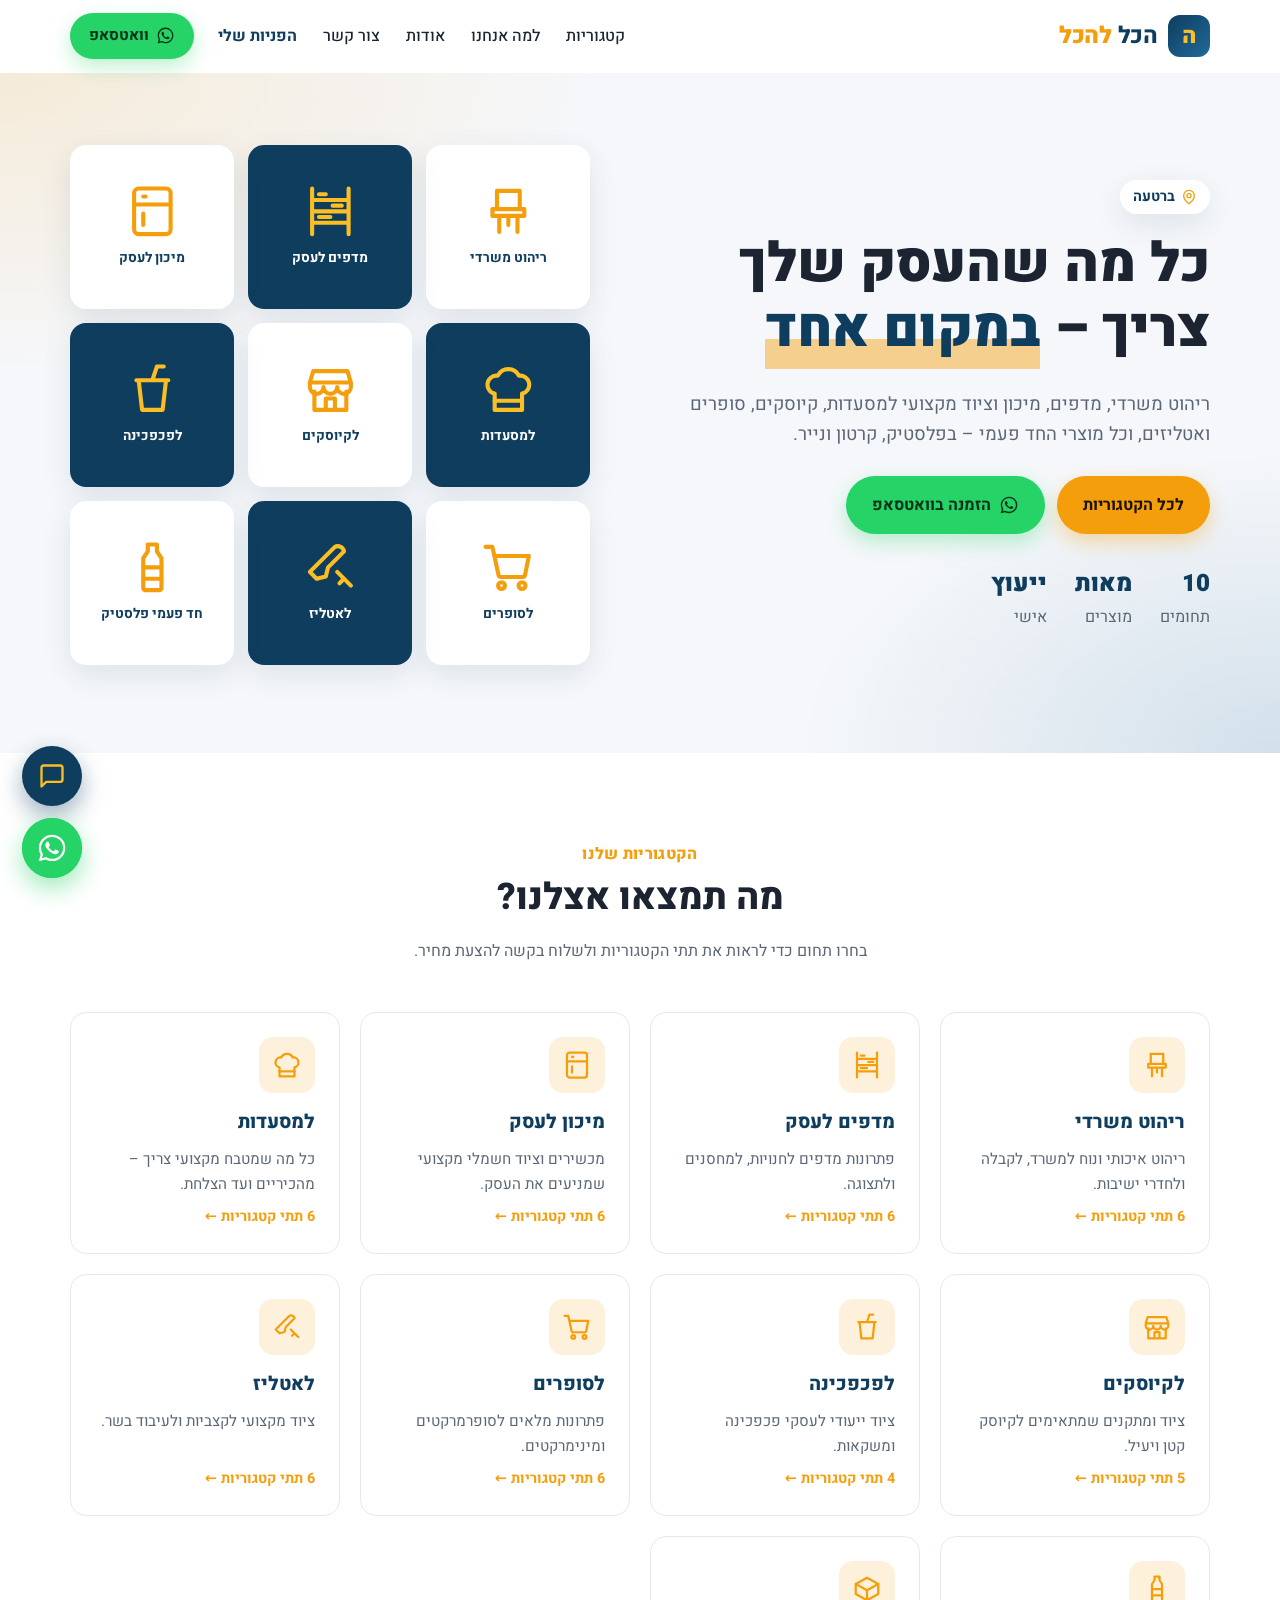
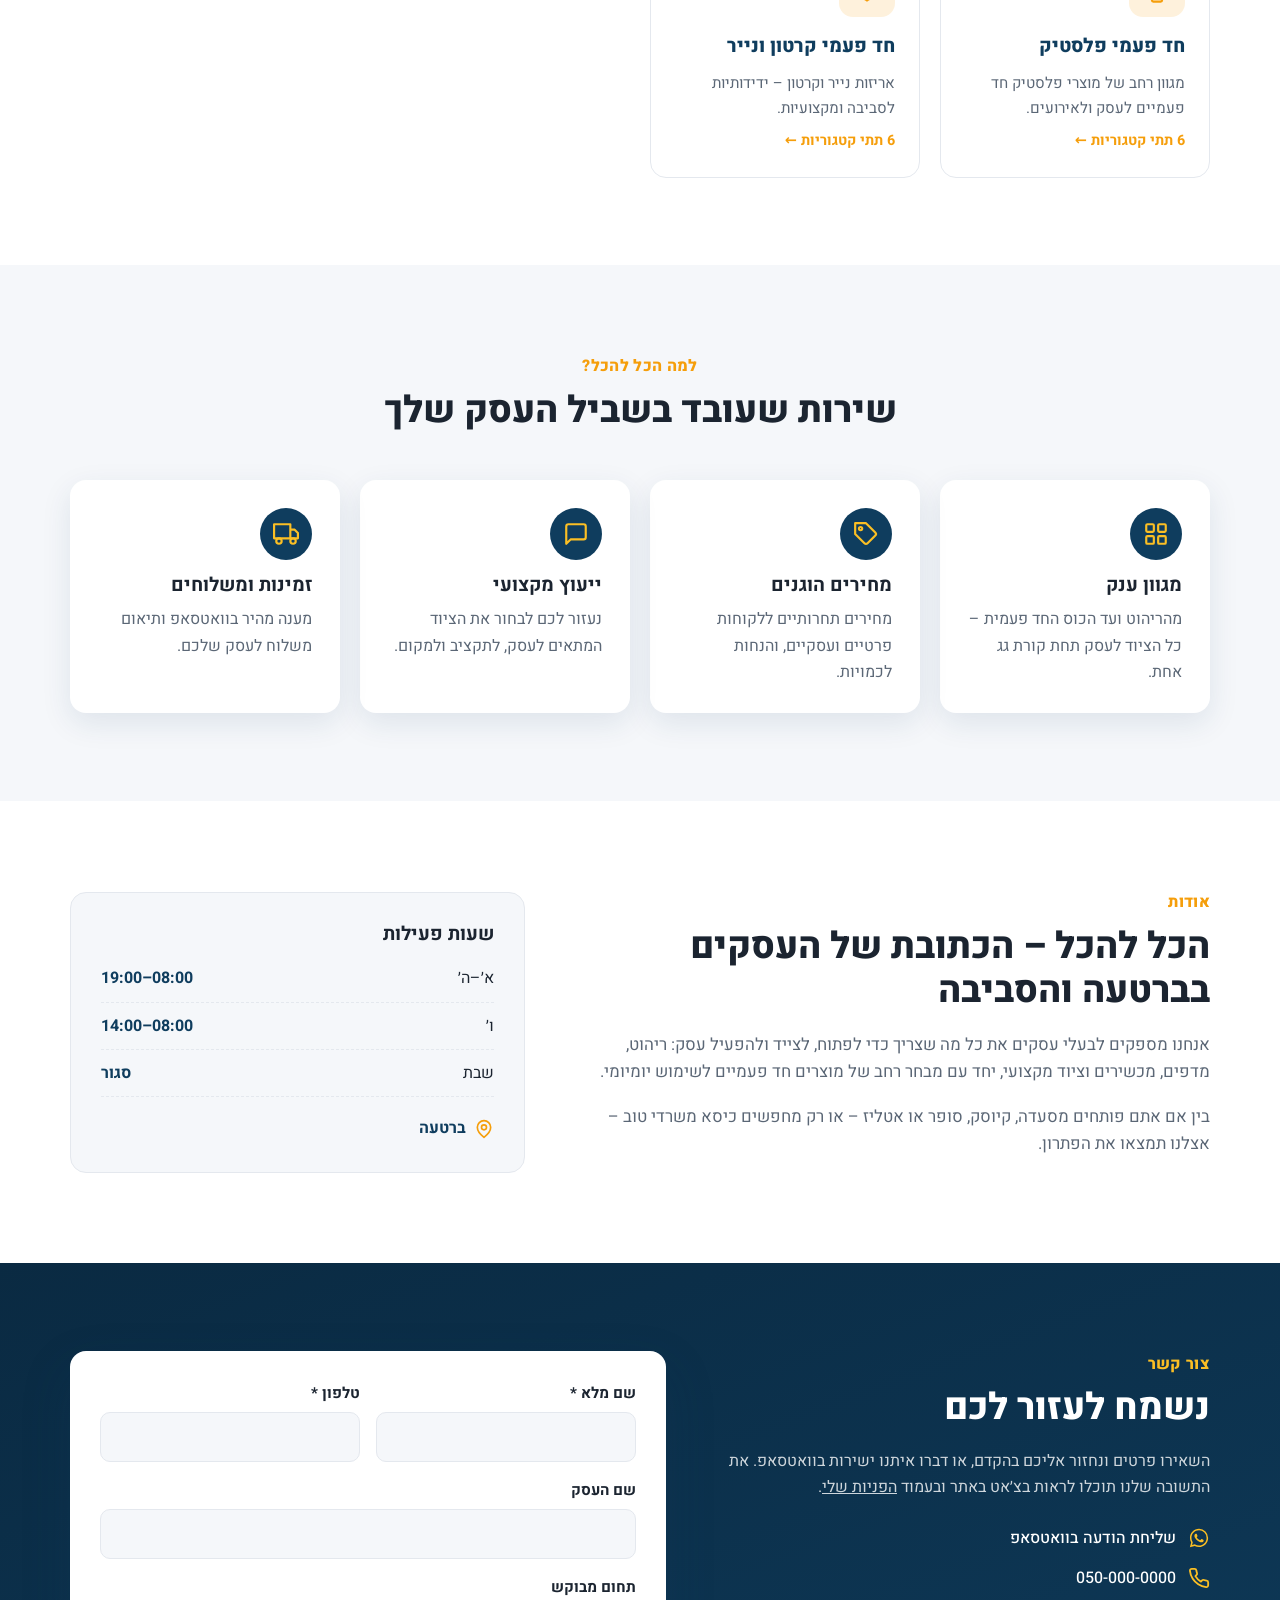
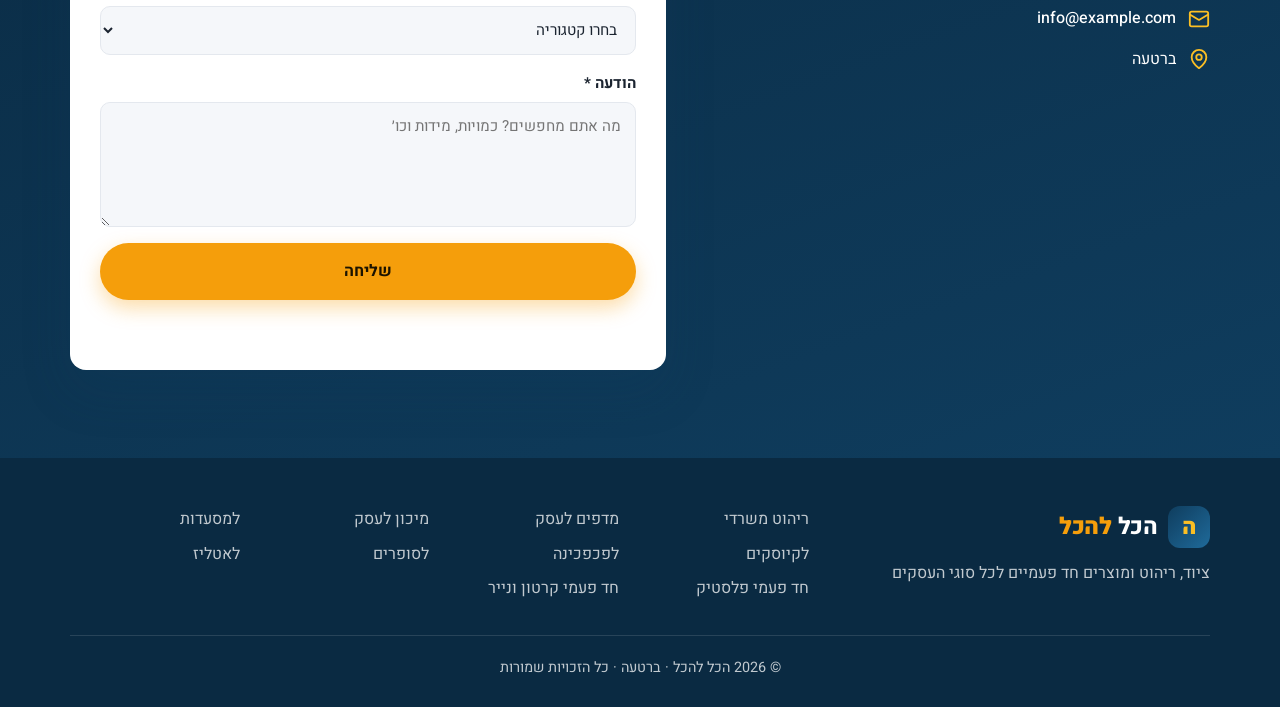
==== index.html @ 1e06b26f "Add in-browser demo mode for the GitHub Pages preview link js/demo.js emulates the visitor/admin API" ====
<!doctype html>
<html lang="he" dir="rtl">
<head>
  <meta charset="utf-8">
  <meta name="viewport" content="width=device-width, initial-scale=1">
  <title>הכל להכל | ציוד וריהוט לעסקים – ברטעה</title>
  <meta name="description" content="הכל להכל בברטעה – ריהוט משרדי, מדפים, מיכון לעסק, ציוד למסעדות, קיוסקים, סופרים ואטליזים, ומוצרים חד פעמיים מפלסטיק, קרטון ונייר.">
  <meta name="theme-color" content="#0f3d5e">
  <link rel="preconnect" href="https://fonts.googleapis.com">
  <link rel="preconnect" href="https://fonts.gstatic.com" crossorigin>
  <link href="https://fonts.googleapis.com/css2?family=Heebo:wght@400;500;700;800;900&display=swap" rel="stylesheet">
  <link rel="stylesheet" href="css/style.css">
</head>
<body>

  <!-- ===== Header ===== -->
  <header class="header" id="top">
    <div class="container header__inner">
      <a href="#top" class="logo" aria-label="הכל להכל – לדף הבית">
        <span class="logo__mark">ה</span>
        <span class="logo__text">הכל <b>להכל</b></span>
      </a>
      <nav class="nav" id="nav" aria-label="ניווט ראשי">
        <a href="#categories">קטגוריות</a>
        <a href="#why">למה אנחנו</a>
        <a href="#about">אודות</a>
        <a href="#contact">צור קשר</a>
        <a href="my.html" class="nav__my">הפניות שלי</a>
      </nav>
      <a class="btn btn--wa btn--sm header__cta" data-wa href="#" target="_blank" rel="noopener">
        <svg viewBox="0 0 24 24" aria-hidden="true"><use href="#i-wa"/></svg>
        וואטסאפ
      </a>
      <button class="burger" id="burger" aria-label="פתיחת תפריט" aria-expanded="false" aria-controls="nav">
        <span></span><span></span><span></span>
      </button>
    </div>
  </header>

  <main>
    <!-- ===== Hero ===== -->
    <section class="hero">
      <div class="container hero__inner">
        <div class="hero__text">
          <span class="badge"><svg viewBox="0 0 24 24" aria-hidden="true"><use href="#i-pin"/></svg> ברטעה</span>
          <h1>כל מה שהעסק שלך צריך – <span class="hl">במקום אחד</span></h1>
          <p class="lead">ריהוט משרדי, מדפים, מיכון וציוד מקצועי למסעדות, קיוסקים, סופרים ואטליזים, וכל מוצרי החד פעמי – בפלסטיק, קרטון ונייר.</p>
          <div class="hero__actions">
            <a class="btn btn--primary" href="#categories">לכל הקטגוריות</a>
            <a class="btn btn--wa" data-wa href="#" target="_blank" rel="noopener">
              <svg viewBox="0 0 24 24" aria-hidden="true"><use href="#i-wa"/></svg>
              הזמנה בוואטסאפ
            </a>
          </div>
          <ul class="hero__facts">
            <li><b>10</b> תחומים</li>
            <li><b>מאות</b> מוצרים</li>
            <li><b>ייעוץ</b> אישי</li>
          </ul>
        </div>
        <div class="hero__art" aria-hidden="true">
          <div class="tiles" id="heroTiles"></div>
        </div>
      </div>
    </section>

    <!-- ===== Categories ===== -->
    <section class="section" id="categories">
      <div class="container">
        <div class="section__head">
          <span class="eyebrow">הקטגוריות שלנו</span>
          <h2>מה תמצאו אצלנו?</h2>
          <p>בחרו תחום כדי לראות את תתי הקטגוריות ולשלוח בקשה להצעת מחיר.</p>
        </div>
        <div class="cats" id="cats"></div>
      </div>
    </section>

    <!-- ===== Why ===== -->
    <section class="section section--alt" id="why">
      <div class="container">
        <div class="section__head">
          <span class="eyebrow">למה הכל להכל?</span>
          <h2>שירות שעובד בשביל העסק שלך</h2>
        </div>
        <div class="features">
          <div class="feature">
            <div class="feature__icon"><svg viewBox="0 0 24 24"><use href="#i-grid"/></svg></div>
            <h3>מגוון ענק</h3>
            <p>מהריהוט ועד הכוס החד פעמית – כל הציוד לעסק תחת קורת גג אחת.</p>
          </div>
          <div class="feature">
            <div class="feature__icon"><svg viewBox="0 0 24 24"><use href="#i-tag"/></svg></div>
            <h3>מחירים הוגנים</h3>
            <p>מחירים תחרותיים ללקוחות פרטיים ועסקיים, והנחות לכמויות.</p>
          </div>
          <div class="feature">
            <div class="feature__icon"><svg viewBox="0 0 24 24"><use href="#i-chat"/></svg></div>
            <h3>ייעוץ מקצועי</h3>
            <p>נעזור לכם לבחור את הציוד המתאים לעסק, לתקציב ולמקום.</p>
          </div>
          <div class="feature">
            <div class="feature__icon"><svg viewBox="0 0 24 24"><use href="#i-truck"/></svg></div>
            <h3>זמינות ומשלוחים</h3>
            <p>מענה מהיר בוואטסאפ ותיאום משלוח לעסק שלכם.</p>
          </div>
        </div>
      </div>
    </section>

    <!-- ===== About ===== -->
    <section class="section" id="about">
      <div class="container about">
        <div class="about__text">
          <span class="eyebrow">אודות</span>
          <h2>הכל להכל – הכתובת של העסקים בברטעה והסביבה</h2>
          <p>אנחנו מספקים לבעלי עסקים את כל מה שצריך כדי לפתוח, לצייד ולהפעיל עסק: ריהוט, מדפים, מכשירים וציוד מקצועי, יחד עם מבחר רחב של מוצרים חד פעמיים לשימוש יומיומי.</p>
          <p>בין אם אתם פותחים מסעדה, קיוסק, סופר או אטליז – או רק מחפשים כיסא משרדי טוב – אצלנו תמצאו את הפתרון.</p>
        </div>
        <div class="about__card">
          <h3>שעות פעילות</h3>
          <ul class="hours" id="hours"></ul>
          <div class="about__addr">
            <svg viewBox="0 0 24 24" aria-hidden="true"><use href="#i-pin"/></svg>
            <span data-address></span>
          </div>
        </div>
      </div>
    </section>

    <!-- ===== Contact ===== -->
    <section class="section section--dark" id="contact">
      <div class="container contact">
        <div class="contact__info">
          <span class="eyebrow eyebrow--light">צור קשר</span>
          <h2>נשמח לעזור לכם</h2>
          <p>השאירו פרטים ונחזור אליכם בהקדם, או דברו איתנו ישירות בוואטסאפ. את התשובה שלנו תוכלו לראות בצ׳אט באתר ובעמוד <a href="my.html">הפניות שלי</a>.</p>
          <ul class="contact__list">
            <li><svg viewBox="0 0 24 24"><use href="#i-wa"/></svg><a data-wa href="#" target="_blank" rel="noopener">שליחת הודעה בוואטסאפ</a></li>
            <li><svg viewBox="0 0 24 24"><use href="#i-phone"/></svg><a data-tel href="#"></a></li>
            <li><svg viewBox="0 0 24 24"><use href="#i-mail"/></svg><a data-mail href="#"></a></li>
            <li><svg viewBox="0 0 24 24"><use href="#i-pin"/></svg><span data-address></span></li>
          </ul>
        </div>

        <form class="form" id="contactForm" novalidate>
          <div class="form__row">
            <label>שם מלא *
              <input type="text" name="name" required autocomplete="name">
            </label>
            <label>טלפון *
              <input type="tel" name="phone" required autocomplete="tel" inputmode="tel" pattern="[0-9+\-\s]{9,15}">
            </label>
          </div>
          <label>שם העסק
            <input type="text" name="business" autocomplete="organization">
          </label>
          <label>תחום מבוקש
            <select name="category" id="catSelect">
              <option value="">בחרו קטגוריה</option>
            </select>
          </label>
          <label>הודעה *
            <textarea name="message" rows="4" required placeholder="מה אתם מחפשים? כמויות, מידות וכו׳"></textarea>
          </label>
          <input type="text" name="_gotcha" class="hp" tabindex="-1" autocomplete="off" aria-hidden="true">
          <button type="submit" class="btn btn--primary btn--block">שליחה</button>
          <p class="form__status" id="formStatus" role="status" aria-live="polite"></p>
        </form>
      </div>
    </section>
  </main>

  <!-- ===== Footer ===== -->
  <footer class="footer">
    <div class="container footer__inner">
      <div>
        <a href="#top" class="logo logo--light"><span class="logo__mark">ה</span><span class="logo__text">הכל <b>להכל</b></span></a>
        <p class="footer__tag" data-tagline></p>
      </div>
      <nav class="footer__links" id="footerCats" aria-label="קטגוריות"></nav>
      <p class="footer__copy">© <span id="year"></span> הכל להכל · ברטעה · כל הזכויות שמורות</p>
    </div>
  </footer>

  <!-- ===== Category modal ===== -->
  <div class="modal" id="modal" hidden>
    <div class="modal__backdrop" data-close></div>
    <div class="modal__box" role="dialog" aria-modal="true" aria-labelledby="modalTitle">
      <button class="modal__x" data-close aria-label="סגירה">×</button>
      <div class="modal__icon" id="modalIcon"></div>
      <h3 id="modalTitle"></h3>
      <p id="modalDesc"></p>
      <ul class="chips" id="modalSubs"></ul>
      <div class="modal__actions">
        <a class="btn btn--wa" id="modalWa" href="#" target="_blank" rel="noopener">
          <svg viewBox="0 0 24 24" aria-hidden="true"><use href="#i-wa"/></svg> שאלה בוואטסאפ
        </a>
        <a class="btn btn--ghost" id="modalForm" href="#contact">טופס פנייה</a>
      </div>
    </div>
  </div>

  <!-- ===== Chat widget ===== -->
  <button class="chat-fab" id="chatFab" aria-label="צ׳אט עם הכל להכל" aria-expanded="false" aria-controls="chat">
    <svg viewBox="0 0 24 24" aria-hidden="true"><use href="#i-chat"/></svg>
    <span class="chat-fab__badge" id="chatBadge" hidden></span>
  </button>
  <section class="chat" id="chat" hidden aria-label="צ׳אט">
    <header class="chat__head">
      <span class="logo__mark">ה</span>
      <div>
        <b>הכל להכל</b>
        <small>שלחו הודעה ונחזור אליכם בהקדם</small>
      </div>
      <button class="chat__x" id="chatClose" aria-label="סגירה">×</button>
    </header>
    <form class="chat__start" id="chatStart" novalidate>
      <p>שלום! 👋 השאירו פרטים והודעה, והצוות שלנו יענה לכם כאן.</p>
      <input name="name" placeholder="שם מלא *" required autocomplete="name">
      <input name="phone" type="tel" placeholder="טלפון *" required inputmode="tel" pattern="[0-9+\-\s]{9,20}" autocomplete="tel">
      <textarea name="message" rows="3" placeholder="איך אפשר לעזור? *" required></textarea>
      <input type="text" name="_gotcha" class="hp" tabindex="-1" autocomplete="off" aria-hidden="true">
      <button class="btn btn--primary btn--block" type="submit">התחלת שיחה</button>
      <p class="chat__err" role="alert"></p>
    </form>
    <div class="chat__thread" id="chatThreadWrap" hidden>
      <div class="chat__msgs" id="chatMsgs" aria-live="polite"></div>
      <form class="chat__send" id="chatSend">
        <textarea name="message" rows="1" placeholder="כתבו הודעה…" required aria-label="הודעה"></textarea>
        <button type="submit" aria-label="שליחה"><svg viewBox="0 0 24 24" aria-hidden="true"><path fill="currentColor" d="M3 12 21 3l-6 18-3-7-9-2Z"/></svg></button>
      </form>
      <p class="chat__err" role="alert"></p>
    </div>
    <footer class="chat__foot">
      <a href="my.html">כל הפניות שלי</a>
      <button type="button" id="chatNew">פנייה חדשה</button>
      <a data-wa href="#" target="_blank" rel="noopener">וואטסאפ</a>
    </footer>
  </section>

  <!-- ===== Floating WhatsApp ===== -->
  <a class="wa-float" data-wa href="#" target="_blank" rel="noopener" aria-label="שליחת הודעה בוואטסאפ">
    <svg viewBox="0 0 24 24" aria-hidden="true"><use href="#i-wa"/></svg>
  </a>

  <!-- ===== SVG icons ===== -->
  <svg width="0" height="0" style="position:absolute" aria-hidden="true">
    <defs>
      <symbol id="i-wa" viewBox="0 0 24 24"><path fill="currentColor" d="M12.04 2C6.58 2 2.13 6.45 2.13 11.91c0 1.75.46 3.45 1.32 4.95L2.05 22l5.25-1.38a9.9 9.9 0 0 0 4.74 1.2h.01c5.46 0 9.91-4.45 9.91-9.91A9.9 9.9 0 0 0 12.04 2Zm0 18.15h-.01a8.2 8.2 0 0 1-4.19-1.15l-.3-.18-3.12.82.83-3.04-.2-.31a8.23 8.23 0 0 1-1.26-4.38c0-4.54 3.7-8.24 8.25-8.24a8.24 8.24 0 0 1 8.24 8.25c0 4.54-3.7 8.23-8.24 8.23Zm4.52-6.16c-.25-.12-1.47-.72-1.69-.81-.23-.08-.39-.12-.56.13-.16.25-.64.81-.79.97-.14.17-.29.19-.54.06-.25-.12-1.05-.39-1.99-1.23-.74-.66-1.23-1.47-1.38-1.72-.14-.25-.01-.38.11-.5.11-.11.25-.29.37-.43.13-.15.17-.25.25-.42.08-.16.04-.31-.02-.43-.06-.12-.56-1.34-.76-1.84-.2-.48-.41-.42-.56-.43h-.48c-.17 0-.43.06-.66.31-.22.25-.86.85-.86 2.07 0 1.22.89 2.4 1.01 2.56.12.17 1.75 2.67 4.23 3.74.59.26 1.05.41 1.41.52.59.19 1.13.16 1.56.1.48-.07 1.47-.6 1.67-1.18.21-.58.21-1.07.14-1.18-.06-.1-.22-.16-.47-.28Z"/></symbol>
      <symbol id="i-pin" viewBox="0 0 24 24"><g fill="none" stroke="currentColor" stroke-width="2" stroke-linecap="round" stroke-linejoin="round"><path d="M20 10c0 6-8 12-8 12s-8-6-8-12a8 8 0 0 1 16 0Z"/><circle cx="12" cy="10" r="3"/></g></symbol>
      <symbol id="i-phone" viewBox="0 0 24 24"><path fill="none" stroke="currentColor" stroke-width="2" stroke-linecap="round" stroke-linejoin="round" d="M22 16.92v3a2 2 0 0 1-2.18 2 19.8 19.8 0 0 1-8.63-3.07 19.5 19.5 0 0 1-6-6A19.8 19.8 0 0 1 2.12 4.18 2 2 0 0 1 4.11 2h3a2 2 0 0 1 2 1.72c.13.96.36 1.9.7 2.81a2 2 0 0 1-.45 2.11L8.09 9.91a16 16 0 0 0 6 6l1.27-1.27a2 2 0 0 1 2.11-.45c.91.34 1.85.57 2.81.7A2 2 0 0 1 22 16.92Z"/></symbol>
      <symbol id="i-mail" viewBox="0 0 24 24"><g fill="none" stroke="currentColor" stroke-width="2" stroke-linecap="round" stroke-linejoin="round"><rect x="2" y="4" width="20" height="16" rx="2"/><path d="m22 7-10 6L2 7"/></g></symbol>
      <symbol id="i-grid" viewBox="0 0 24 24"><g fill="none" stroke="currentColor" stroke-width="2" stroke-linejoin="round"><rect x="3" y="3" width="7" height="7" rx="1"/><rect x="14" y="3" width="7" height="7" rx="1"/><rect x="3" y="14" width="7" height="7" rx="1"/><rect x="14" y="14" width="7" height="7" rx="1"/></g></symbol>
      <symbol id="i-tag" viewBox="0 0 24 24"><g fill="none" stroke="currentColor" stroke-width="2" stroke-linecap="round" stroke-linejoin="round"><path d="M20.59 13.41 13.42 20.6a2 2 0 0 1-2.83 0L2 12V2h10l8.59 8.59a2 2 0 0 1 0 2.82Z"/><circle cx="7" cy="7" r="1.5"/></g></symbol>
      <symbol id="i-chat" viewBox="0 0 24 24"><path fill="none" stroke="currentColor" stroke-width="2" stroke-linecap="round" stroke-linejoin="round" d="M21 15a2 2 0 0 1-2 2H7l-4 4V5a2 2 0 0 1 2-2h14a2 2 0 0 1 2 2Z"/></symbol>
      <symbol id="i-truck" viewBox="0 0 24 24"><g fill="none" stroke="currentColor" stroke-width="2" stroke-linecap="round" stroke-linejoin="round"><path d="M1 3h15v13H1zM16 8h4l3 3v5h-7z"/><circle cx="5.5" cy="18.5" r="2.5"/><circle cx="18.5" cy="18.5" r="2.5"/></g></symbol>
    </defs>
  </svg>

  <script src="js/config.js"></script>
  <script src="js/demo.js"></script>
  <script src="js/chat.js"></script>
  <script src="js/main.js"></script>
</body>
</html>
---- css/style.css ----
:root {
  --navy: #0f3d5e;
  --navy-2: #0a2a42;
  --accent: #f59e0b;
  --accent-2: #fbbf24;
  --wa: #25d366;
  --wa-d: #128c7e;
  --ink: #1b2430;
  --muted: #5b6776;
  --line: #e4e8ee;
  --bg: #ffffff;
  --bg-alt: #f5f7fa;
  --radius: 16px;
  --shadow: 0 10px 30px rgba(15, 61, 94, .10);
  --shadow-lg: 0 20px 50px rgba(15, 61, 94, .18);
  --container: 1180px;
}

*, *::before, *::after { box-sizing: border-box; }
html { scroll-behavior: smooth; scroll-padding-top: 80px; }
body {
  overflow-x: hidden;
  margin: 0;
  font-family: "Heebo", system-ui, -apple-system, "Segoe UI", Arial, sans-serif;
  color: var(--ink);
  background: var(--bg);
  line-height: 1.65;
  -webkit-font-smoothing: antialiased;
}
body.no-scroll { overflow: hidden; }
img, svg { display: block; max-width: 100%; }
a { color: inherit; }
h1, h2, h3 { line-height: 1.2; margin: 0 0 .5em; }
h1 { font-size: clamp(2rem, 4.6vw, 3.4rem); font-weight: 900; }
h2 { font-size: clamp(1.6rem, 3vw, 2.3rem); font-weight: 800; }
h3 { font-size: 1.2rem; font-weight: 700; }
p { margin: 0 0 1em; }

.container { width: 100%; max-width: var(--container); margin-inline: auto; padding-inline: 20px; }

/* ---------- Buttons ---------- */
.btn {
  display: inline-flex; align-items: center; justify-content: center; gap: .5em;
  padding: .85em 1.5em; border-radius: 999px; border: 2px solid transparent;
  font: inherit; font-weight: 700; text-decoration: none; cursor: pointer;
  transition: transform .15s ease, box-shadow .2s ease, background .2s ease;
}
.btn svg { width: 1.25em; height: 1.25em; }
.btn:hover { transform: translateY(-2px); }
.btn:focus-visible, .cat:focus-visible, a:focus-visible, button:focus-visible { outline: 3px solid var(--accent); outline-offset: 3px; }
.btn--primary { background: var(--accent); color: #1b1300; box-shadow: 0 8px 20px rgba(245, 158, 11, .35); }
.btn--primary:hover { background: var(--accent-2); }
.btn--wa { background: var(--wa); color: #06311a; box-shadow: 0 8px 20px rgba(37, 211, 102, .3); }
.btn--wa:hover { background: #2ee374; }
.btn--ghost { background: transparent; color: var(--navy); border-color: var(--navy); }
.btn--sm { padding: .55em 1.1em; font-size: .95rem; }
.btn--block { width: 100%; }
.btn:disabled { opacity: .6; cursor: wait; }

/* ---------- Header ---------- */
.header {
  position: sticky; top: 0; z-index: 50;
  background: rgba(255, 255, 255, .92); backdrop-filter: saturate(1.4) blur(10px);
  border-bottom: 1px solid transparent; transition: box-shadow .2s, border-color .2s;
}
.header.is-scrolled { box-shadow: 0 6px 20px rgba(0, 0, 0, .06); border-color: var(--line); }
.header__inner { display: flex; align-items: center; gap: 24px; height: 72px; }
.logo { display: inline-flex; align-items: center; gap: 10px; text-decoration: none; color: var(--navy); }
.logo__mark {
  display: grid; place-items: center; width: 42px; height: 42px; border-radius: 12px;
  background: linear-gradient(135deg, var(--navy), #1f6a9a); color: var(--accent-2);
  font-weight: 900; font-size: 1.4rem;
}
.logo__text { font-size: 1.45rem; font-weight: 800; letter-spacing: -.01em; }
.logo__text b { color: var(--accent); font-weight: 900; }
.logo--light { color: #fff; }
.nav { display: flex; gap: 26px; margin-inline-start: auto; }
.nav a { text-decoration: none; font-weight: 500; color: var(--ink); position: relative; }
.nav a::after { content: ""; position: absolute; inset-inline: 0; bottom: -6px; height: 2px; background: var(--accent); transform: scaleX(0); transition: transform .2s; }
.nav a:hover::after { transform: scaleX(1); }
.burger { display: none; background: none; border: 0; padding: 8px; cursor: pointer; }
.burger span { display: block; width: 24px; height: 2px; background: var(--navy); margin: 5px 0; border-radius: 2px; }

/* ---------- Hero ---------- */
.hero {
  position: relative; overflow: hidden;
  background:
    radial-gradient(1000px 500px at 0% 0%, rgba(245, 158, 11, .14), transparent 60%),
    radial-gradient(800px 500px at 100% 100%, rgba(31, 106, 154, .16), transparent 60%),
    var(--bg-alt);
}
.hero__inner { display: grid; grid-template-columns: 1.1fr 1fr; gap: 48px; align-items: center; padding-block: 72px 88px; }
.badge {
  display: inline-flex; align-items: center; gap: 6px; padding: .35em .9em; border-radius: 999px;
  background: #fff; color: var(--navy); font-weight: 700; font-size: .9rem; box-shadow: var(--shadow); margin-bottom: 18px;
}
.badge svg { width: 16px; height: 16px; color: var(--accent); }
.hl { color: var(--navy); background: linear-gradient(transparent 62%, rgba(245, 158, 11, .45) 62%); }
.lead { font-size: 1.15rem; color: var(--muted); max-width: 36em; }
.hero__actions { display: flex; flex-wrap: wrap; gap: 12px; margin: 26px 0 30px; }
.hero__facts { display: flex; gap: 28px; list-style: none; padding: 0; margin: 0; color: var(--muted); }
.hero__facts b { display: block; color: var(--navy); font-size: 1.5rem; font-weight: 900; }
.tiles { display: grid; grid-template-columns: repeat(3, 1fr); gap: 14px; }
.tile {
  aspect-ratio: 1; background: #fff; border-radius: var(--radius); box-shadow: var(--shadow);
  display: flex; flex-direction: column; align-items: center; justify-content: center; gap: 8px; padding: 10px;
  color: var(--navy); text-align: center; font-size: .85rem; font-weight: 700;
  animation: pop .6s both var(--d);
}
.tile svg { width: 38%; height: auto; color: var(--accent); }
.tile:nth-child(2n) { background: var(--navy); color: #fff; }
.tile:nth-child(2n) svg { color: var(--accent-2); }
@keyframes pop { from { opacity: 0; transform: translateY(14px) scale(.96); } }

/* ---------- Sections ---------- */
.section { padding-block: 88px; }
.section--alt { background: var(--bg-alt); }
.section--dark { background: linear-gradient(160deg, var(--navy-2), var(--navy)); color: #fff; }
.section__head { text-align: center; max-width: 640px; margin: 0 auto 48px; }
.section__head p { color: var(--muted); }
.eyebrow { display: inline-block; color: var(--accent); font-weight: 800; letter-spacing: .02em; margin-bottom: 8px; }
.eyebrow--light { color: var(--accent-2); }

/* ---------- Categories ---------- */
.cats { display: grid; grid-template-columns: repeat(auto-fill, minmax(220px, 1fr)); gap: 20px; }
.cat {
  all: unset; box-sizing: border-box; cursor: pointer; display: flex; flex-direction: column; gap: 8px;
  padding: 24px; border-radius: var(--radius); background: #fff; border: 1px solid var(--line);
  transition: transform .2s, box-shadow .2s, border-color .2s; animation: pop .5s both var(--d);
}
.cat:hover { transform: translateY(-4px); box-shadow: var(--shadow-lg); border-color: transparent; }
.cat__icon {
  width: 56px; height: 56px; border-radius: 14px; display: grid; place-items: center;
  background: rgba(245, 158, 11, .14); color: var(--accent); margin-bottom: 6px; transition: background .2s, color .2s;
}
.cat__icon svg { width: 30px; height: 30px; }
.cat:hover .cat__icon { background: var(--navy); color: var(--accent-2); }
.cat__title { font-size: 1.2rem; font-weight: 800; color: var(--navy); }
.cat__desc { color: var(--muted); font-size: .95rem; flex: 1; }
.cat__more { color: var(--accent); font-weight: 700; font-size: .9rem; }

/* ---------- Features ---------- */
.features { display: grid; grid-template-columns: repeat(4, 1fr); gap: 20px; }
.feature { background: #fff; padding: 28px; border-radius: var(--radius); box-shadow: var(--shadow); }
.feature__icon { width: 52px; height: 52px; border-radius: 50%; display: grid; place-items: center; background: var(--navy); color: var(--accent-2); margin-bottom: 14px; }
.feature__icon svg { width: 26px; height: 26px; }
.feature p { color: var(--muted); margin: 0; }

/* ---------- About ---------- */
.about { display: grid; grid-template-columns: 1.4fr 1fr; gap: 48px; align-items: center; }
.about__text p { color: var(--muted); font-size: 1.05rem; }
.about__card { background: var(--bg-alt); border-radius: var(--radius); padding: 30px; border: 1px solid var(--line); }
.hours { list-style: none; padding: 0; margin: 0 0 18px; }
.hours li { display: flex; justify-content: space-between; padding: 10px 0; border-bottom: 1px dashed var(--line); }
.hours b { color: var(--navy); }
.about__addr { display: flex; align-items: center; gap: 8px; font-weight: 700; color: var(--navy); }
.about__addr svg { width: 20px; height: 20px; color: var(--accent); }

/* ---------- Contact ---------- */
.contact { display: grid; grid-template-columns: 1fr 1.2fr; gap: 48px; align-items: start; }
.contact__info p { color: rgba(255, 255, 255, .8); }
.contact__list { list-style: none; padding: 0; margin: 24px 0 0; display: grid; gap: 14px; }
.contact__list li { display: flex; align-items: center; gap: 12px; }
.contact__list svg { width: 22px; height: 22px; color: var(--accent-2); flex: none; }
.contact__list a { color: #fff; text-decoration: none; font-weight: 500; }
.contact__list a:hover { text-decoration: underline; }
.form { background: #fff; color: var(--ink); border-radius: var(--radius); padding: 30px; box-shadow: var(--shadow-lg); display: grid; gap: 16px; }
.form__row { display: grid; grid-template-columns: 1fr 1fr; gap: 16px; }
.form label { display: grid; gap: 6px; font-weight: 700; font-size: .95rem; }
.form input, .form select, .form textarea {
  font: inherit; font-weight: 400; padding: .75em .9em; border: 1px solid var(--line); border-radius: 10px;
  background: var(--bg-alt); color: var(--ink); width: 100%; transition: border-color .2s, box-shadow .2s;
}
.form input:focus, .form select:focus, .form textarea:focus { outline: none; border-color: var(--navy); box-shadow: 0 0 0 3px rgba(15, 61, 94, .15); background: #fff; }
.form textarea { resize: vertical; }
.form__status { margin: 0; min-height: 1.5em; font-weight: 700; }
.form__status.is-ok { color: #0f7a3d; }
.form__status.is-err { color: #b42318; }
.form .hp { padding: 0; border: 0; position: absolute; width: 1px; height: 1px; overflow: hidden; clip: rect(0 0 0 0); clip-path: inset(50%); white-space: nowrap; }

/* ---------- Footer ---------- */
.footer { background: var(--navy-2); color: rgba(255, 255, 255, .75); padding-block: 48px 28px; }
.footer__inner { display: grid; grid-template-columns: 1fr 2fr; gap: 32px; }
.footer__tag { margin-top: 12px; }
.footer__links { display: grid; grid-template-columns: repeat(auto-fill, minmax(150px, 1fr)); gap: 8px 20px; align-content: start; }
.footer__links a { text-decoration: none; }
.footer__links a:hover { color: var(--accent-2); }
.footer__copy { grid-column: 1 / -1; border-top: 1px solid rgba(255, 255, 255, .12); padding-top: 20px; margin: 0; font-size: .9rem; text-align: center; }

/* ---------- Modal ---------- */
.modal { position: fixed; inset: 0; z-index: 100; display: grid; place-items: center; padding: 16px; }
.modal[hidden] { display: none; }
.modal__backdrop { position: absolute; inset: 0; background: rgba(10, 42, 66, .55); backdrop-filter: blur(3px); }
.modal__box {
  position: relative; background: #fff; border-radius: 20px; padding: 32px; width: 100%; max-width: 560px;
  max-height: calc(100vh - 32px); overflow: auto; box-shadow: var(--shadow-lg); animation: pop .25s both;
}
.modal__x { position: absolute; top: 12px; inset-inline-end: 14px; border: 0; background: var(--bg-alt); width: 38px; height: 38px; border-radius: 50%; font-size: 1.5rem; line-height: 1; cursor: pointer; color: var(--ink); }
.modal__icon { width: 64px; height: 64px; border-radius: 16px; display: grid; place-items: center; background: var(--navy); color: var(--accent-2); margin-bottom: 14px; }
.modal__icon svg { width: 34px; height: 34px; }
.modal__box h3 { font-size: 1.6rem; color: var(--navy); }
.modal__box > p { color: var(--muted); }
.chips { list-style: none; padding: 0; margin: 0 0 24px; display: flex; flex-wrap: wrap; gap: 10px; }
.chips a {
  display: inline-block; padding: .5em 1em; border-radius: 999px; background: var(--bg-alt); border: 1px solid var(--line);
  text-decoration: none; font-weight: 500; transition: background .2s, color .2s;
}
.chips a:hover { background: var(--accent); border-color: var(--accent); color: #1b1300; }
.modal__actions { display: flex; flex-wrap: wrap; gap: 10px; }

/* ---------- Floating WhatsApp ---------- */
.wa-float {
  position: fixed; bottom: 22px; left: 22px; z-index: 60; width: 60px; height: 60px; border-radius: 50%;
  background: var(--wa); color: #fff; display: grid; place-items: center; box-shadow: 0 10px 25px rgba(37, 211, 102, .45);
  transition: transform .2s;
}
.wa-float::before { content: ""; position: absolute; inset: 0; border-radius: 50%; background: var(--wa); animation: ring 2.2s infinite; z-index: -1; }
.wa-float:hover { transform: scale(1.08); }
.wa-float svg { width: 32px; height: 32px; }
@keyframes ring { 0% { transform: scale(1); opacity: .6; } 100% { transform: scale(1.7); opacity: 0; } }

/* ---------- Chat widget ---------- */
.chat-fab {
  position: fixed; bottom: 94px; left: 22px; z-index: 60; width: 60px; height: 60px; border-radius: 50%; border: 0; cursor: pointer;
  background: var(--navy); color: var(--accent-2); display: grid; place-items: center; box-shadow: 0 10px 25px rgba(15, 61, 94, .4);
  transition: transform .2s;
}
.chat-fab:hover { transform: scale(1.08); }
.chat-fab svg { width: 28px; height: 28px; }
.chat-fab__badge {
  position: absolute; top: -2px; right: -2px; min-width: 22px; height: 22px; padding: 0 6px; border-radius: 11px;
  background: #e11d48; color: #fff; font-size: .75rem; font-weight: 800; display: grid; place-items: center; border: 2px solid #fff;
}
.chat-fab__badge[hidden] { display: none; }
.chat {
  position: fixed; bottom: 22px; left: 96px; z-index: 70; width: 370px; height: min(560px, calc(100vh - 44px));
  background: #fff; border-radius: 20px; box-shadow: var(--shadow-lg), 0 0 0 1px var(--line);
  display: flex; flex-direction: column; overflow: hidden; animation: pop .2s both;
}
.chat[hidden] { display: none; }
.chat__head { display: flex; align-items: center; gap: 10px; padding: 14px 16px; background: linear-gradient(135deg, var(--navy-2), var(--navy)); color: #fff; }
.chat__head .logo__mark { width: 38px; height: 38px; font-size: 1.2rem; flex: none; }
.chat__head b { display: block; }
.chat__head small { color: rgba(255, 255, 255, .75); }
.chat__x { margin-inline-start: auto; background: rgba(255, 255, 255, .12); color: #fff; border: 0; width: 34px; height: 34px; border-radius: 50%; font-size: 1.4rem; line-height: 1; cursor: pointer; }
.chat__start { padding: 16px; display: grid; gap: 10px; overflow: auto; flex: 1; align-content: start; }
.chat__start p { margin: 0 0 4px; color: var(--muted); }
.chat__start input, .chat__start textarea, .chat__send textarea {
  font: inherit; padding: .7em .85em; border: 1px solid var(--line); border-radius: 10px; background: var(--bg-alt); width: 100%; resize: none;
}
.chat__start input:focus, .chat__start textarea:focus, .chat__send textarea:focus { outline: none; border-color: var(--navy); background: #fff; }
.chat__start .hp { position: absolute; width: 1px; height: 1px; padding: 0; border: 0; overflow: hidden; clip-path: inset(50%); }
.chat__err { margin: 0; color: #b42318; font-weight: 700; font-size: .9rem; min-height: 0; }
.chat__err:empty { display: none; }
.chat__thread { flex: 1; display: flex; flex-direction: column; min-height: 0; }
.chat__thread[hidden], .chat__start[hidden] { display: none; }
.chat__thread .chat__err { padding: 0 14px 8px; }
.chat__msgs { flex: 1; overflow: auto; padding: 16px; display: flex; flex-direction: column; gap: 10px; background: var(--bg-alt); }
.chat__send { display: flex; gap: 8px; padding: 10px; border-top: 1px solid var(--line); align-items: flex-end; }
.chat__send textarea { max-height: 120px; }
.chat__send button { flex: none; width: 44px; height: 44px; border-radius: 50%; border: 0; background: var(--accent); color: #1b1300; cursor: pointer; display: grid; place-items: center; }
.chat__send button svg { width: 20px; height: 20px; transform: scaleX(-1); }
.chat__foot { display: flex; justify-content: space-between; gap: 8px; padding: 8px 14px; border-top: 1px solid var(--line); font-size: .85rem; }
.chat__foot a, .chat__foot button { color: var(--navy); font: inherit; font-weight: 700; background: none; border: 0; padding: 0; cursor: pointer; text-decoration: none; }
.chat__foot a:hover, .chat__foot button:hover { color: var(--accent); }

/* messages (shared with my.html) */
.msg { max-width: 85%; padding: 10px 14px; border-radius: 16px; box-shadow: 0 2px 6px rgba(0, 0, 0, .05); overflow-wrap: anywhere; }
.msg--mine { align-self: flex-start; background: var(--navy); color: #fff; border-start-start-radius: 4px; }
.msg--them { align-self: flex-end; background: #fff; border: 1px solid var(--line); border-start-end-radius: 4px; }
.msg--auto, .msg--mine.msg--auto { background: #fff8e6; border: 1px solid #fde3a7; color: var(--ink); }
.msg--mine.msg--auto .msg__body a { color: var(--wa-d); }
.msg__meta { font-size: .72rem; opacity: .7; margin-bottom: 2px; }
.msg__body a { font-weight: 700; color: var(--wa-d); }
.msg--mine .msg__body a { color: var(--accent-2); }
.nav__my { color: var(--navy) !important; font-weight: 700 !important; }

@media (max-width: 760px) {
  .chat { inset: 0; width: auto; height: auto; border-radius: 0; left: 0; bottom: 0; }
  .chat-fab { bottom: 92px; left: 16px; width: 56px; height: 56px; }
  .wa-float { left: 16px; bottom: 22px; width: 56px; height: 56px; }
}

/* ---------- Demo ribbon (preview link only) ---------- */
.demo-ribbon {
  position: fixed; top: 0; left: 50%; transform: translateX(-50%); z-index: 300;
  background: #e11d48; color: #fff; font-size: .78rem; font-weight: 700; padding: 3px 14px 4px; border-radius: 0 0 10px 10px;
  white-space: nowrap; box-shadow: 0 4px 12px rgba(0, 0, 0, .15);
}
.demo-ribbon a { color: #fff; }

/* ---------- Responsive ---------- */
@media (max-width: 980px) {
  .hero__inner, .about, .contact { grid-template-columns: 1fr; }
  .hero__art { order: -1; max-width: 420px; margin-inline: auto; width: 100%; }
  .features { grid-template-columns: repeat(2, 1fr); }
  .footer__inner { grid-template-columns: 1fr; }
}
@media (max-width: 760px) {
  .burger { display: block; margin-inline-start: auto; }
  .header__cta { display: none; }
  .nav {
    position: absolute; top: 72px; inset-inline: 0; flex-direction: column; gap: 0; background: #fff;
    border-bottom: 1px solid var(--line); box-shadow: 0 12px 24px rgba(0, 0, 0, .08); display: none;
  }
  .nav.is-open { display: flex; }
  .nav a { padding: 14px 20px; border-top: 1px solid var(--line); }
  .nav a::after { display: none; }
  .hero__inner { padding-block: 40px 56px; gap: 28px; }
  .hero__art { display: none; }
  .section { padding-block: 60px; }
  .form__row, .features { grid-template-columns: 1fr; }
  .form, .modal__box { padding: 22px; }
  .hero__actions .btn { flex: 1 1 100%; }
  .cats { grid-template-columns: 1fr 1fr; gap: 12px; }
  .cat { padding: 16px; }
  .cat__desc { display: none; }
  .cat__title { font-size: 1.05rem; }
}
@media (prefers-reduced-motion: reduce) {
  *, *::before, *::after { animation: none !important; transition: none !important; scroll-behavior: auto !important; }
}
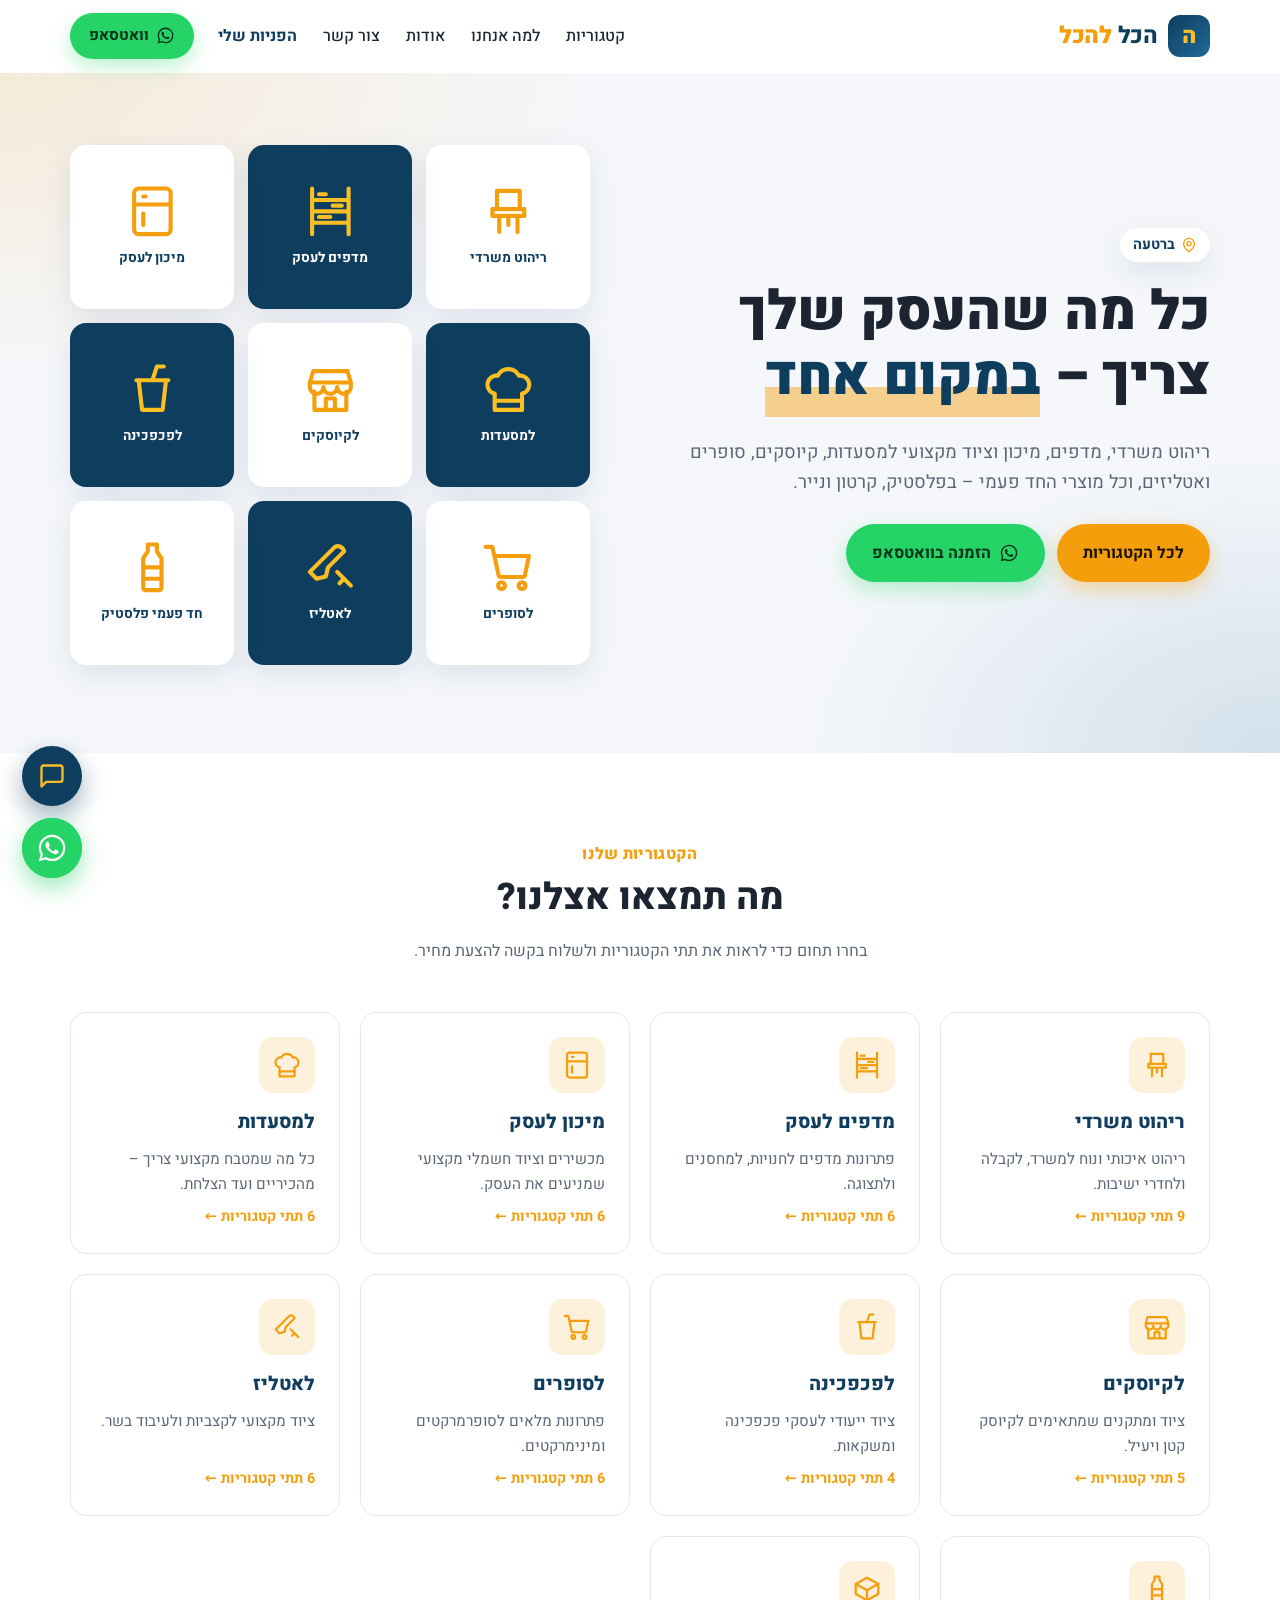
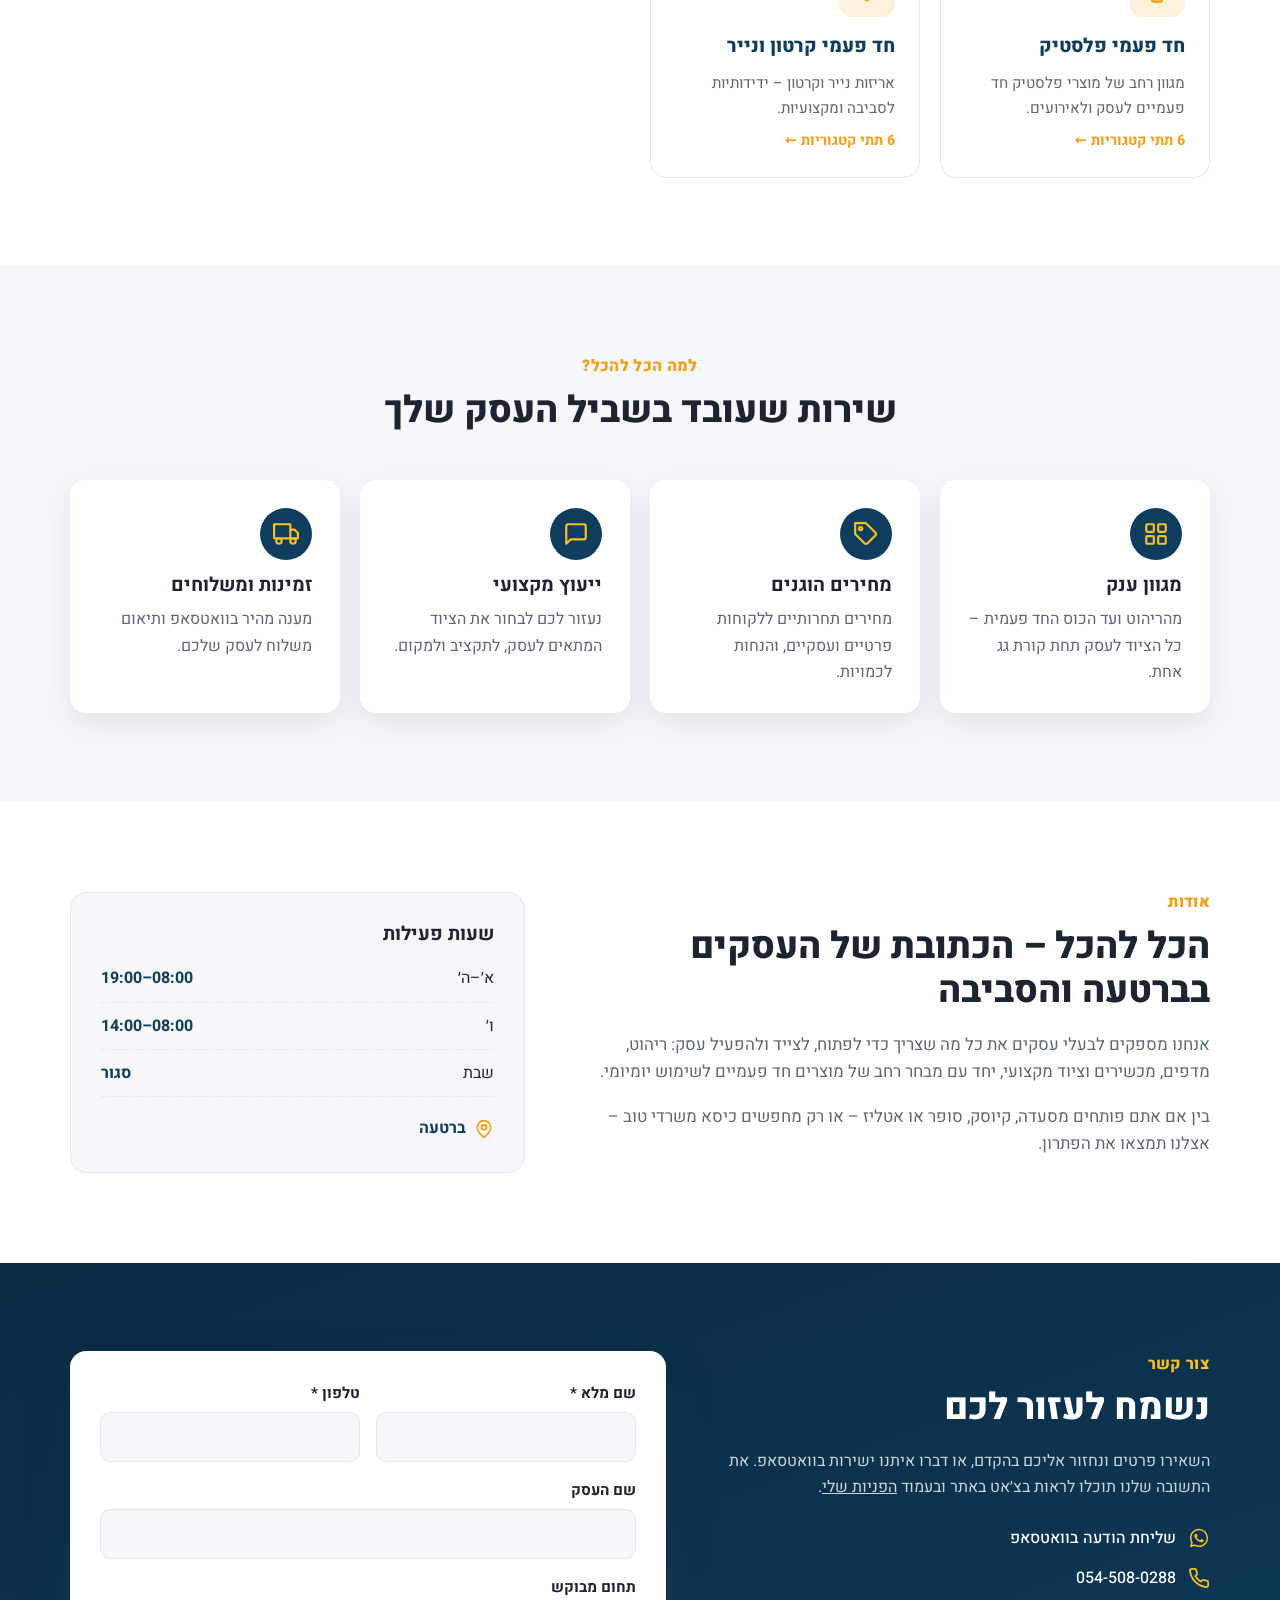
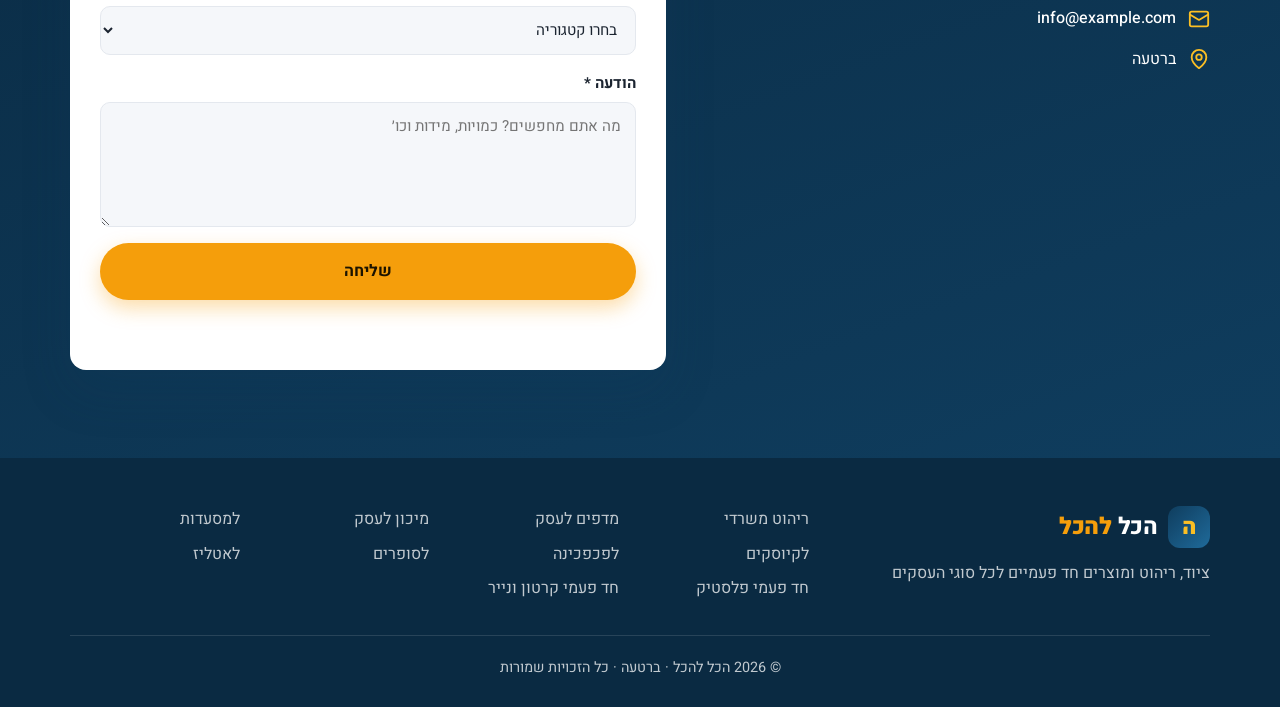
==== commit e646a633: "Remove hero stats (10 תחומים / מאות מוצרים / ייעוץ אישי) at client's request Co-Authored-By: Claude " ====
--- a/index.html
+++ b/index.html
@@ -52,11 +52,6 @@
               הזמנה בוואטסאפ
             </a>
           </div>
-          <ul class="hero__facts">
-            <li><b>10</b> תחומים</li>
-            <li><b>מאות</b> מוצרים</li>
-            <li><b>ייעוץ</b> אישי</li>
-          </ul>
         </div>
         <div class="hero__art" aria-hidden="true">
           <div class="tiles" id="heroTiles"></div>
--- a/css/style.css
+++ b/css/style.css
@@ -97,9 +97,7 @@
 .badge svg { width: 16px; height: 16px; color: var(--accent); }
 .hl { color: var(--navy); background: linear-gradient(transparent 62%, rgba(245, 158, 11, .45) 62%); }
 .lead { font-size: 1.15rem; color: var(--muted); max-width: 36em; }
-.hero__actions { display: flex; flex-wrap: wrap; gap: 12px; margin: 26px 0 30px; }
-.hero__facts { display: flex; gap: 28px; list-style: none; padding: 0; margin: 0; color: var(--muted); }
-.hero__facts b { display: block; color: var(--navy); font-size: 1.5rem; font-weight: 900; }
+.hero__actions { display: flex; flex-wrap: wrap; gap: 12px; margin: 26px 0 0; }
 .tiles { display: grid; grid-template-columns: repeat(3, 1fr); gap: 14px; }
 .tile {
   aspect-ratio: 1; background: #fff; border-radius: var(--radius); box-shadow: var(--shadow);
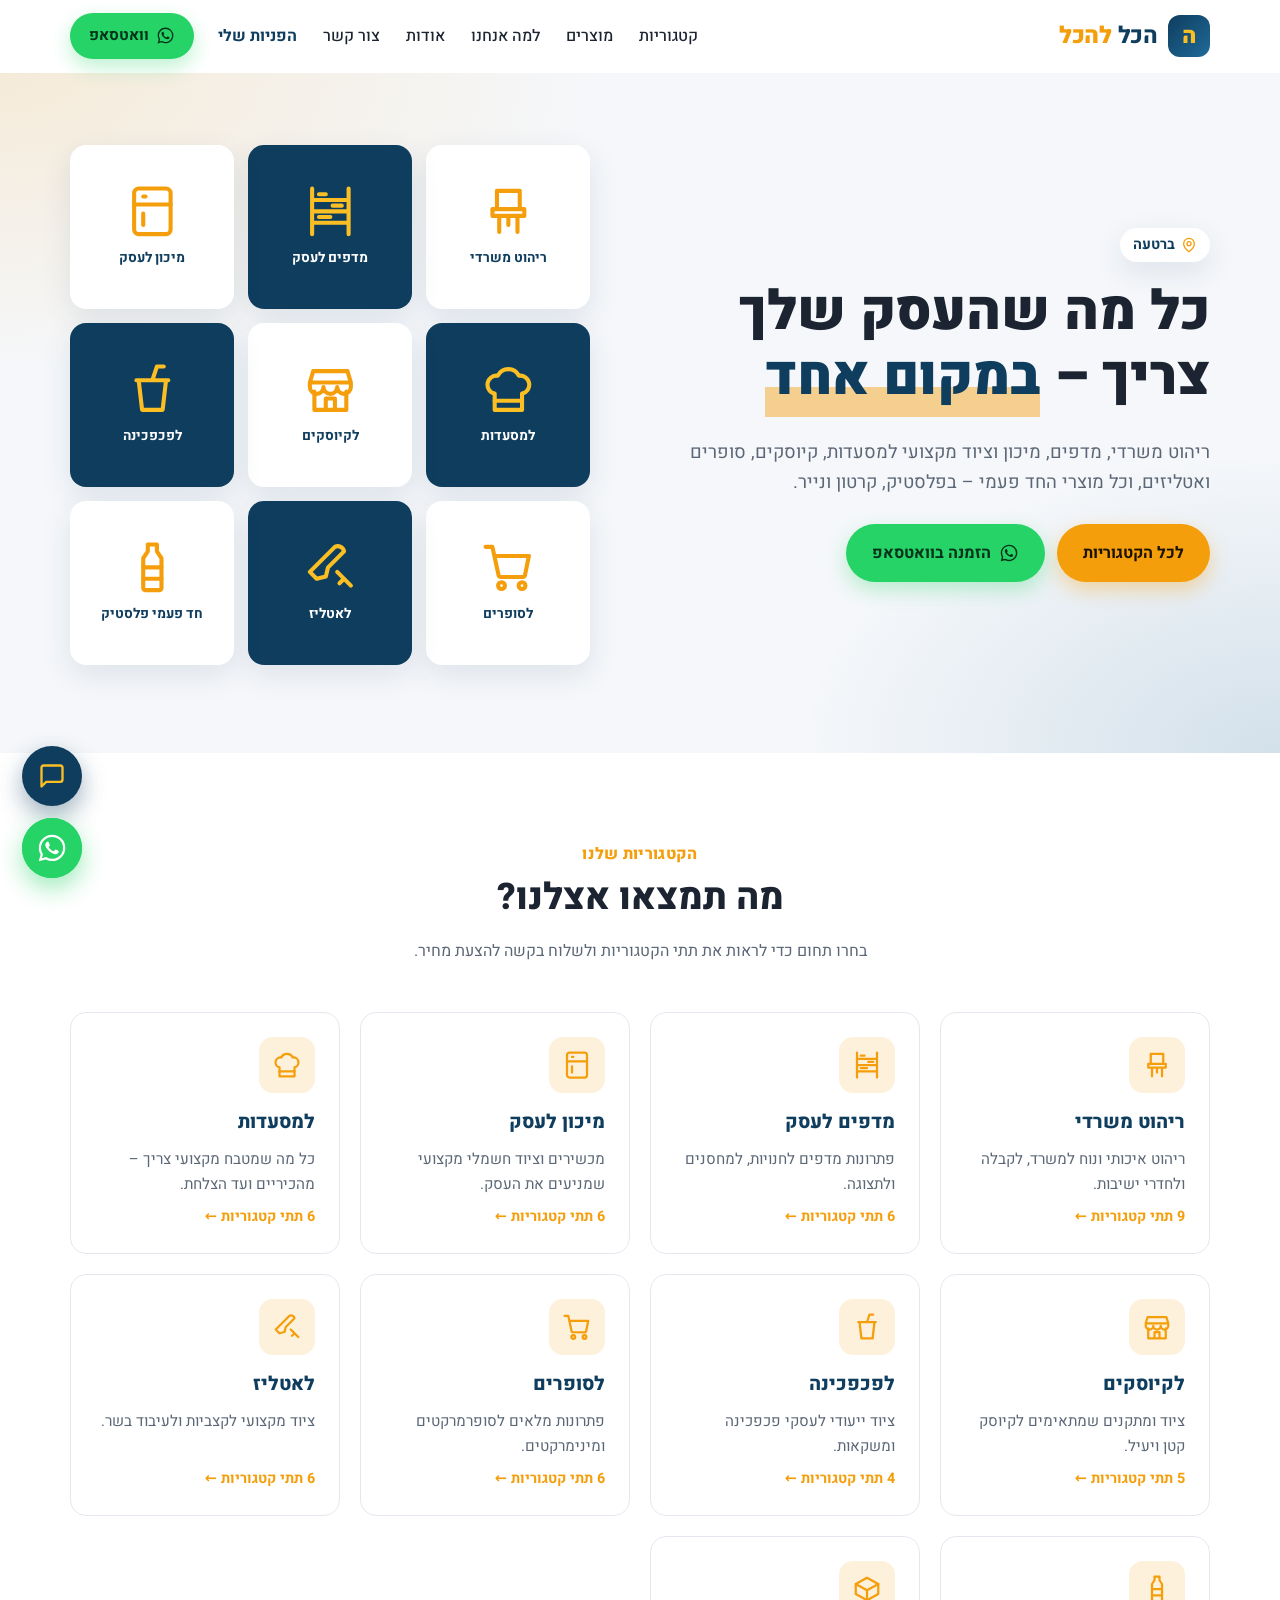
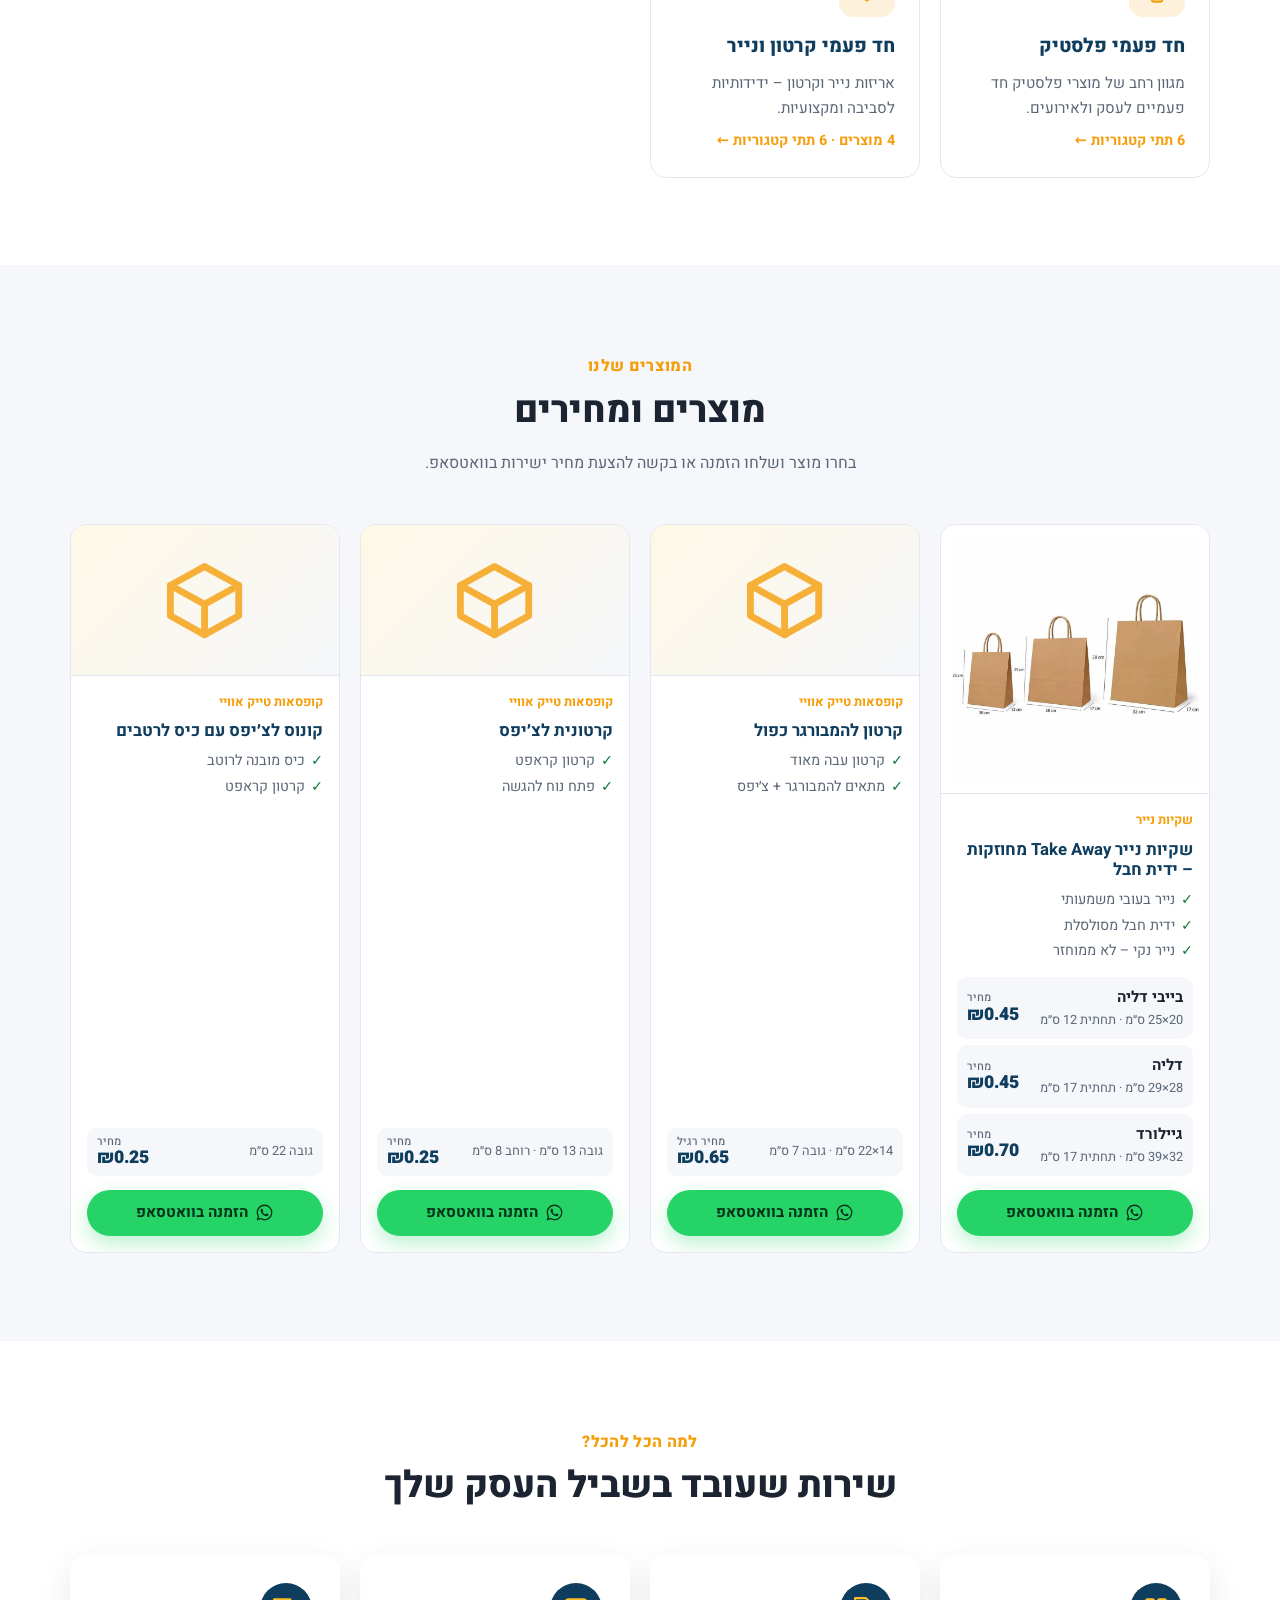
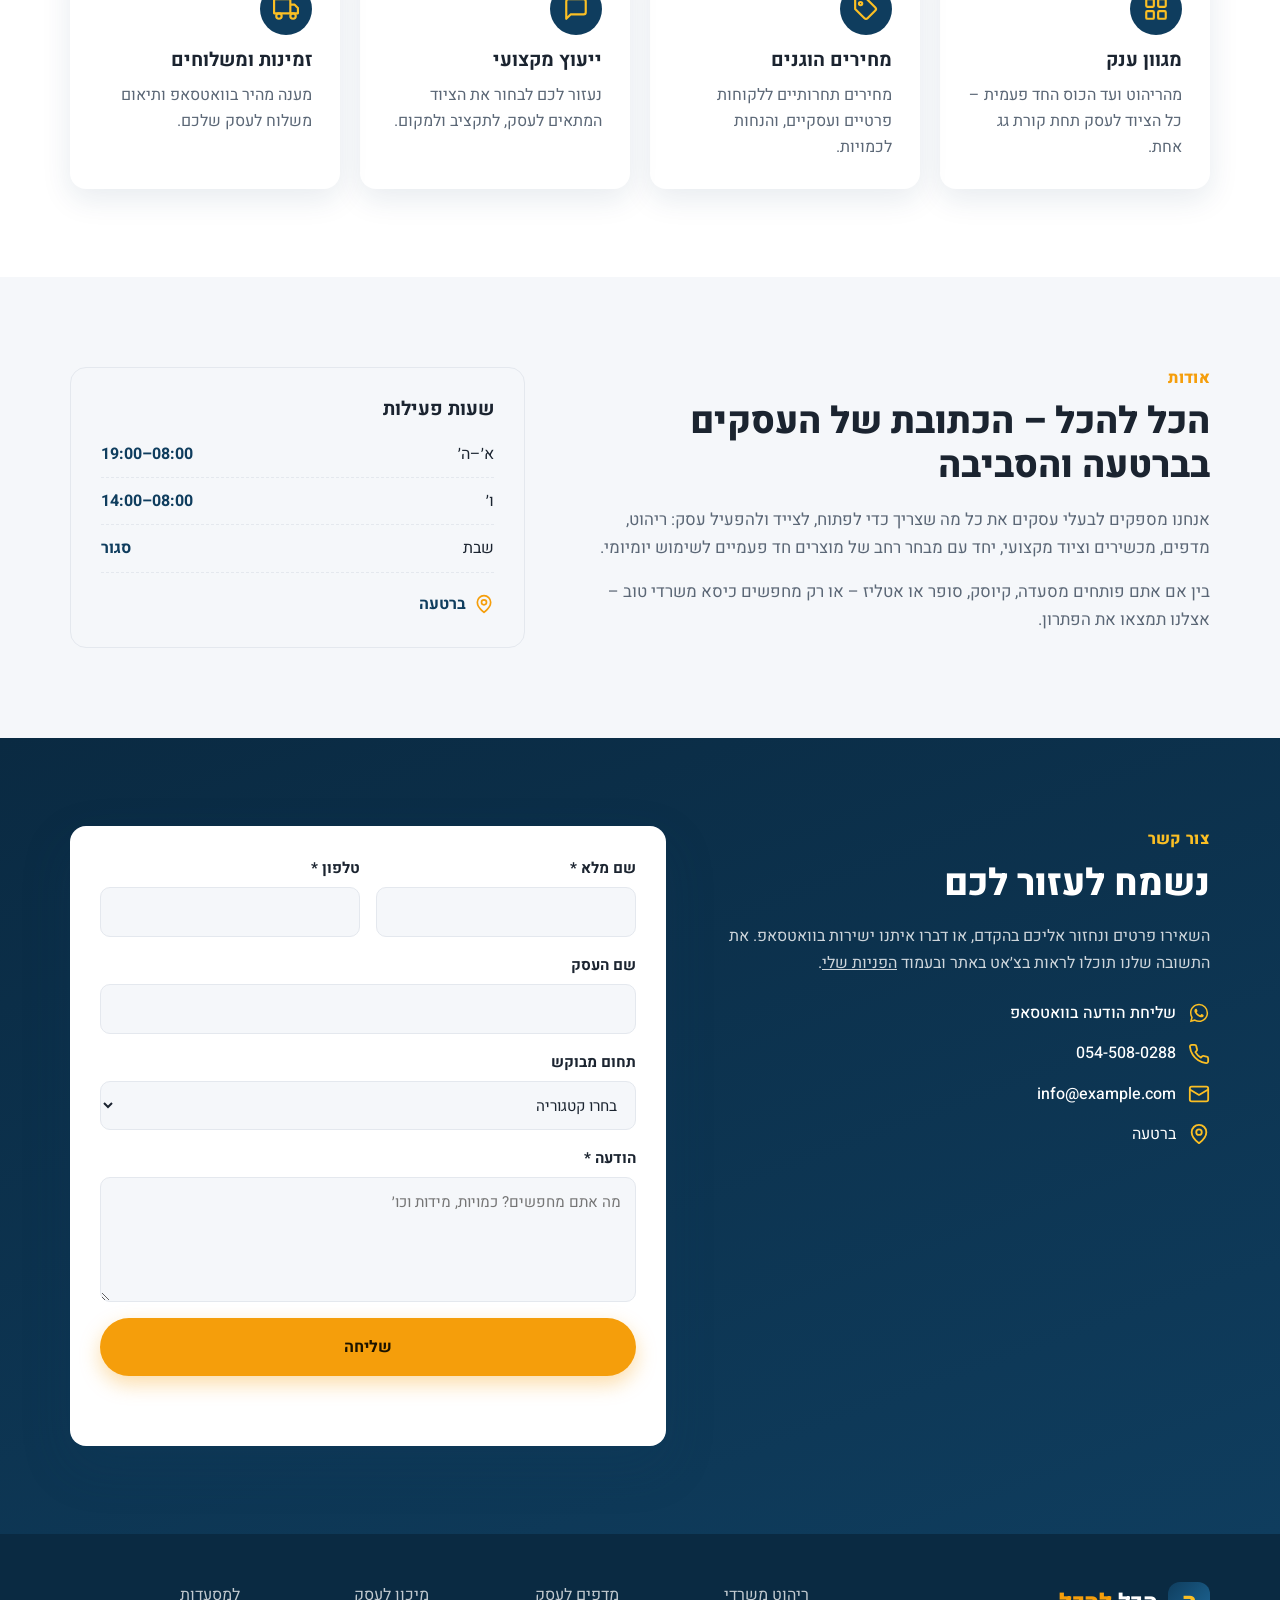
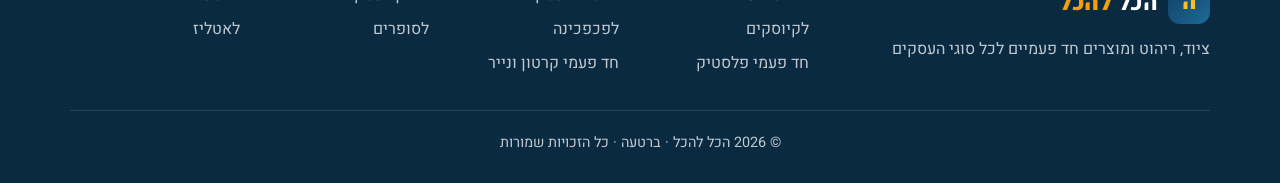
==== commit 1961c024: "Add product catalog: products section, per-category product cards with sizes and prices First produc" ====
--- a/index.html
+++ b/index.html
@@ -9,7 +9,7 @@
   <link rel="preconnect" href="https://fonts.googleapis.com">
   <link rel="preconnect" href="https://fonts.gstatic.com" crossorigin>
   <link href="https://fonts.googleapis.com/css2?family=Heebo:wght@400;500;700;800;900&display=swap" rel="stylesheet">
-  <link rel="stylesheet" href="css/style.css">
+  <link rel="stylesheet" href="css/style.css?v=4">
 </head>
 <body>
 
@@ -22,6 +22,7 @@
       </a>
       <nav class="nav" id="nav" aria-label="ניווט ראשי">
         <a href="#categories">קטגוריות</a>
+        <a href="#products">מוצרים</a>
         <a href="#why">למה אנחנו</a>
         <a href="#about">אודות</a>
         <a href="#contact">צור קשר</a>
@@ -72,7 +73,19 @@
     </section>
 
     <!-- ===== Why ===== -->
-    <section class="section section--alt" id="why">
+    <!-- ===== Products ===== -->
+    <section class="section section--alt" id="products">
+      <div class="container">
+        <div class="section__head">
+          <span class="eyebrow">המוצרים שלנו</span>
+          <h2>מוצרים ומחירים</h2>
+          <p>בחרו מוצר ושלחו הזמנה או בקשה להצעת מחיר ישירות בוואטסאפ.</p>
+        </div>
+        <div class="prods" id="prodGrid"></div>
+      </div>
+    </section>
+
+    <section class="section" id="why">
       <div class="container">
         <div class="section__head">
           <span class="eyebrow">למה הכל להכל?</span>
@@ -104,7 +117,7 @@
     </section>
 
     <!-- ===== About ===== -->
-    <section class="section" id="about">
+    <section class="section section--alt" id="about">
       <div class="container about">
         <div class="about__text">
           <span class="eyebrow">אודות</span>
@@ -187,6 +200,7 @@
       <h3 id="modalTitle"></h3>
       <p id="modalDesc"></p>
       <ul class="chips" id="modalSubs"></ul>
+      <div class="prods prods--modal" id="modalProducts" hidden></div>
       <div class="modal__actions">
         <a class="btn btn--wa" id="modalWa" href="#" target="_blank" rel="noopener">
           <svg viewBox="0 0 24 24" aria-hidden="true"><use href="#i-wa"/></svg> שאלה בוואטסאפ
@@ -253,9 +267,10 @@
     </defs>
   </svg>
 
-  <script src="js/config.js"></script>
-  <script src="js/demo.js"></script>
-  <script src="js/chat.js"></script>
-  <script src="js/main.js"></script>
+  <script src="js/config.js?v=4"></script>
+  <script src="js/demo.js?v=4"></script>
+  <script src="js/chat.js?v=4"></script>
+  <script src="js/products.js?v=4"></script>
+  <script src="js/main.js?v=4"></script>
 </body>
 </html>
--- a/css/style.css
+++ b/css/style.css
@@ -278,6 +278,37 @@
   .chat-fab { bottom: 92px; left: 16px; width: 56px; height: 56px; }
   .wa-float { left: 16px; bottom: 22px; width: 56px; height: 56px; }
 }
+
+/* ---------- Products ---------- */
+.prods { display: grid; grid-template-columns: repeat(auto-fill, minmax(250px, 1fr)); gap: 20px; }
+.prods[hidden] { display: none; }
+.prods--modal { margin: 4px 0 22px; grid-template-columns: repeat(auto-fill, minmax(220px, 1fr)); gap: 14px; }
+.prod { background: #fff; border: 1px solid var(--line); border-radius: var(--radius); overflow: hidden; display: flex; flex-direction: column; transition: box-shadow .2s, transform .2s; }
+.prod:hover { box-shadow: var(--shadow-lg); transform: translateY(-3px); }
+.prod__img { aspect-ratio: 1; background: #fff; display: grid; place-items: center; border-bottom: 1px solid var(--line); }
+.prod__img img { width: 100%; height: 100%; object-fit: contain; padding: 10px; }
+.prod__img:has(.prod__ph) { aspect-ratio: 16 / 9; }
+.prod__ph { width: 100%; height: 100%; display: grid; place-items: center; background: linear-gradient(135deg, #fff8e6, #f5f7fa); color: var(--accent); }
+.prod__ph svg { width: 34%; height: auto; opacity: .8; }
+.prod__body { padding: 16px; display: flex; flex-direction: column; gap: 8px; flex: 1; }
+.prod__sub { font-size: .8rem; font-weight: 700; color: var(--accent); }
+.prod h3 { font-size: 1.05rem; color: var(--navy); margin: 0; }
+.prod__body > p { margin: 0; color: var(--muted); font-size: .92rem; }
+.prod__feat { list-style: none; padding: 0; margin: 0; display: grid; gap: 2px; font-size: .9rem; color: var(--muted); }
+.prod__feat li::before { content: "✓"; color: #0f7a3d; font-weight: 900; margin-inline-end: 6px; }
+.prod__vars { display: grid; gap: 6px; margin-top: auto; padding-top: 6px; }
+.var { display: flex; justify-content: space-between; align-items: center; gap: 10px; padding: 8px 10px; background: var(--bg-alt); border-radius: 10px; }
+.var__txt { display: grid; min-width: 0; }
+.var__txt b { color: var(--ink); font-size: .95rem; }
+.var__txt small { color: var(--muted); font-size: .8rem; }
+.var__price { flex: none; text-align: end; font-weight: 900; color: var(--navy); font-size: 1.1rem; line-height: 1.1; direction: ltr; }
+.var__price small { display: block; font-size: .7rem; font-weight: 500; color: var(--muted); direction: rtl; }
+.prod .btn { margin-top: 6px; }
+.modal__box--wide { max-width: 820px; }
+.chips button { all: unset; cursor: pointer; display: inline-block; padding: .5em 1em; border-radius: 999px; background: var(--bg-alt); border: 1px solid var(--line); font-weight: 700; color: var(--navy); }
+.chips button i { font-style: normal; background: var(--accent); color: #1b1300; border-radius: 999px; padding: 0 7px; font-size: .75rem; margin-inline-start: 4px; }
+.chips button.is-active { background: var(--navy); color: #fff; border-color: var(--navy); }
+.chips button:focus-visible { outline: 3px solid var(--accent); }
 
 /* ---------- Demo ribbon (preview link only) ---------- */
 .demo-ribbon {
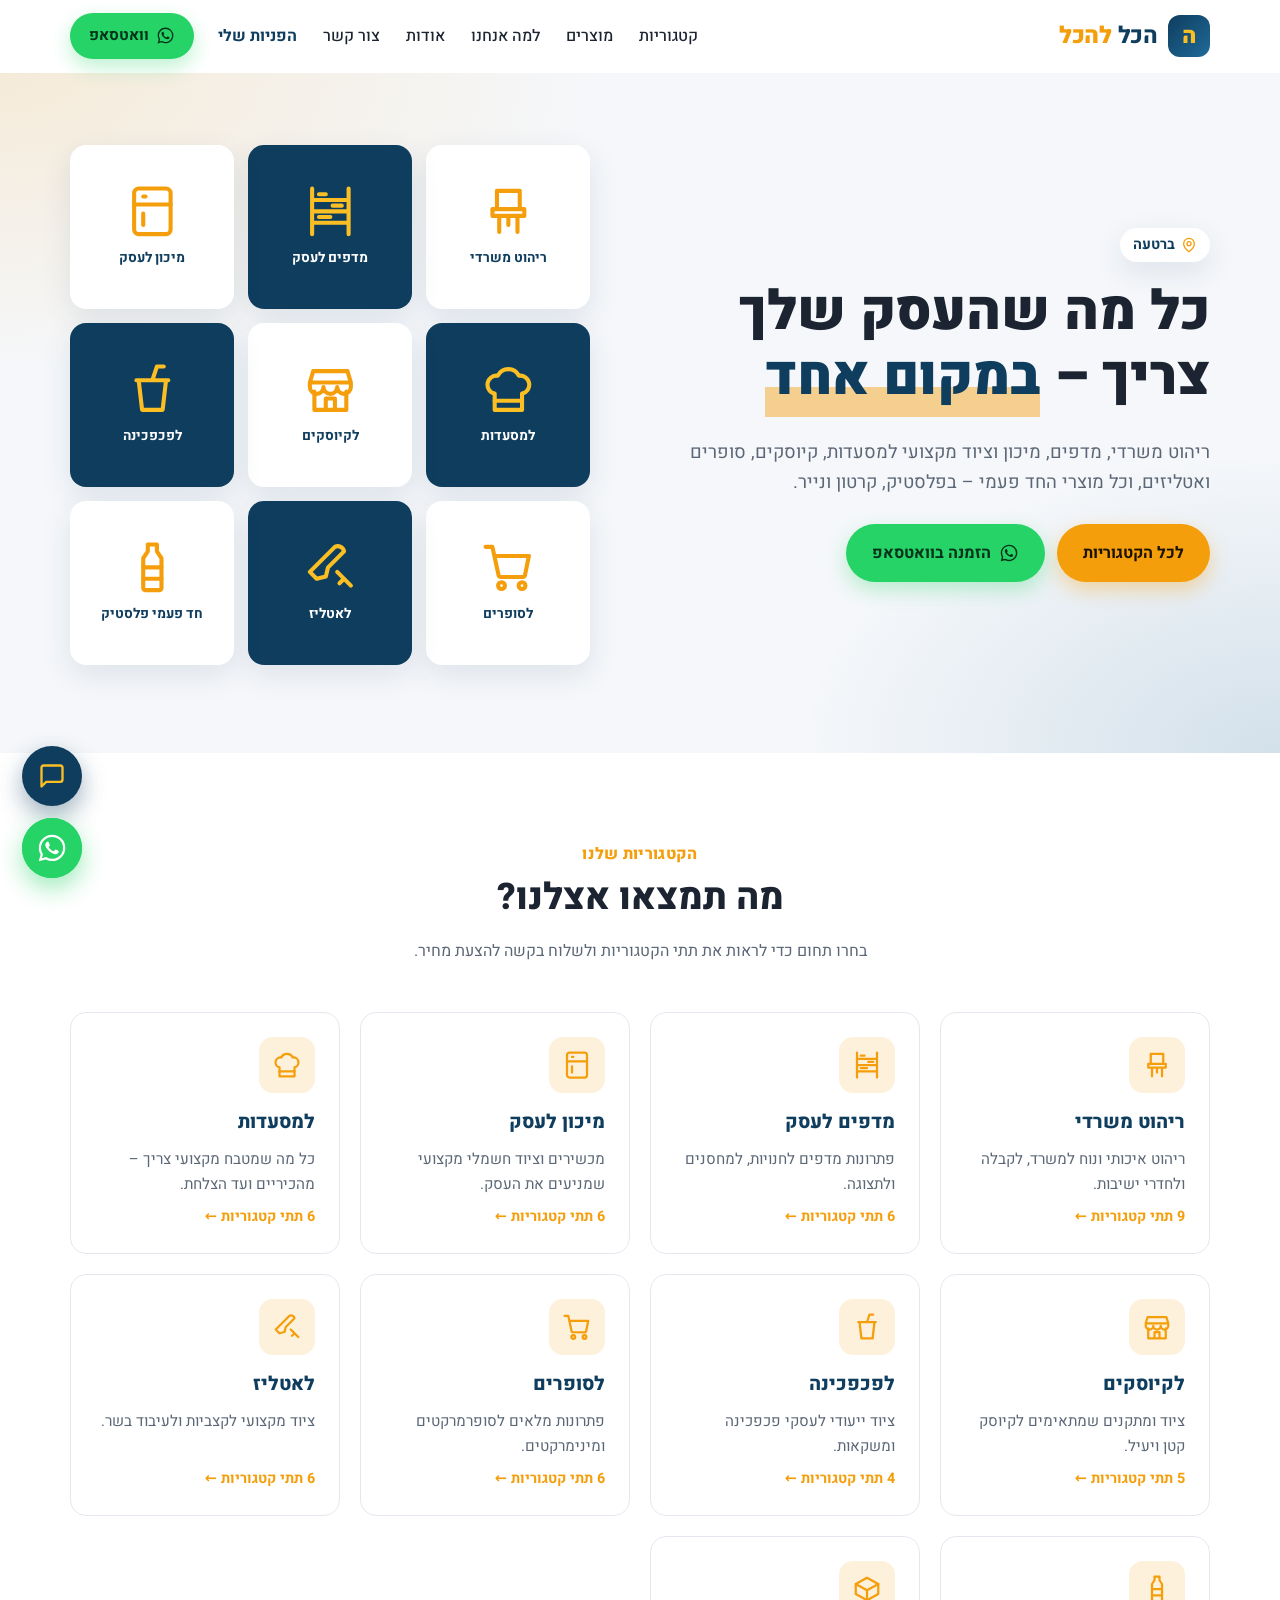
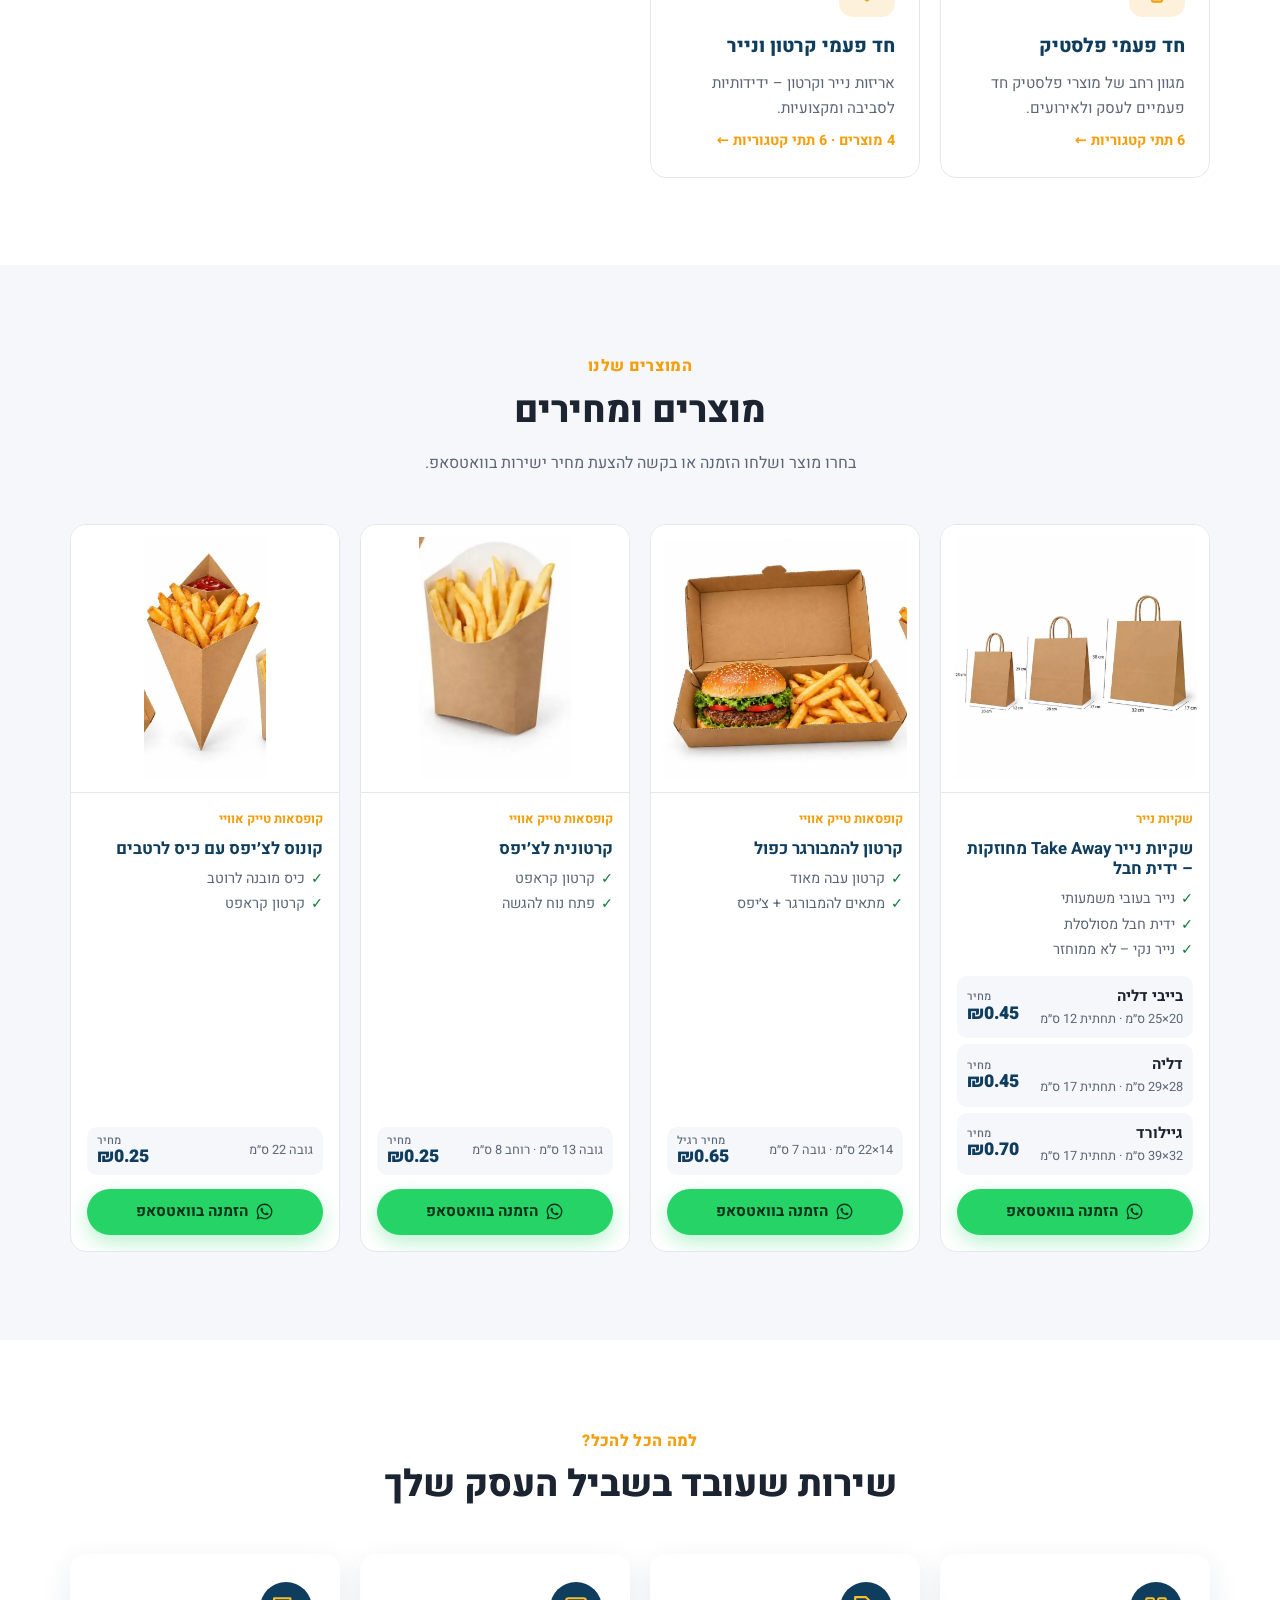
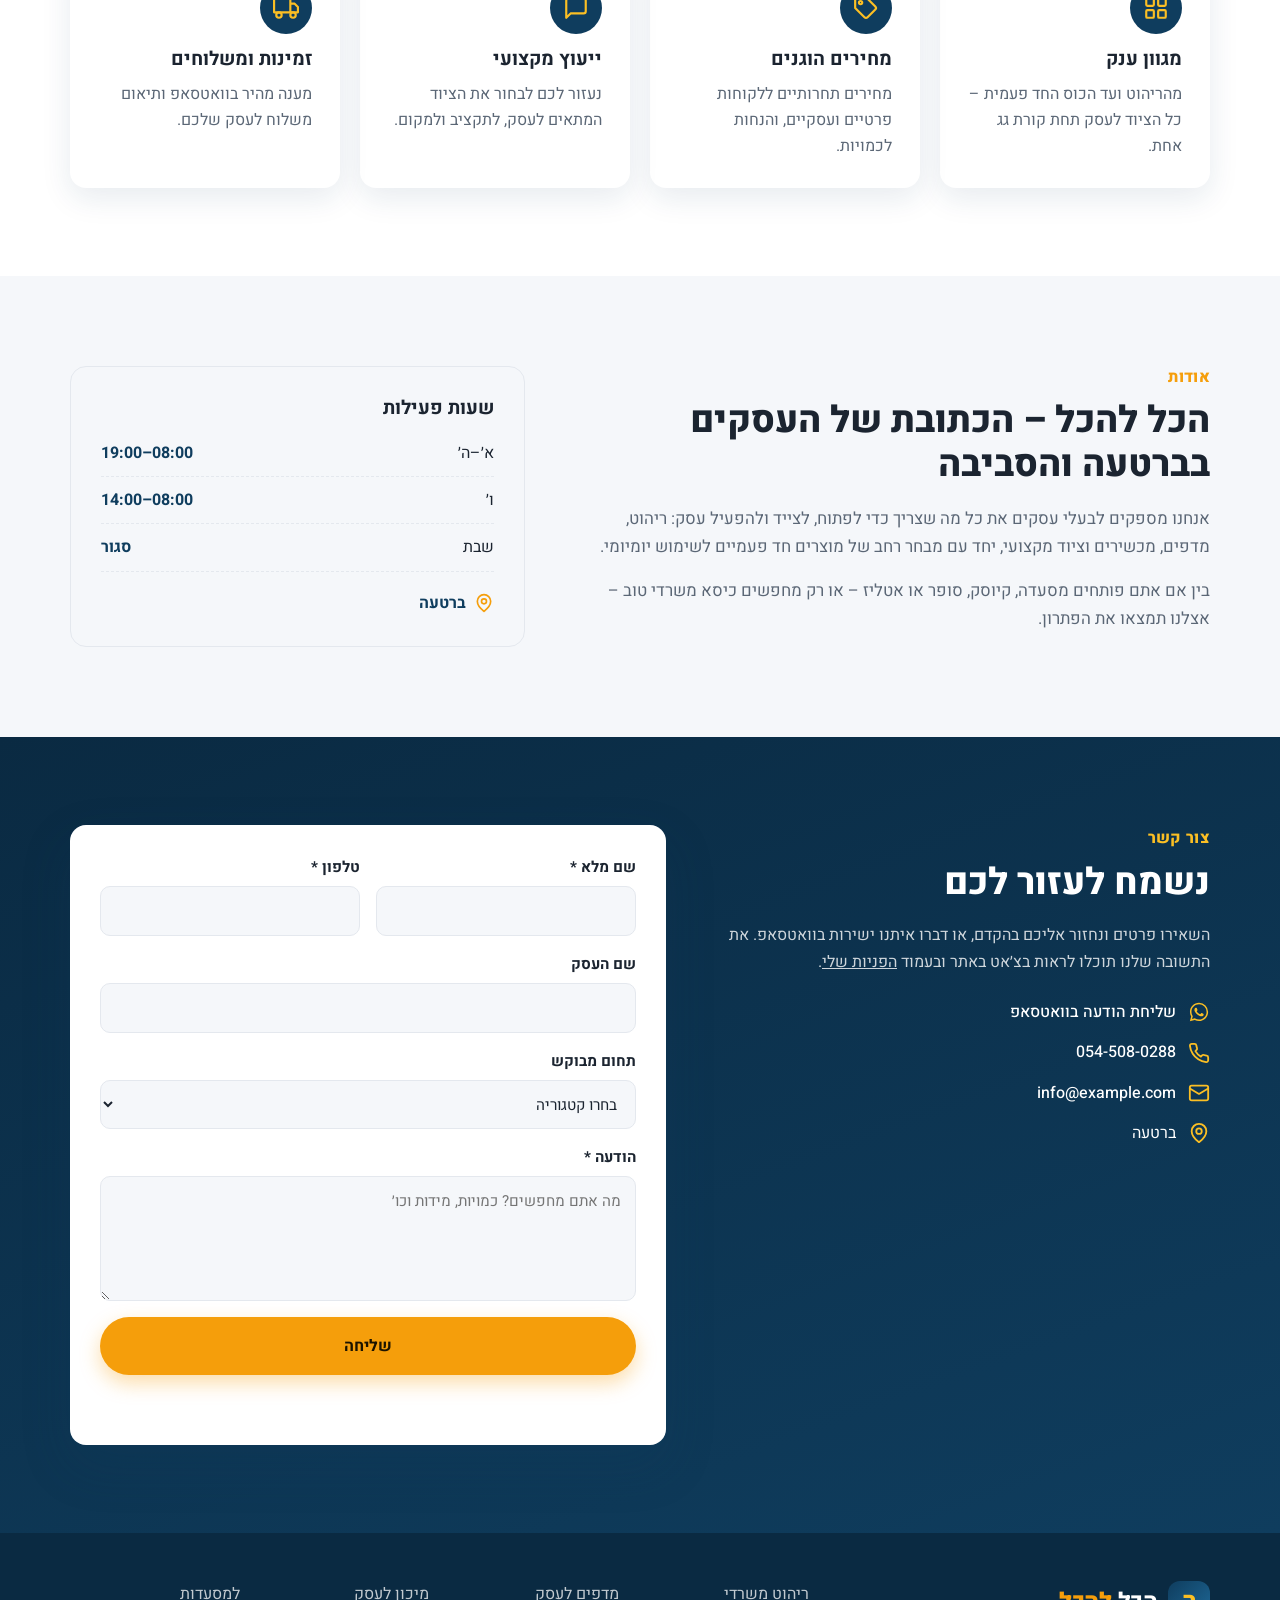
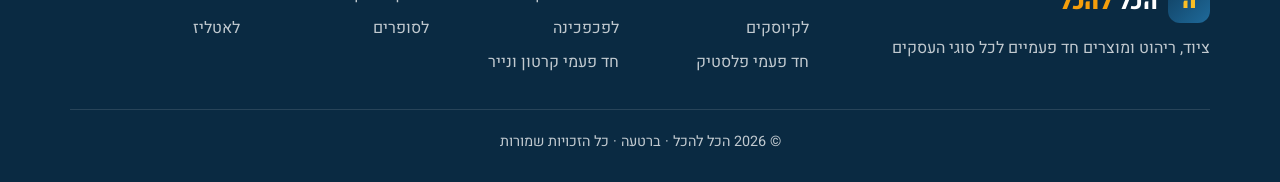
==== commit b53c1a8d: "Add product photos (burger box, fries box, fries cone) and fix product image frame Co-Authored-By: C" ====
--- a/index.html
+++ b/index.html
@@ -9,7 +9,7 @@
   <link rel="preconnect" href="https://fonts.googleapis.com">
   <link rel="preconnect" href="https://fonts.gstatic.com" crossorigin>
   <link href="https://fonts.googleapis.com/css2?family=Heebo:wght@400;500;700;800;900&display=swap" rel="stylesheet">
-  <link rel="stylesheet" href="css/style.css?v=4">
+  <link rel="stylesheet" href="css/style.css?v=6">
 </head>
 <body>
 
@@ -267,10 +267,10 @@
     </defs>
   </svg>
 
-  <script src="js/config.js?v=4"></script>
-  <script src="js/demo.js?v=4"></script>
-  <script src="js/chat.js?v=4"></script>
-  <script src="js/products.js?v=4"></script>
-  <script src="js/main.js?v=4"></script>
+  <script src="js/config.js?v=6"></script>
+  <script src="js/demo.js?v=6"></script>
+  <script src="js/chat.js?v=6"></script>
+  <script src="js/products.js?v=6"></script>
+  <script src="js/main.js?v=6"></script>
 </body>
 </html>
--- a/css/style.css
+++ b/css/style.css
@@ -285,10 +285,10 @@
 .prods--modal { margin: 4px 0 22px; grid-template-columns: repeat(auto-fill, minmax(220px, 1fr)); gap: 14px; }
 .prod { background: #fff; border: 1px solid var(--line); border-radius: var(--radius); overflow: hidden; display: flex; flex-direction: column; transition: box-shadow .2s, transform .2s; }
 .prod:hover { box-shadow: var(--shadow-lg); transform: translateY(-3px); }
-.prod__img { aspect-ratio: 1; background: #fff; display: grid; place-items: center; border-bottom: 1px solid var(--line); }
-.prod__img img { width: 100%; height: 100%; object-fit: contain; padding: 10px; }
+.prod__img { position: relative; aspect-ratio: 1; background: #fff; overflow: hidden; border-bottom: 1px solid var(--line); }
+.prod__img img { position: absolute; inset: 0; width: 100%; height: 100%; object-fit: contain; padding: 12px; }
 .prod__img:has(.prod__ph) { aspect-ratio: 16 / 9; }
-.prod__ph { width: 100%; height: 100%; display: grid; place-items: center; background: linear-gradient(135deg, #fff8e6, #f5f7fa); color: var(--accent); }
+.prod__ph { position: absolute; inset: 0; width: 100%; height: 100%; display: grid; place-items: center; background: linear-gradient(135deg, #fff8e6, #f5f7fa); color: var(--accent); }
 .prod__ph svg { width: 34%; height: auto; opacity: .8; }
 .prod__body { padding: 16px; display: flex; flex-direction: column; gap: 8px; flex: 1; }
 .prod__sub { font-size: .8rem; font-weight: 700; color: var(--accent); }
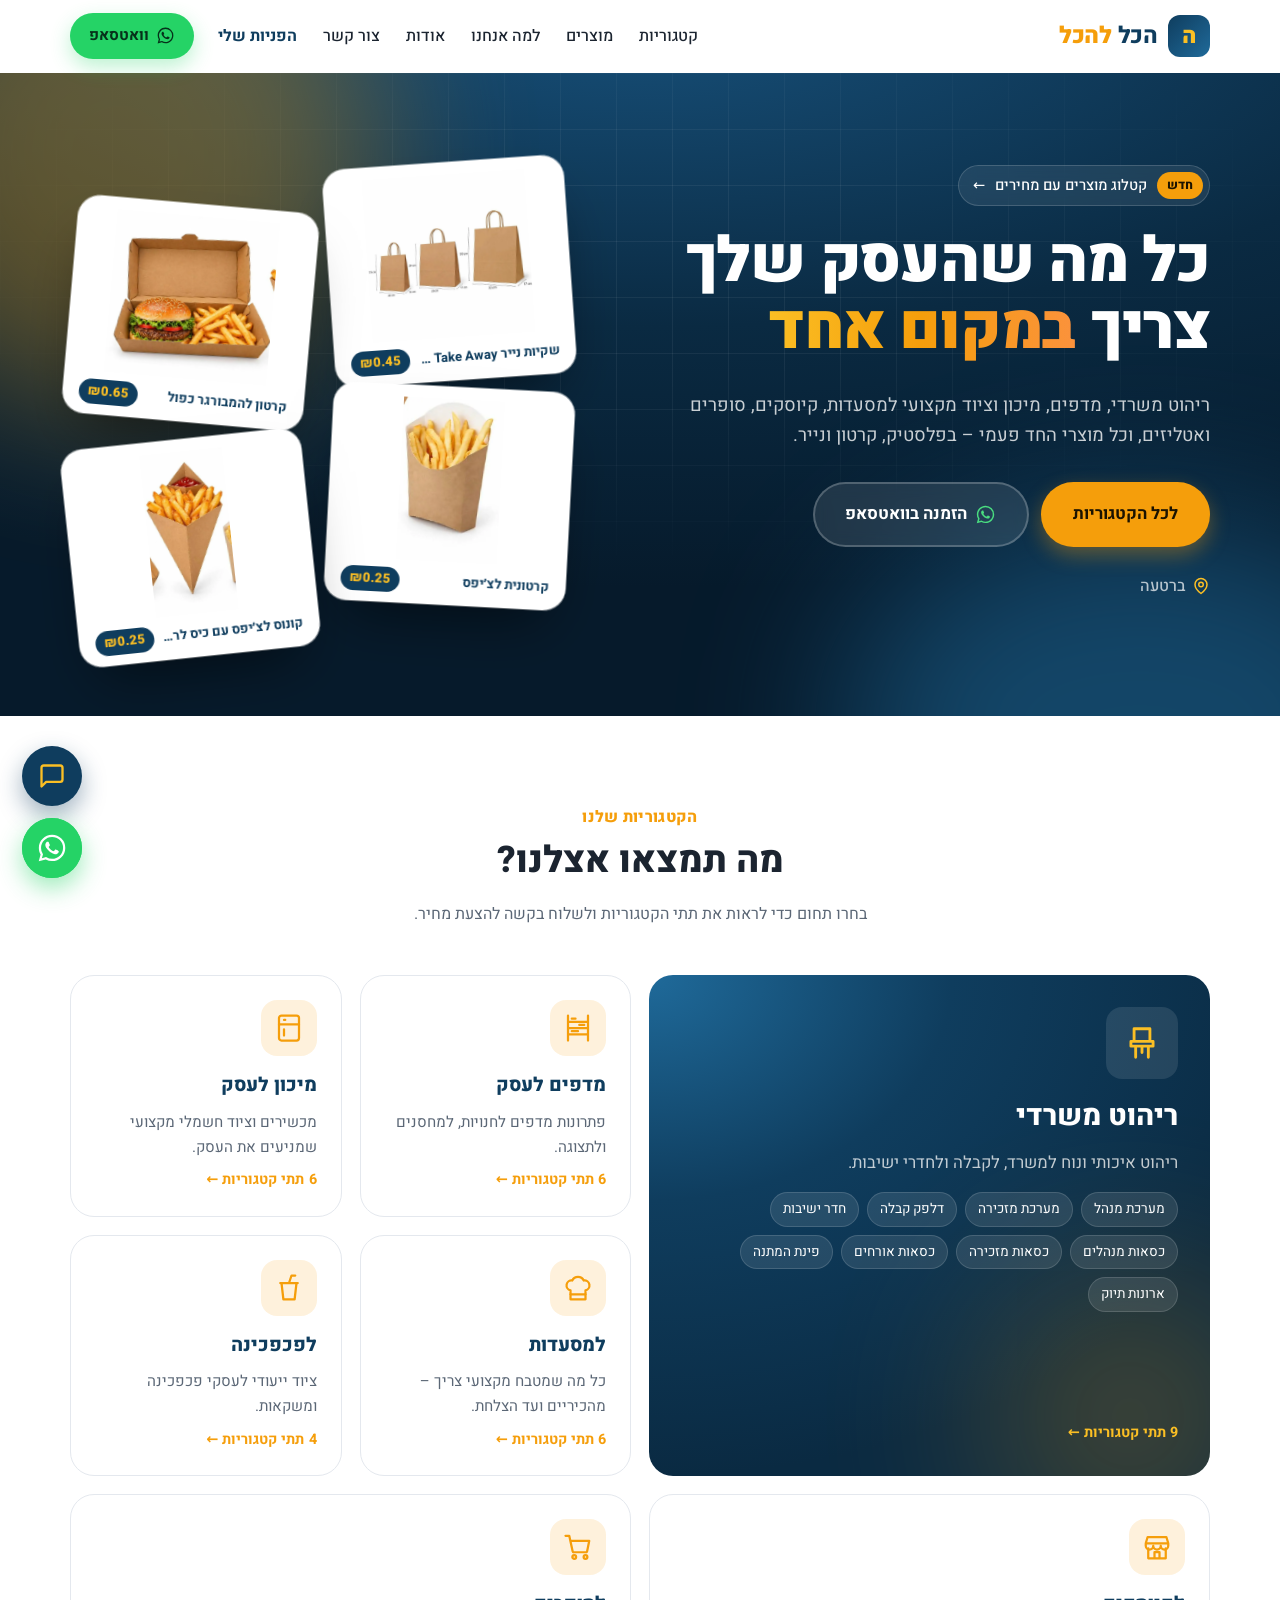
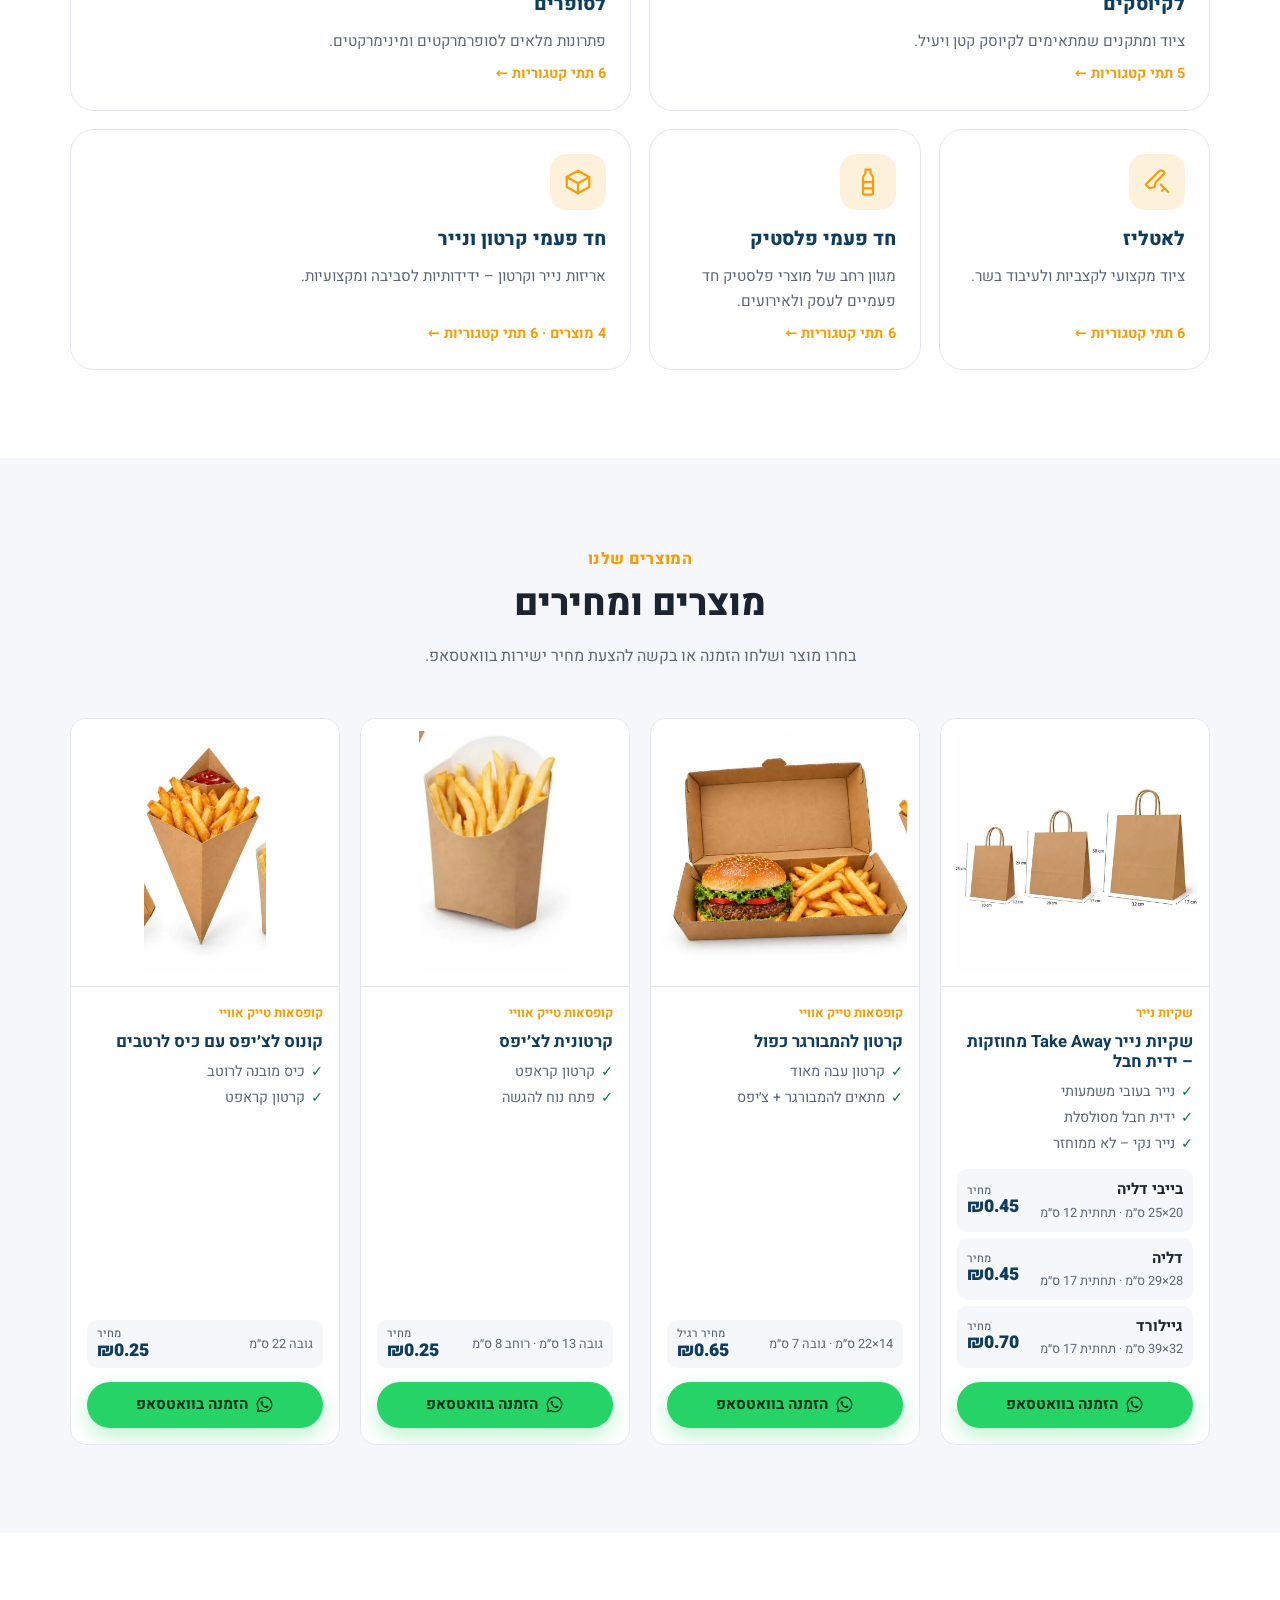
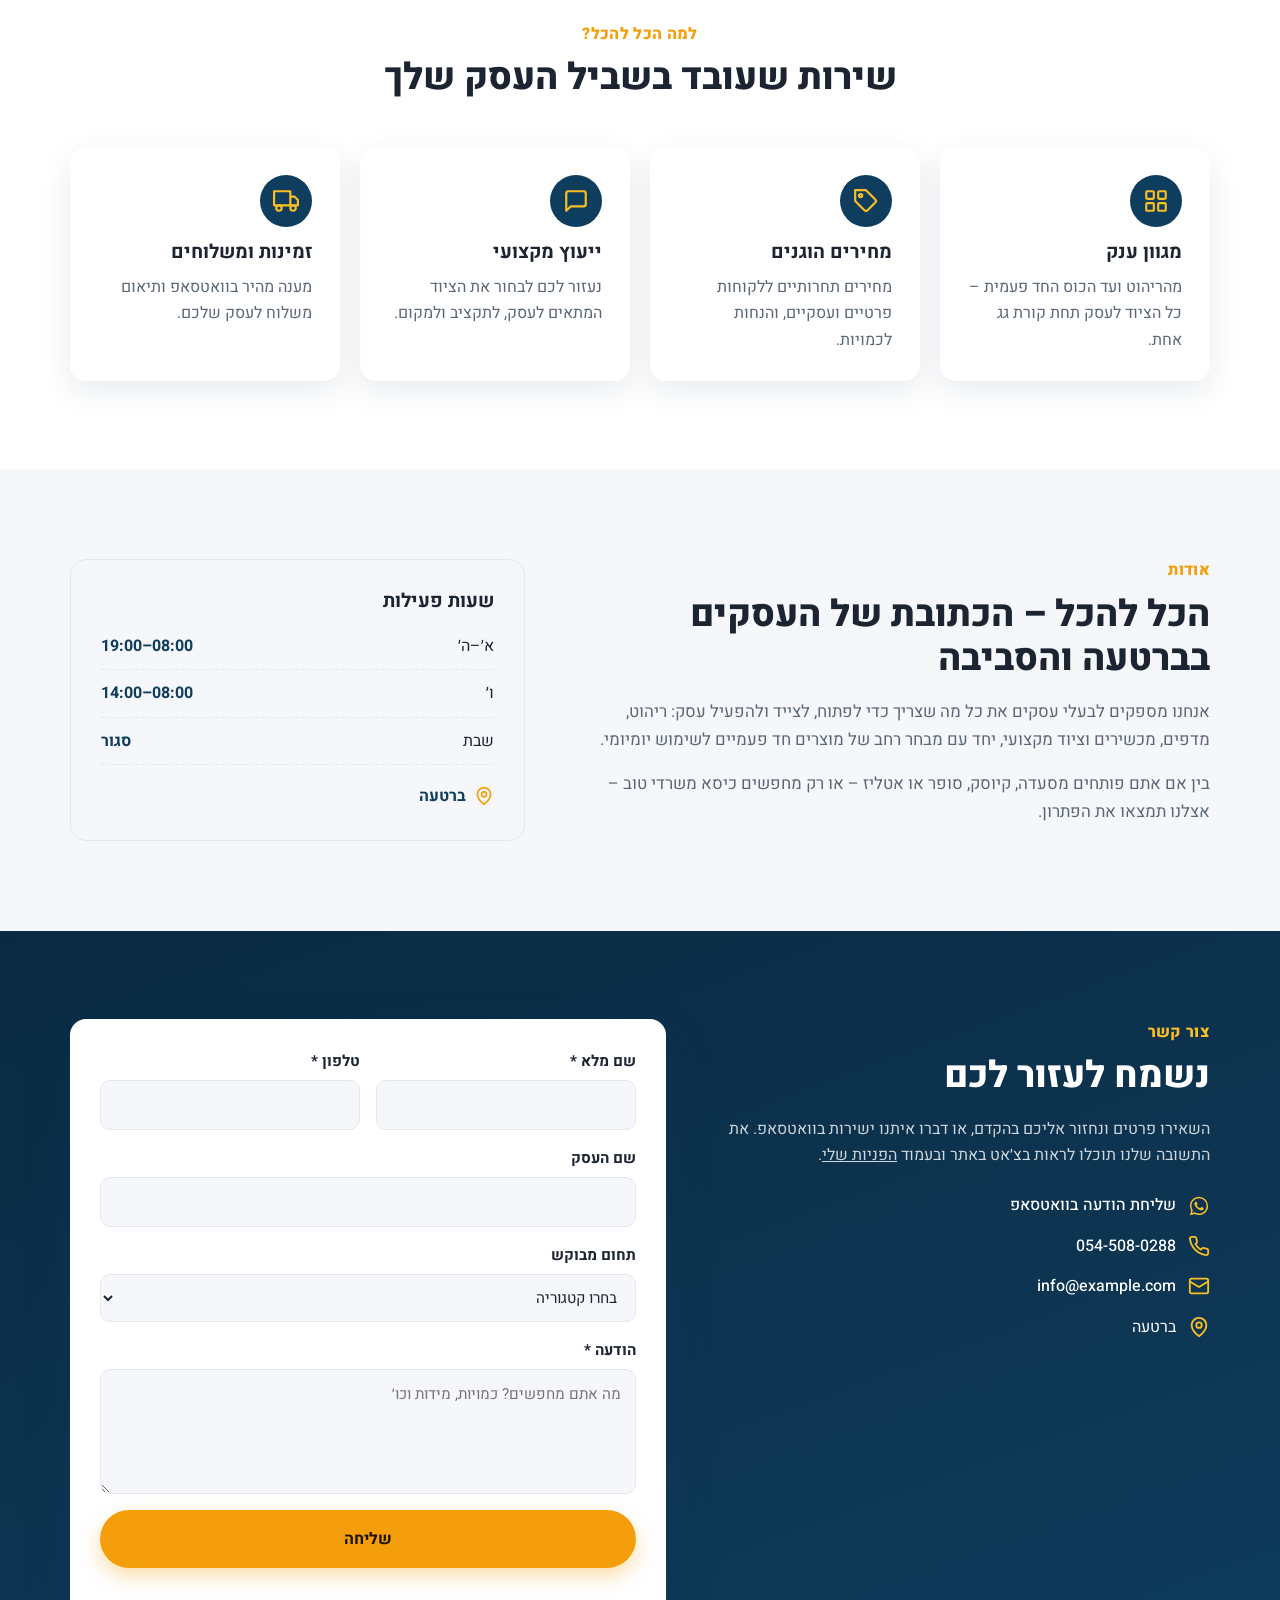
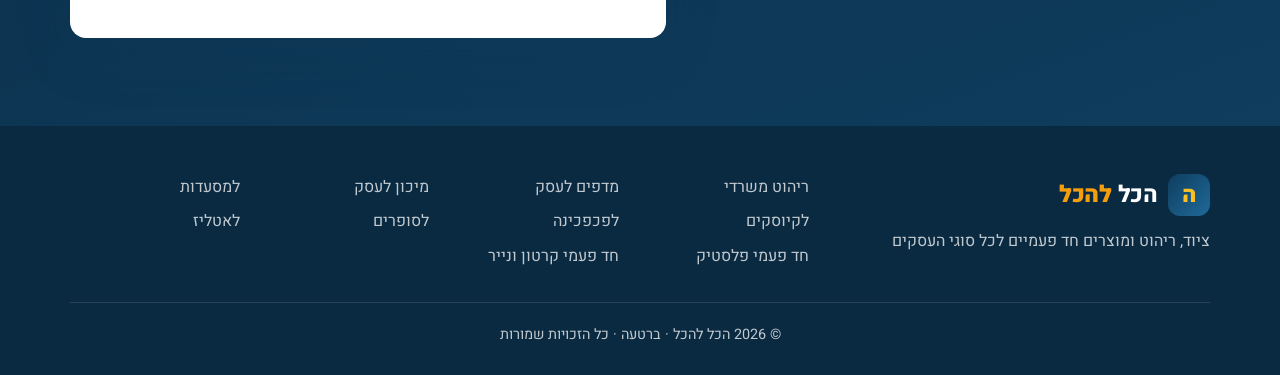
==== commit e463cd81: "Premium redesign: dark hero with real product cards, bento category grid, Motion animations Design d" ====
--- a/index.html
+++ b/index.html
@@ -9,7 +9,7 @@
   <link rel="preconnect" href="https://fonts.googleapis.com">
   <link rel="preconnect" href="https://fonts.gstatic.com" crossorigin>
   <link href="https://fonts.googleapis.com/css2?family=Heebo:wght@400;500;700;800;900&display=swap" rel="stylesheet">
-  <link rel="stylesheet" href="css/style.css?v=6">
+  <link rel="stylesheet" href="css/style.css?v=9">
 </head>
 <body>
 
@@ -40,23 +40,31 @@
 
   <main>
     <!-- ===== Hero ===== -->
-    <section class="hero">
+    <section class="hero" id="hero">
+      <div class="hero__bg" aria-hidden="true">
+        <span class="hero__grid"></span>
+        <span class="hero__glow hero__glow--a"></span>
+        <span class="hero__glow hero__glow--b"></span>
+      </div>
       <div class="container hero__inner">
         <div class="hero__text">
-          <span class="badge"><svg viewBox="0 0 24 24" aria-hidden="true"><use href="#i-pin"/></svg> ברטעה</span>
-          <h1>כל מה שהעסק שלך צריך – <span class="hl">במקום אחד</span></h1>
+          <a class="hero__pill" href="#products">
+            <span class="hero__pill-tag">חדש</span>
+            קטלוג מוצרים עם מחירים
+            <span aria-hidden="true">←</span>
+          </a>
+          <h1>כל מה שהעסק שלך צריך <span class="hl">במקום אחד</span></h1>
           <p class="lead">ריהוט משרדי, מדפים, מיכון וציוד מקצועי למסעדות, קיוסקים, סופרים ואטליזים, וכל מוצרי החד פעמי – בפלסטיק, קרטון ונייר.</p>
           <div class="hero__actions">
-            <a class="btn btn--primary" href="#categories">לכל הקטגוריות</a>
-            <a class="btn btn--wa" data-wa href="#" target="_blank" rel="noopener">
+            <a class="btn btn--primary btn--lg" href="#categories">לכל הקטגוריות</a>
+            <a class="btn btn--glass btn--lg" data-wa href="#" target="_blank" rel="noopener">
               <svg viewBox="0 0 24 24" aria-hidden="true"><use href="#i-wa"/></svg>
               הזמנה בוואטסאפ
             </a>
           </div>
-        </div>
-        <div class="hero__art" aria-hidden="true">
-          <div class="tiles" id="heroTiles"></div>
-        </div>
+          <p class="hero__loc"><svg viewBox="0 0 24 24" aria-hidden="true"><use href="#i-pin"/></svg> <span data-address></span></p>
+        </div>
+        <div class="hero__art" id="heroArt" aria-hidden="true"></div>
       </div>
     </section>
 
@@ -267,10 +275,12 @@
     </defs>
   </svg>
 
-  <script src="js/config.js?v=6"></script>
-  <script src="js/demo.js?v=6"></script>
-  <script src="js/chat.js?v=6"></script>
-  <script src="js/products.js?v=6"></script>
-  <script src="js/main.js?v=6"></script>
+  <script src="js/config.js?v=9"></script>
+  <script src="js/demo.js?v=9"></script>
+  <script src="js/chat.js?v=9"></script>
+  <script src="js/products.js?v=9"></script>
+  <script src="js/main.js?v=9"></script>
+  <script src="js/vendor/motion-11.18.2.min.js"></script>
+  <script src="js/anim.js?v=9"></script>
 </body>
 </html>
--- a/css/style.css
+++ b/css/style.css
@@ -81,33 +81,59 @@
 .burger { display: none; background: none; border: 0; padding: 8px; cursor: pointer; }
 .burger span { display: block; width: 24px; height: 2px; background: var(--navy); margin: 5px 0; border-radius: 2px; }
 
-/* ---------- Hero ---------- */
+/* ---------- Hero (dark, premium) ---------- */
 .hero {
-  position: relative; overflow: hidden;
-  background:
-    radial-gradient(1000px 500px at 0% 0%, rgba(245, 158, 11, .14), transparent 60%),
-    radial-gradient(800px 500px at 100% 100%, rgba(31, 106, 154, .16), transparent 60%),
-    var(--bg-alt);
-}
-.hero__inner { display: grid; grid-template-columns: 1.1fr 1fr; gap: 48px; align-items: center; padding-block: 72px 88px; }
-.badge {
-  display: inline-flex; align-items: center; gap: 6px; padding: .35em .9em; border-radius: 999px;
-  background: #fff; color: var(--navy); font-weight: 700; font-size: .9rem; box-shadow: var(--shadow); margin-bottom: 18px;
-}
-.badge svg { width: 16px; height: 16px; color: var(--accent); }
-.hl { color: var(--navy); background: linear-gradient(transparent 62%, rgba(245, 158, 11, .45) 62%); }
+  position: relative; overflow: hidden; isolation: isolate; color: #fff;
+  background: radial-gradient(120% 90% at 50% -10%, #17507a 0%, var(--navy-2) 55%, #061a2b 100%);
+}
+.hero__bg { position: absolute; inset: 0; z-index: -1; pointer-events: none; }
+.hero__grid {
+  position: absolute; inset: 0;
+  background-image: linear-gradient(rgba(255, 255, 255, .06) 1px, transparent 1px), linear-gradient(90deg, rgba(255, 255, 255, .06) 1px, transparent 1px);
+  background-size: 56px 56px;
+  -webkit-mask-image: radial-gradient(70% 60% at 50% 30%, #000 30%, transparent 80%); mask-image: radial-gradient(70% 60% at 50% 30%, #000 30%, transparent 80%);
+}
+.hero__glow { position: absolute; border-radius: 50%; filter: blur(80px); opacity: .55; }
+.hero__glow--a { width: 520px; height: 520px; background: #f59e0b; inset-inline-end: -140px; top: -180px; opacity: .35; }
+.hero__glow--b { width: 600px; height: 420px; background: #1f6a9a; inset-inline-start: -160px; bottom: -220px; }
+.hero__inner > * { min-width: 0; }
+.hero__inner { display: grid; grid-template-columns: 1.05fr 1fr; gap: 56px; align-items: center; padding-block: 84px 104px; }
+.hero__pill {
+  display: inline-flex; align-items: center; gap: 10px; padding: 6px 14px 6px 6px; padding-inline: 6px 14px; border-radius: 999px;
+  background: rgba(255, 255, 255, .08); border: 1px solid rgba(255, 255, 255, .16); color: #fff; text-decoration: none;
+  font-weight: 500; font-size: .92rem; backdrop-filter: blur(8px); margin-bottom: 22px; transition: background .2s, border-color .2s;
+}
+.hero__pill:hover { background: rgba(255, 255, 255, .14); border-color: rgba(251, 191, 36, .6); }
+.hero__pill-tag { background: var(--accent); color: #1b1300; font-weight: 800; font-size: .78rem; padding: 3px 10px; border-radius: 999px; }
+.hero h1 { font-size: clamp(2.2rem, 5vw, 3.9rem); letter-spacing: -.02em; line-height: 1.08; margin-bottom: .45em; }
+.hl { color: transparent; background: linear-gradient(90deg, #fbbf24, #f59e0b 50%, #fb923c); -webkit-background-clip: text; background-clip: text; }
 .lead { font-size: 1.15rem; color: var(--muted); max-width: 36em; }
-.hero__actions { display: flex; flex-wrap: wrap; gap: 12px; margin: 26px 0 0; }
-.tiles { display: grid; grid-template-columns: repeat(3, 1fr); gap: 14px; }
-.tile {
-  aspect-ratio: 1; background: #fff; border-radius: var(--radius); box-shadow: var(--shadow);
-  display: flex; flex-direction: column; align-items: center; justify-content: center; gap: 8px; padding: 10px;
-  color: var(--navy); text-align: center; font-size: .85rem; font-weight: 700;
-  animation: pop .6s both var(--d);
-}
-.tile svg { width: 38%; height: auto; color: var(--accent); }
-.tile:nth-child(2n) { background: var(--navy); color: #fff; }
-.tile:nth-child(2n) svg { color: var(--accent-2); }
+.hero .lead { color: rgba(255, 255, 255, .78); }
+.hero__actions { display: flex; flex-wrap: wrap; gap: 12px; margin: 30px 0 0; }
+.btn--lg { padding: 1em 1.8em; font-size: 1.05rem; }
+.btn--glass { background: rgba(255, 255, 255, .1); color: #fff; border-color: rgba(255, 255, 255, .22); backdrop-filter: blur(8px); }
+.btn--glass:hover { background: rgba(255, 255, 255, .18); }
+.btn--glass svg { color: #4ade80; }
+.hero__loc { display: inline-flex; align-items: center; gap: 6px; margin: 26px 0 0; color: rgba(255, 255, 255, .7); font-weight: 500; }
+.hero__loc svg { width: 18px; height: 18px; color: var(--accent-2); }
+
+/* floating product cards (offset 2×2 grid) */
+.hero__art { position: relative; display: grid; grid-template-columns: repeat(2, minmax(0, 1fr)); gap: 18px; max-width: 500px; margin-inline-start: auto; width: 100%; }
+.float {
+  position: relative; margin: 0; background: #fff; border-radius: 22px; padding: 12px 12px 10px; color: var(--ink);
+  box-shadow: 0 30px 60px -20px rgba(0, 0, 0, .55), 0 0 0 1px rgba(255, 255, 255, .5); will-change: transform;
+}
+.float img { width: 100%; height: auto; aspect-ratio: 4 / 3; object-fit: contain; display: block; }
+.float figcaption { display: flex; justify-content: space-between; align-items: center; gap: 8px; padding: 8px 4px 0; font-size: .82rem; }
+.float figcaption b { color: var(--navy); overflow: hidden; text-overflow: ellipsis; white-space: nowrap; }
+.float figcaption span { flex: none; background: var(--navy); color: var(--accent-2); font-weight: 800; padding: 2px 9px; border-radius: 999px; direction: ltr; }
+.float--1, .float--3 { margin-top: 48px; margin-bottom: -48px; }
+.hero__chips { display: none; flex-wrap: wrap; gap: 8px; justify-content: center; } .hero__art--chips .hero__chips { display: flex; flex-wrap: wrap; gap: 8px; justify-content: center; }
+.hero__art--chips { height: auto; }
+.hero__art--chips .hero__chips { position: static; justify-content: flex-start; }
+.hchip { display: inline-flex; align-items: center; gap: 6px; padding: 6px 12px; border-radius: 999px; background: rgba(255, 255, 255, .08); border: 1px solid rgba(255, 255, 255, .14); color: rgba(255, 255, 255, .85); font-size: .82rem; font-weight: 500; }
+.hchip svg { width: 16px; height: 16px; color: var(--accent-2); }
+
 @keyframes pop { from { opacity: 0; transform: translateY(14px) scale(.96); } }
 
 /* ---------- Sections ---------- */
@@ -119,23 +145,41 @@
 .eyebrow { display: inline-block; color: var(--accent); font-weight: 800; letter-spacing: .02em; margin-bottom: 8px; }
 .eyebrow--light { color: var(--accent-2); }
 
-/* ---------- Categories ---------- */
-.cats { display: grid; grid-template-columns: repeat(auto-fill, minmax(220px, 1fr)); gap: 20px; }
+/* ---------- Categories (bento grid) ---------- */
+.cats { display: grid; grid-template-columns: repeat(4, 1fr); grid-auto-flow: dense; gap: 18px; }
 .cat {
-  all: unset; box-sizing: border-box; cursor: pointer; display: flex; flex-direction: column; gap: 8px;
-  padding: 24px; border-radius: var(--radius); background: #fff; border: 1px solid var(--line);
-  transition: transform .2s, box-shadow .2s, border-color .2s; animation: pop .5s both var(--d);
-}
-.cat:hover { transform: translateY(-4px); box-shadow: var(--shadow-lg); border-color: transparent; }
+  all: unset; box-sizing: border-box; cursor: pointer; display: flex; flex-direction: column; gap: 8px; position: relative; overflow: hidden;
+  padding: 24px; border-radius: 24px; background: #fff; border: 1px solid var(--line);
+  transition: transform .25s cubic-bezier(.22, 1, .36, 1), box-shadow .25s, border-color .25s;
+}
+.cat:hover { transform: translateY(-4px) scale(1.015); box-shadow: var(--shadow-lg); border-color: transparent; }
+.cat:active { transform: scale(.99); }
+.cat:focus-visible { outline: 3px solid var(--accent); outline-offset: 3px; }
 .cat__icon {
-  width: 56px; height: 56px; border-radius: 14px; display: grid; place-items: center;
-  background: rgba(245, 158, 11, .14); color: var(--accent); margin-bottom: 6px; transition: background .2s, color .2s;
+  width: 56px; height: 56px; border-radius: 16px; display: grid; place-items: center;
+  background: rgba(245, 158, 11, .14); color: var(--accent); margin-bottom: 6px; transition: background .25s, color .25s, transform .25s;
 }
 .cat__icon svg { width: 30px; height: 30px; }
-.cat:hover .cat__icon { background: var(--navy); color: var(--accent-2); }
+.cat:hover .cat__icon { background: var(--navy); color: var(--accent-2); transform: rotate(-6deg); }
 .cat__title { font-size: 1.2rem; font-weight: 800; color: var(--navy); }
 .cat__desc { color: var(--muted); font-size: .95rem; flex: 1; }
 .cat__more { color: var(--accent); font-weight: 700; font-size: .9rem; }
+.cat:nth-child(5), .cat:nth-child(7), .cat:nth-child(10) { grid-column: span 2; }
+.cat--feat {
+  grid-column: span 2; grid-row: span 2; padding: 32px; color: #fff; border: 0;
+  background: radial-gradient(120% 100% at 0% 0%, #1f6a9a 0%, var(--navy) 45%, var(--navy-2) 100%);
+}
+.cat--feat::after { content: ""; position: absolute; width: 280px; height: 280px; border-radius: 50%; background: #f59e0b; filter: blur(90px); opacity: .25; inset-inline-start: -60px; bottom: -80px; }
+.cat--feat .cat__icon { width: 72px; height: 72px; background: rgba(255, 255, 255, .1); color: var(--accent-2); }
+.cat--feat .cat__icon svg { width: 38px; height: 38px; }
+.cat--feat .cat__title { color: #fff; font-size: 1.8rem; }
+.cat--feat .cat__desc { color: rgba(255, 255, 255, .75); flex: 0; font-size: 1.05rem; }
+.cat--feat .cat__more { color: var(--accent-2); margin-top: auto; position: relative; z-index: 1; }
+.cat__subs { display: flex; flex-wrap: wrap; gap: 8px; margin: 8px 0 14px; position: relative; z-index: 1; }
+.cat__subs i { font-style: normal; font-size: .85rem; padding: 5px 12px; border-radius: 999px; background: rgba(255, 255, 255, .1); border: 1px solid rgba(255, 255, 255, .14); }
+
+/* scroll reveal (only when JS motion runs) */
+.js-motion [data-reveal] { opacity: 0; }
 
 /* ---------- Features ---------- */
 .features { display: grid; grid-template-columns: repeat(4, 1fr); gap: 20px; }
@@ -321,7 +365,11 @@
 /* ---------- Responsive ---------- */
 @media (max-width: 980px) {
   .hero__inner, .about, .contact { grid-template-columns: 1fr; }
-  .hero__art { order: -1; max-width: 420px; margin-inline: auto; width: 100%; }
+  .hero__inner { padding-block: 64px 96px; }
+  .hero__art { max-width: 480px; margin-inline: auto; }
+  .cats { grid-template-columns: repeat(3, 1fr); }
+  .cat:nth-child(5), .cat:nth-child(7) { grid-column: span 1; }
+  .cat:nth-child(10) { grid-column: span 3; }
   .features { grid-template-columns: repeat(2, 1fr); }
   .footer__inner { grid-template-columns: 1fr; }
 }
@@ -335,14 +383,21 @@
   .nav.is-open { display: flex; }
   .nav a { padding: 14px 20px; border-top: 1px solid var(--line); }
   .nav a::after { display: none; }
-  .hero__inner { padding-block: 40px 56px; gap: 28px; }
-  .hero__art { display: none; }
+  .hero__inner { padding-block: 40px 80px; gap: 36px; }
+  .hero__art { gap: 12px; margin-bottom: 36px; }
+  .float { border-radius: 16px; padding: 8px 8px 6px; }
+  .float figcaption { font-size: .72rem; }
+  .float--1, .float--3 { margin-top: 28px; margin-bottom: -28px; }
   .section { padding-block: 60px; }
   .form__row, .features { grid-template-columns: 1fr; }
   .form, .modal__box { padding: 22px; }
   .hero__actions .btn { flex: 1 1 100%; }
   .cats { grid-template-columns: 1fr 1fr; gap: 12px; }
-  .cat { padding: 16px; }
+  .cat { padding: 16px; border-radius: 18px; }
+  .cat:nth-child(n) { grid-column: span 1; }
+  .cat--feat, .cat:nth-child(10) { grid-column: span 2 !important; grid-row: span 1; padding: 22px; }
+  .cat--feat .cat__title { font-size: 1.4rem; }
+  .cat--feat .cat__desc { display: block; }
   .cat__desc { display: none; }
   .cat__title { font-size: 1.05rem; }
 }
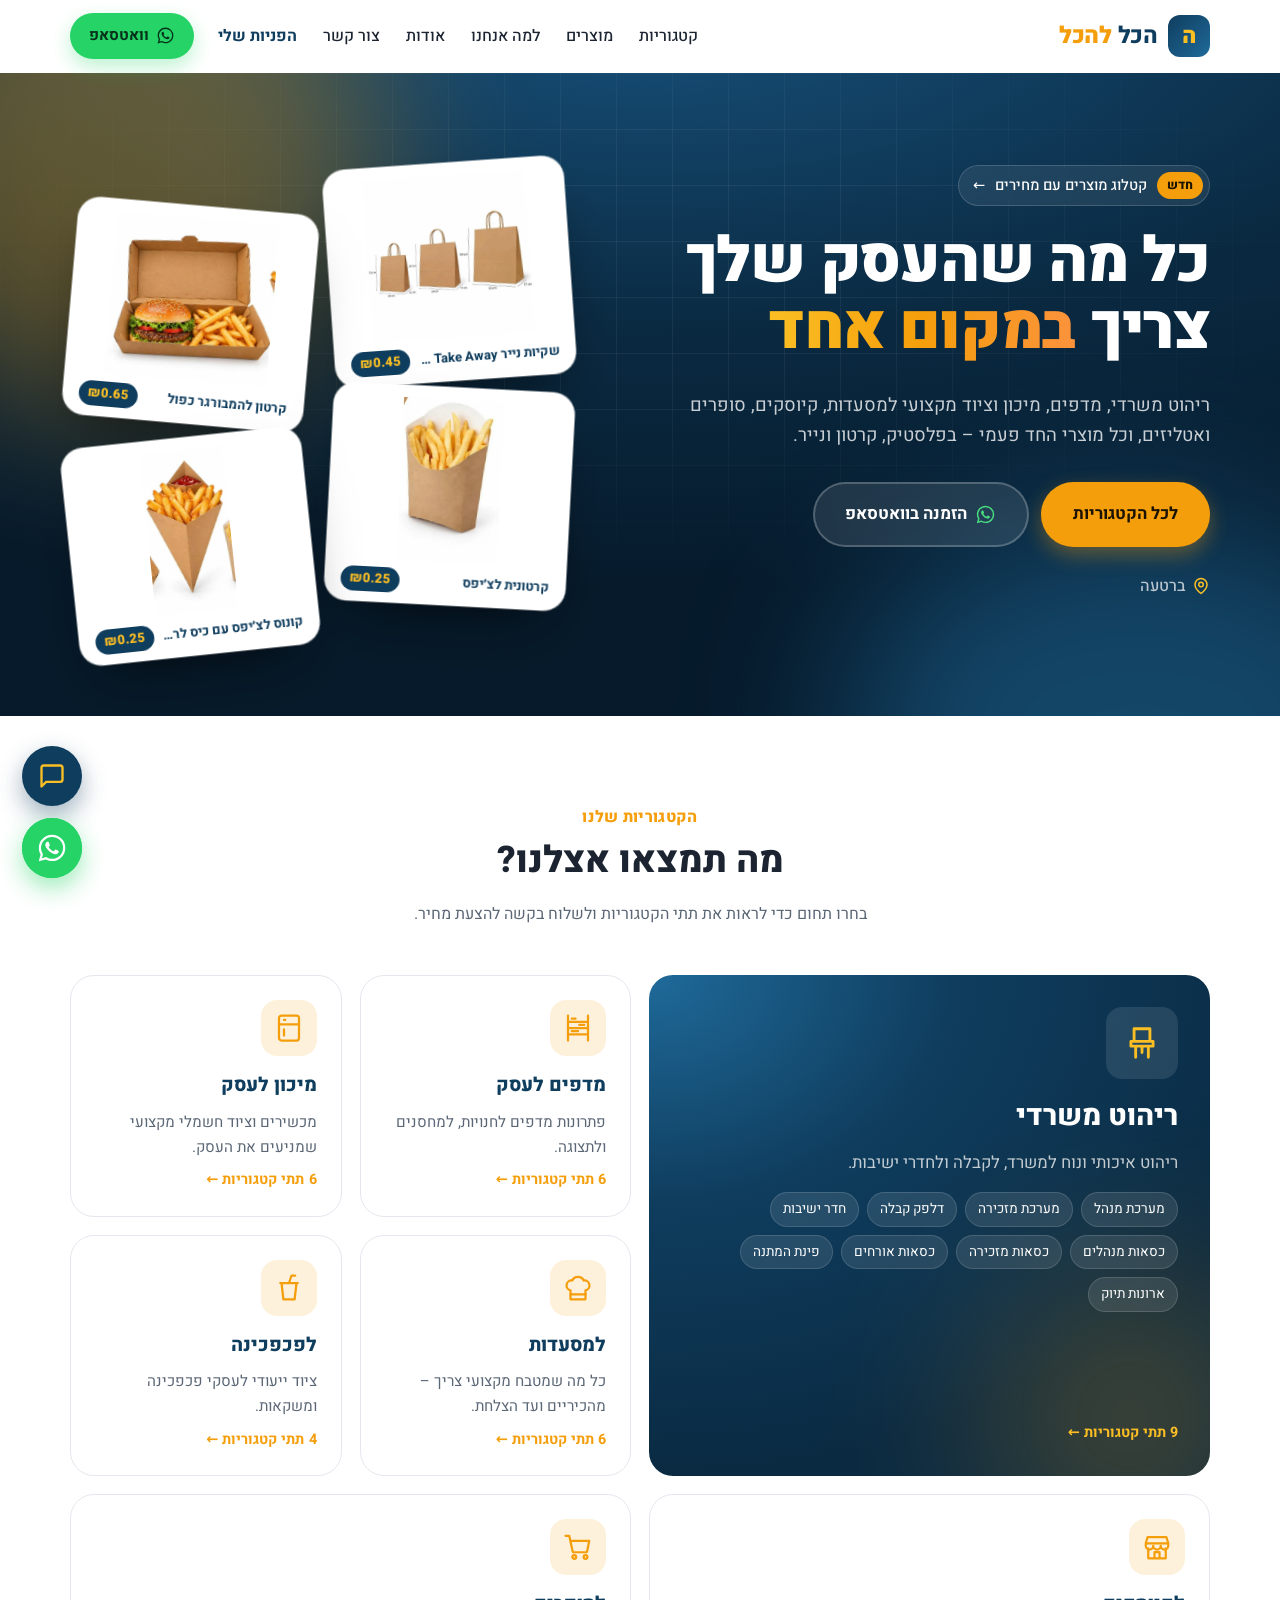
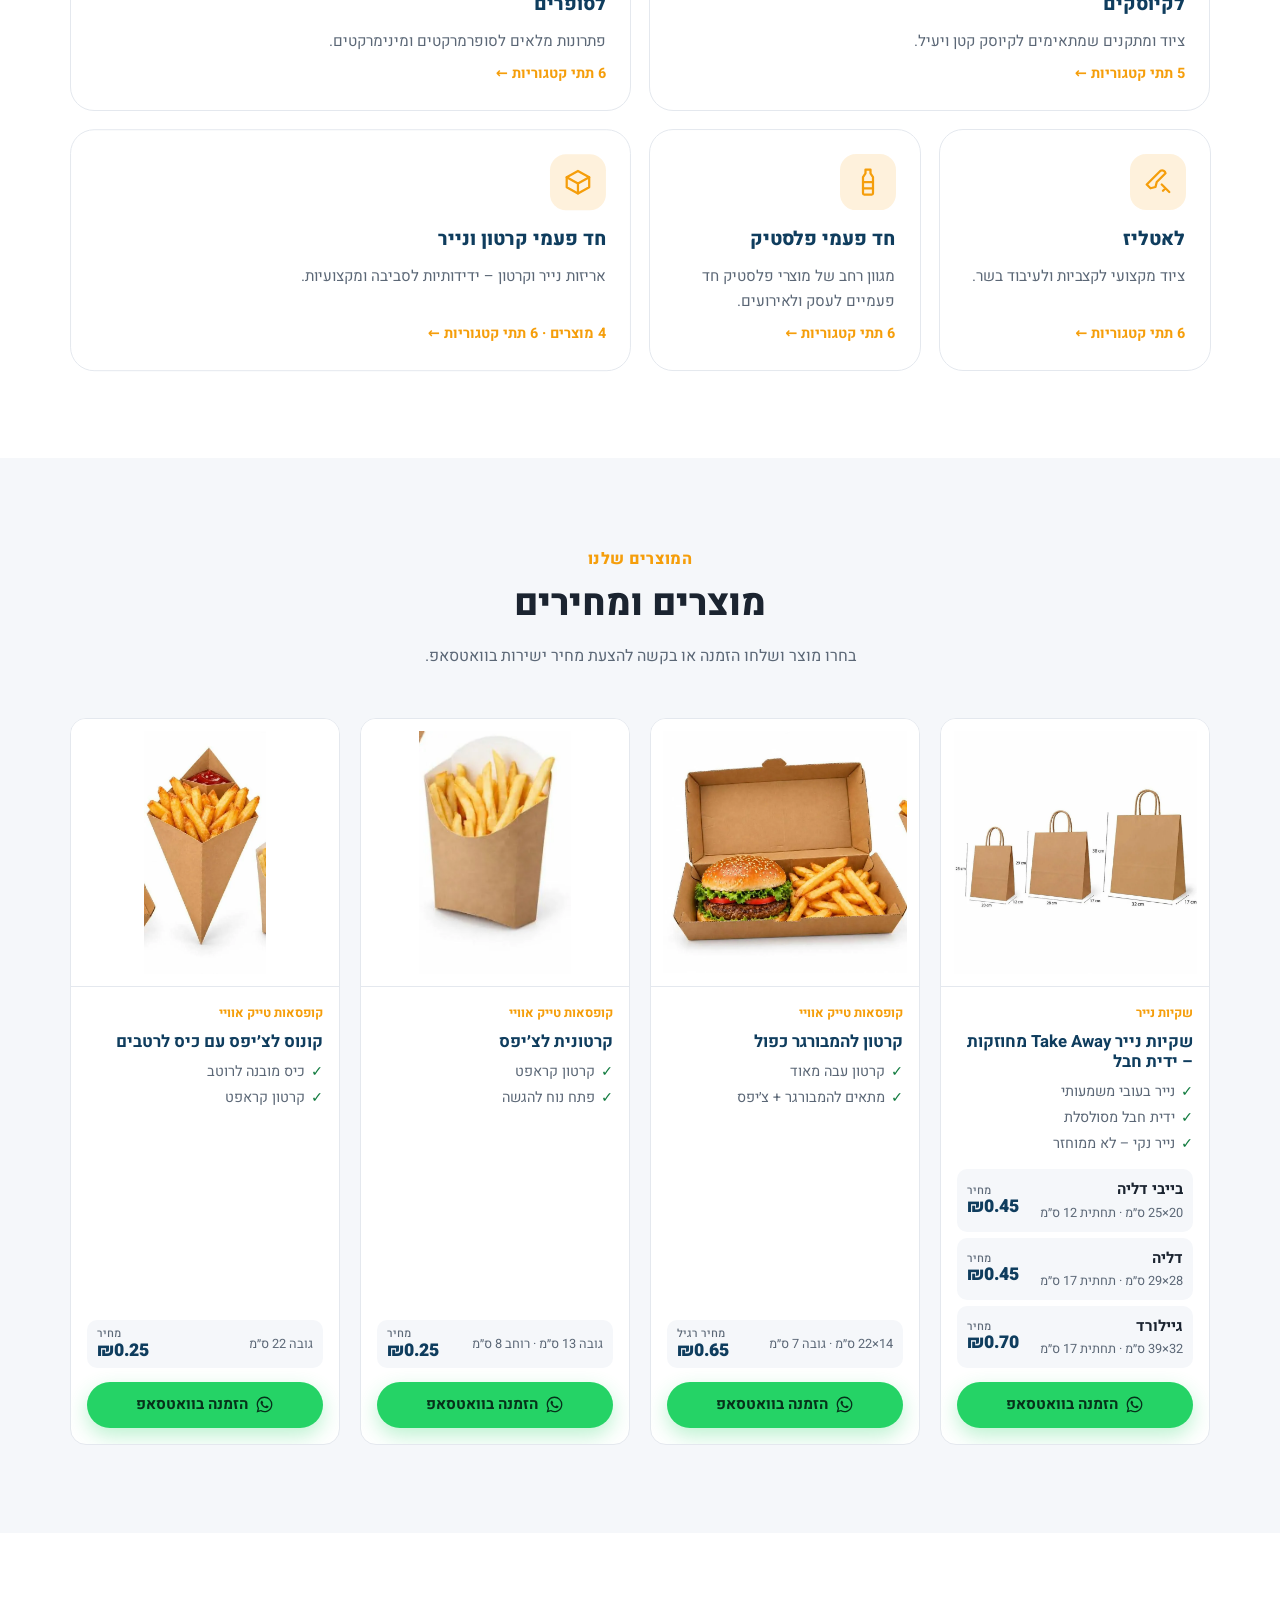
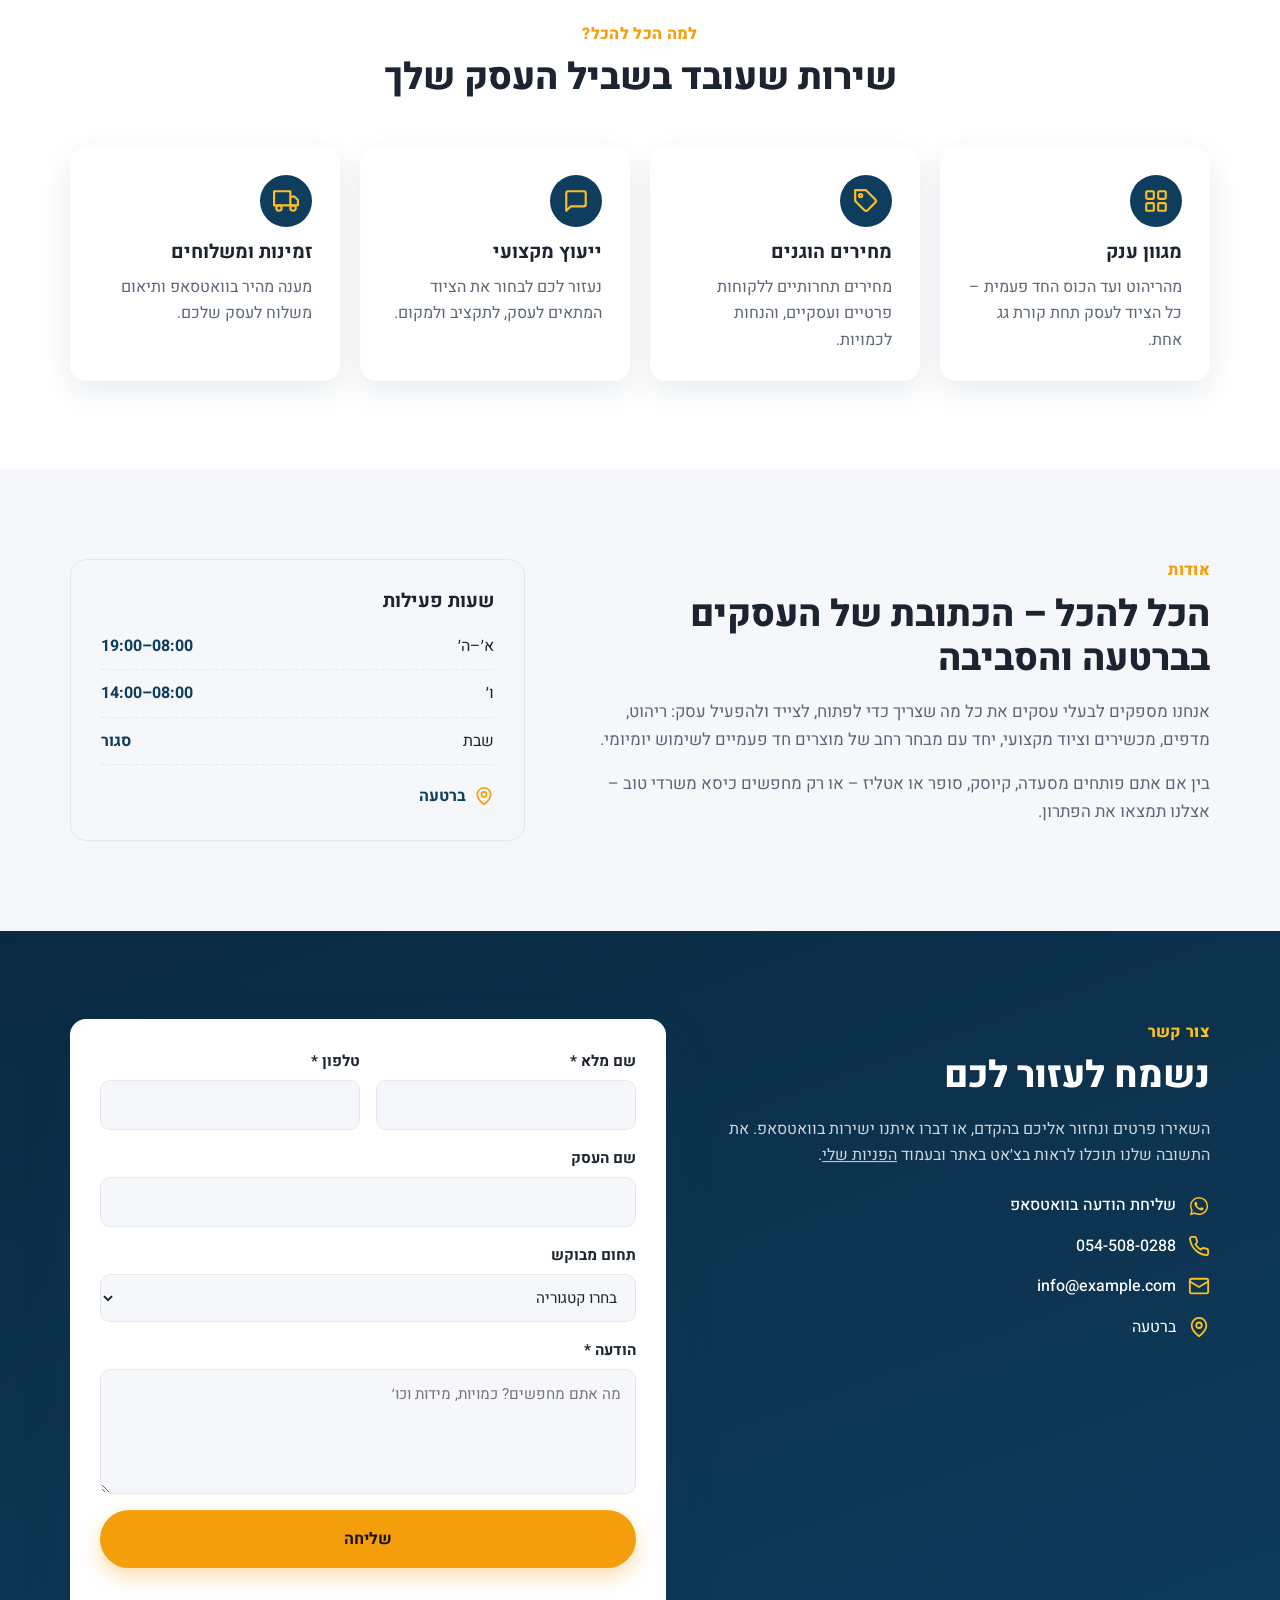
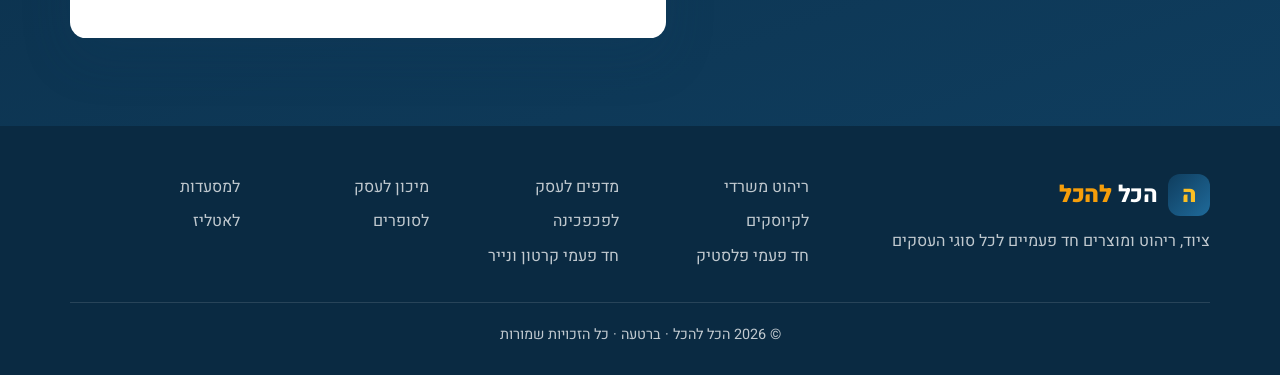
==== commit e5a36977: "Fix admin dashboard and chat on InfinityFree: rename js/chat.js to js/hl-core.js InfinityFree's secu" ====
--- a/index.html
+++ b/index.html
@@ -9,7 +9,7 @@
   <link rel="preconnect" href="https://fonts.googleapis.com">
   <link rel="preconnect" href="https://fonts.gstatic.com" crossorigin>
   <link href="https://fonts.googleapis.com/css2?family=Heebo:wght@400;500;700;800;900&display=swap" rel="stylesheet">
-  <link rel="stylesheet" href="css/style.css?v=9">
+  <link rel="stylesheet" href="css/style.css?v=10">
 </head>
 <body>
 
@@ -275,12 +275,12 @@
     </defs>
   </svg>
 
-  <script src="js/config.js?v=9"></script>
-  <script src="js/demo.js?v=9"></script>
-  <script src="js/chat.js?v=9"></script>
-  <script src="js/products.js?v=9"></script>
-  <script src="js/main.js?v=9"></script>
+  <script src="js/config.js?v=10"></script>
+  <script src="js/demo.js?v=10"></script>
+  <script src="js/hl-core.js?v=10"></script>
+  <script src="js/products.js?v=10"></script>
+  <script src="js/main.js?v=10"></script>
   <script src="js/vendor/motion-11.18.2.min.js"></script>
-  <script src="js/anim.js?v=9"></script>
+  <script src="js/anim.js?v=10"></script>
 </body>
 </html>
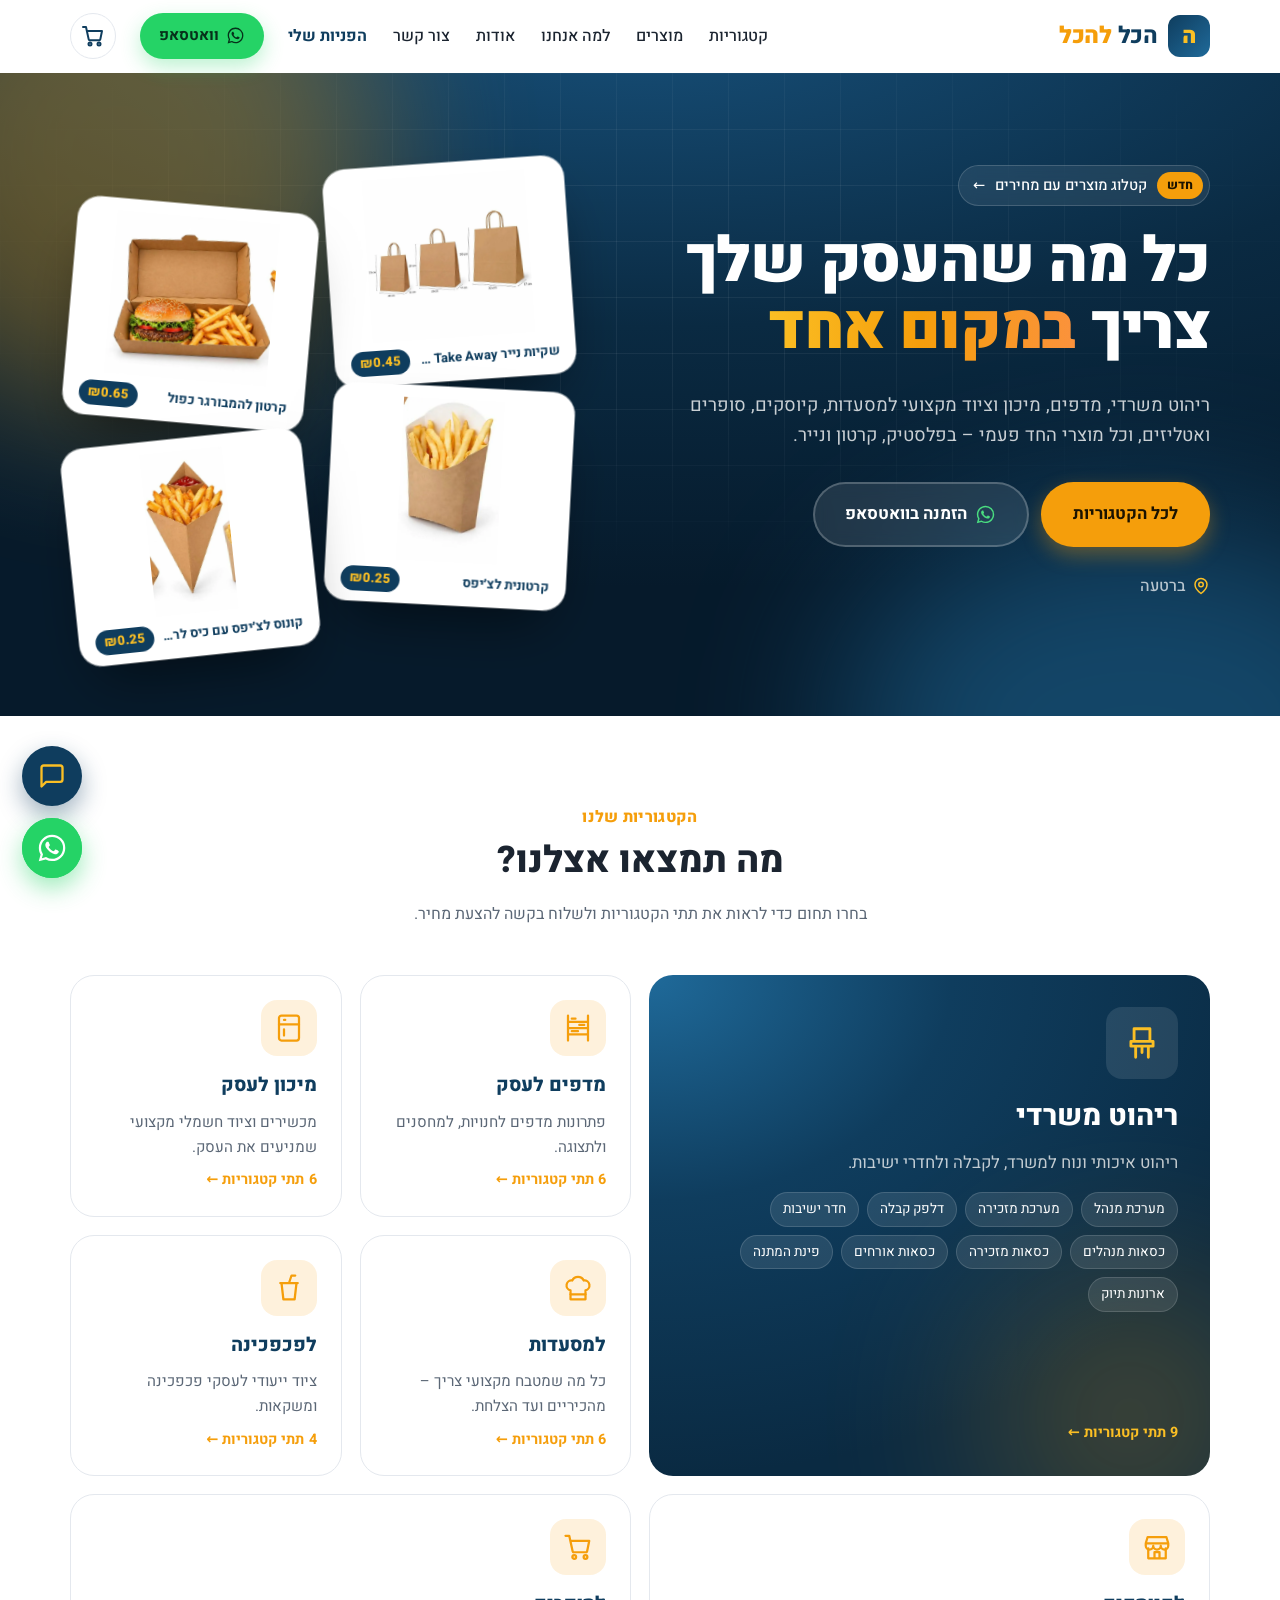
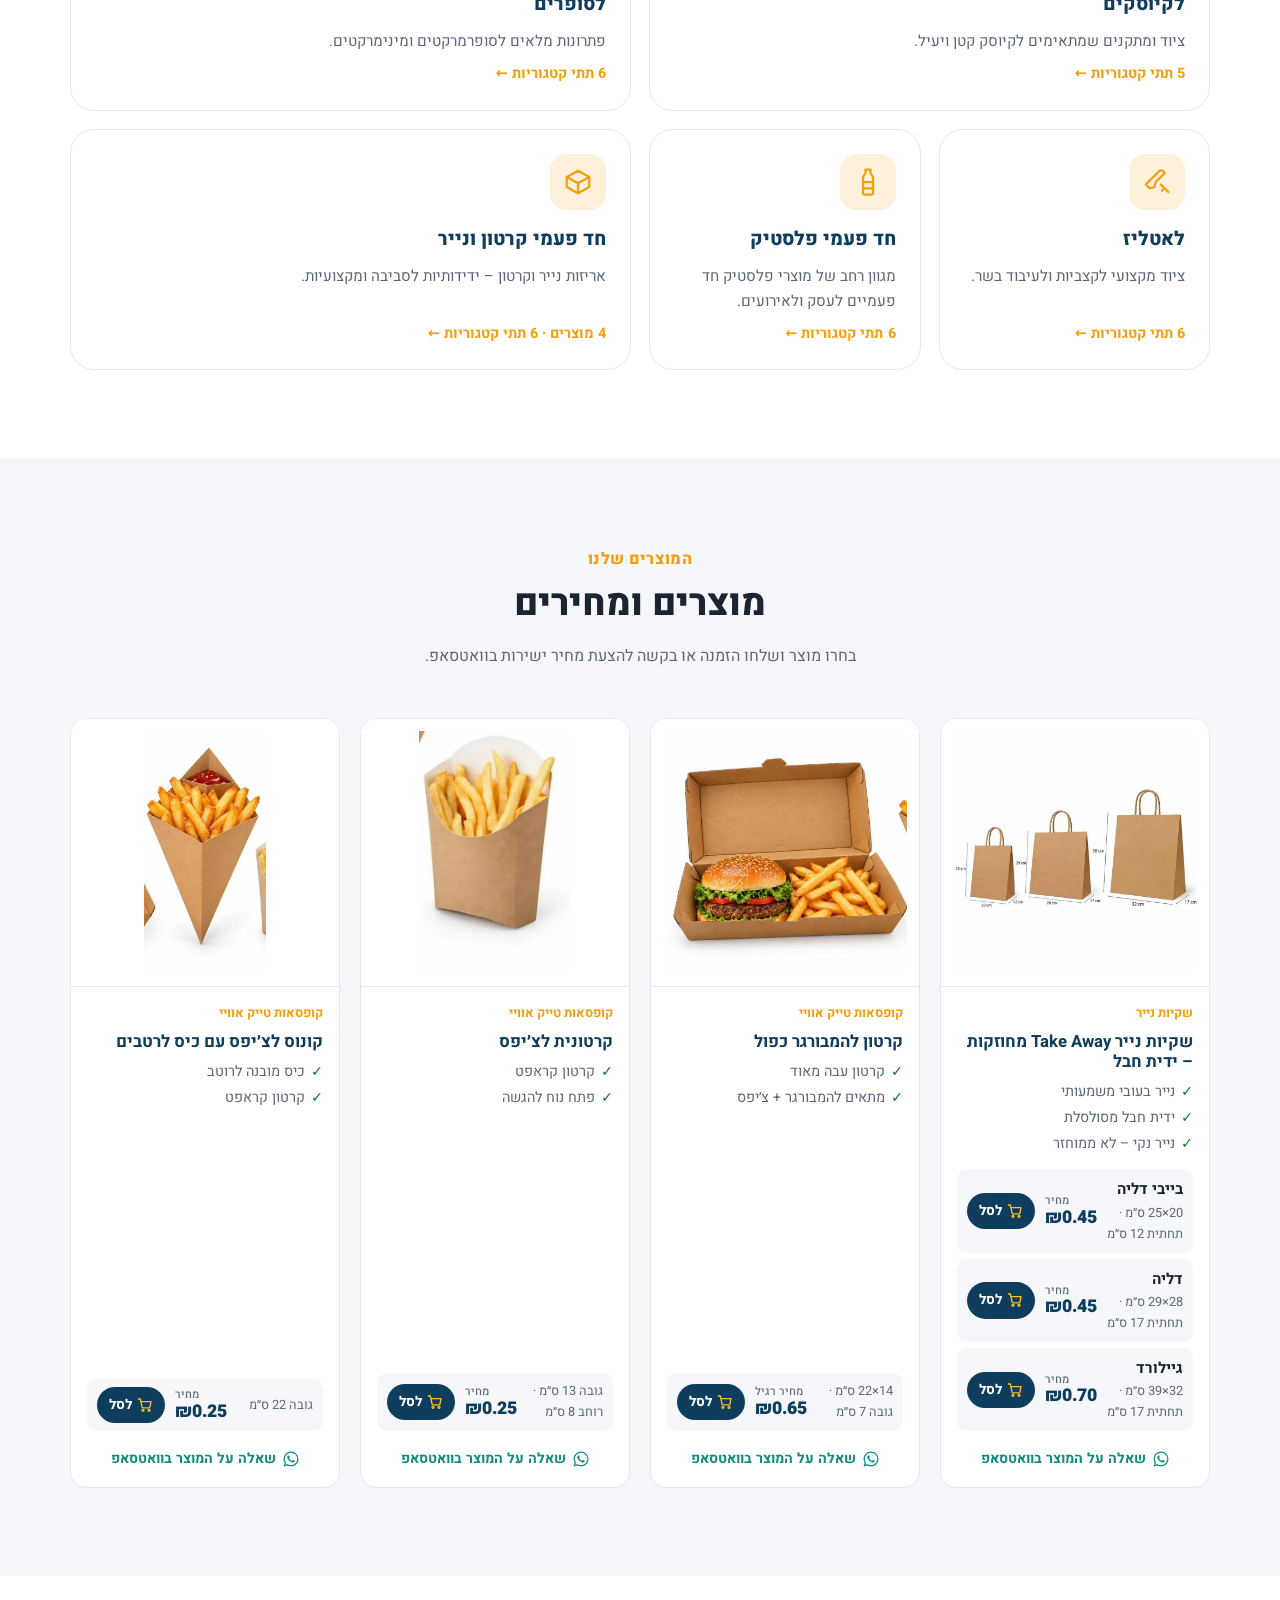
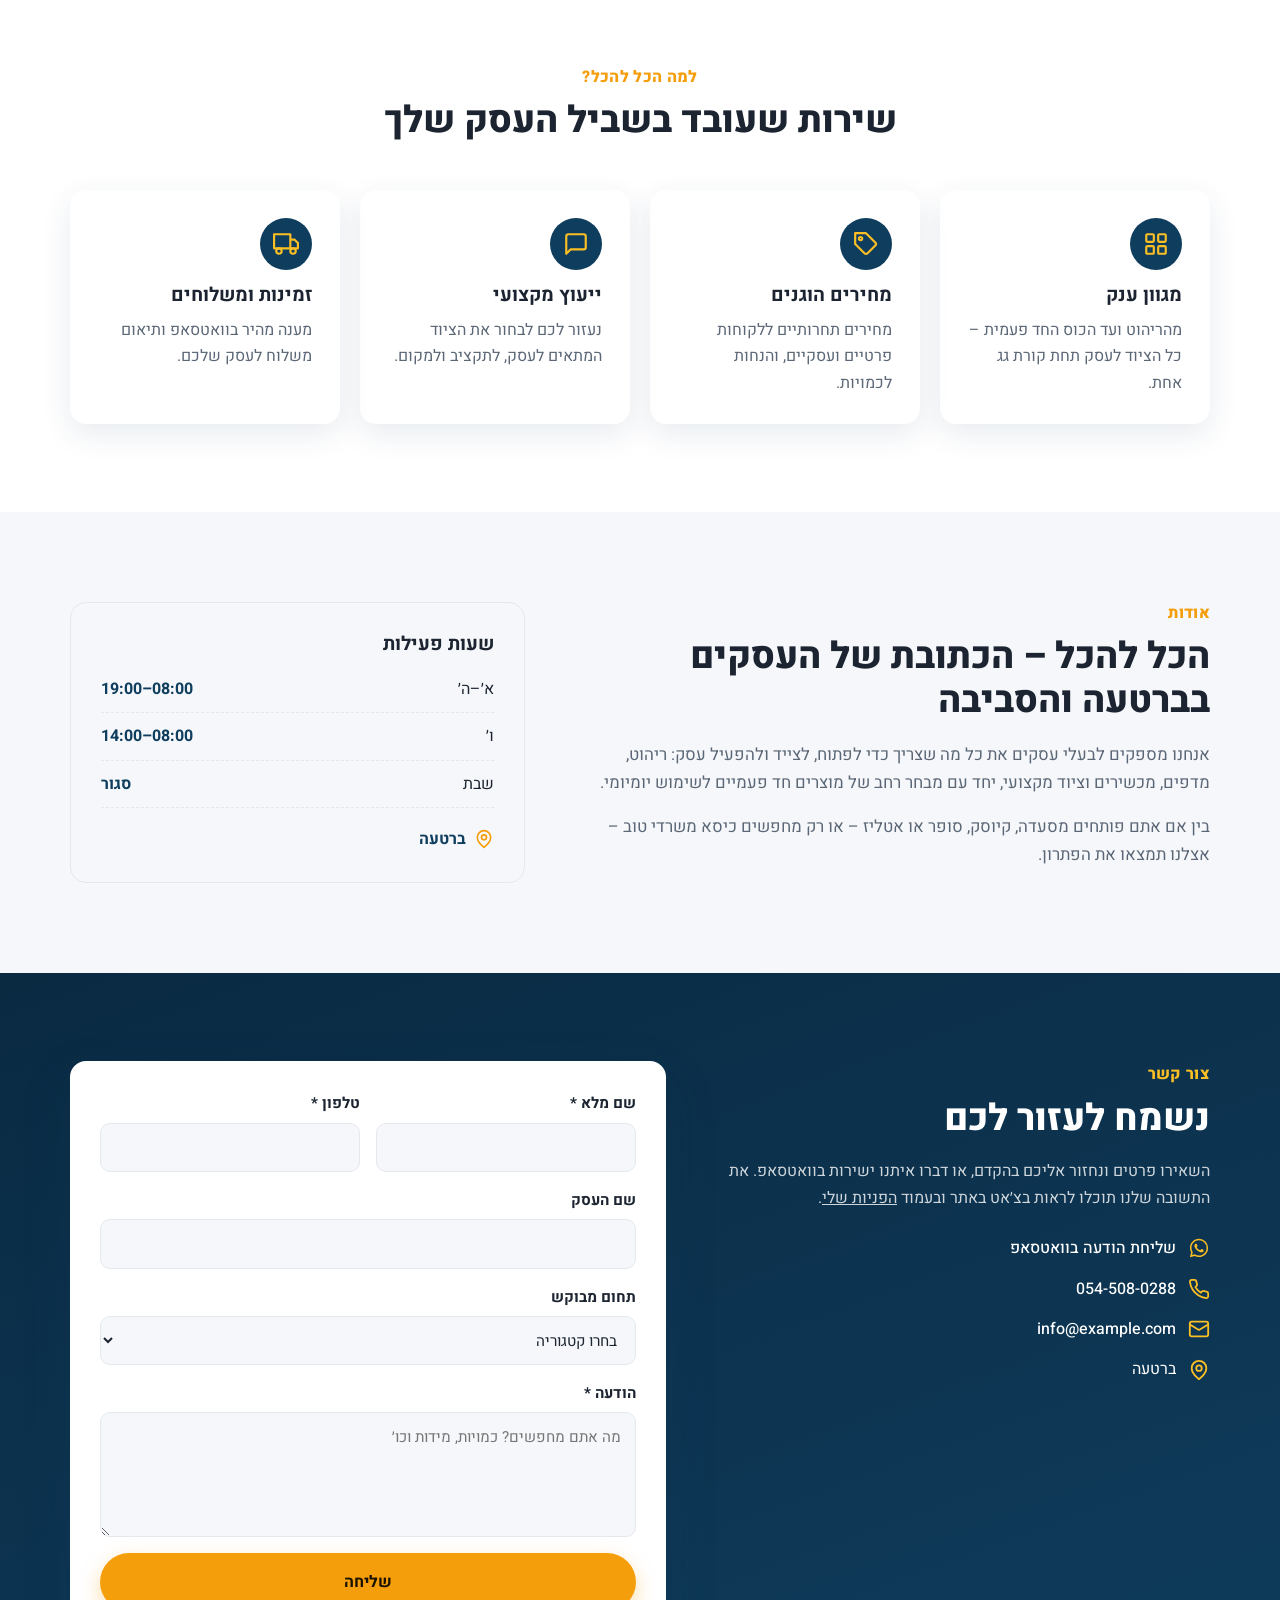
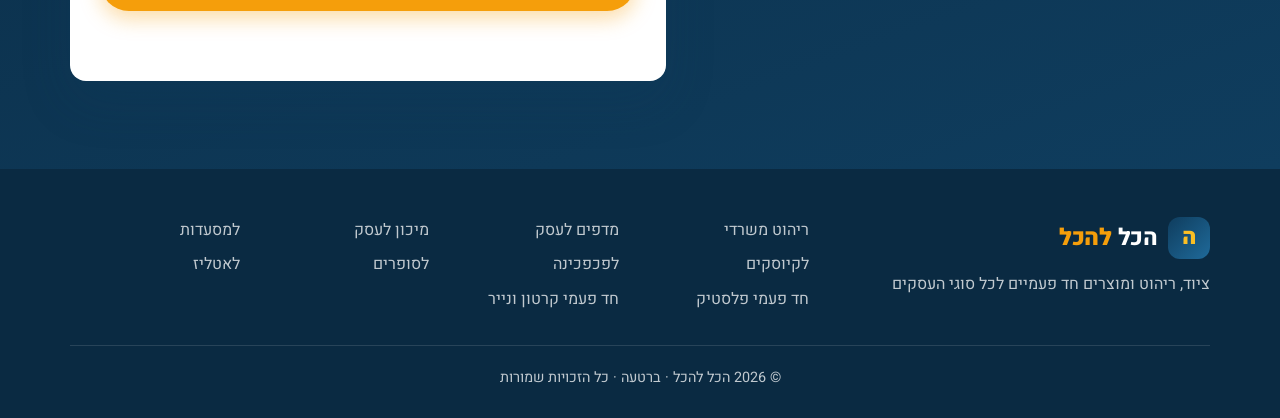
==== commit 244de8de: "Add shopping cart with full order receipt sent via WhatsApp - 'לסל' button on every product size; ca" ====
--- a/index.html
+++ b/index.html
@@ -9,7 +9,7 @@
   <link rel="preconnect" href="https://fonts.googleapis.com">
   <link rel="preconnect" href="https://fonts.gstatic.com" crossorigin>
   <link href="https://fonts.googleapis.com/css2?family=Heebo:wght@400;500;700;800;900&display=swap" rel="stylesheet">
-  <link rel="stylesheet" href="css/style.css?v=10">
+  <link rel="stylesheet" href="css/style.css?v=12">
 </head>
 <body>
 
@@ -32,6 +32,10 @@
         <svg viewBox="0 0 24 24" aria-hidden="true"><use href="#i-wa"/></svg>
         וואטסאפ
       </a>
+      <button class="cart-btn" id="cartBtn" type="button" aria-label="סל הקניות" aria-expanded="false" aria-controls="cart">
+        <svg viewBox="0 0 24 24" aria-hidden="true"><use href="#i-cart"/></svg>
+        <span class="cart-btn__badge" id="cartBadge" hidden>0</span>
+      </button>
       <button class="burger" id="burger" aria-label="פתיחת תפריט" aria-expanded="false" aria-controls="nav">
         <span></span><span></span><span></span>
       </button>
@@ -217,6 +221,69 @@
       </div>
     </div>
   </div>
+
+  <!-- ===== Cart drawer ===== -->
+  <div class="cart" id="cart" hidden>
+    <div class="cart__backdrop" data-cart-close></div>
+    <aside class="cart__panel" role="dialog" aria-modal="true" aria-labelledby="cartTitle">
+      <header class="cart__head">
+        <button type="button" class="cart__back" id="cartBack" aria-label="חזרה לסל" hidden>→</button>
+        <h2 id="cartTitle">הסל שלי</h2>
+        <button type="button" class="cart__x" data-cart-close aria-label="סגירה">×</button>
+      </header>
+
+      <div class="cart__view" id="cartView">
+        <div class="cart__list" id="cartList"></div>
+        <footer class="cart__foot" id="cartFoot" hidden>
+          <div class="cart__sum"><span>סה״כ משוער <small id="cartItems"></small></span><b id="cartSum">₪0.00</b></div>
+          <p class="cart__fine">המחיר הסופי ומועד האספקה יאושרו בוואטסאפ.</p>
+          <button type="button" class="btn btn--primary btn--block" id="cartNext">המשך להזמנה ←</button>
+          <button type="button" class="cart__clear" id="cartClear">ריקון הסל</button>
+        </footer>
+      </div>
+
+      <form class="cart__form" id="cartForm" novalidate hidden>
+        <div class="form__row">
+          <label>שם מלא *<input name="name" required autocomplete="name"></label>
+          <label>טלפון *<input name="phone" type="tel" required inputmode="tel" pattern="[0-9+\-\s]{9,20}" autocomplete="tel"></label>
+        </div>
+        <label>שם העסק<input name="business" autocomplete="organization"></label>
+        <fieldset class="seg">
+          <legend>קבלת ההזמנה</legend>
+          <label><input type="radio" name="delivery" value="pickup" checked> איסוף עצמי מהחנות</label>
+          <label><input type="radio" name="delivery" value="delivery"> משלוח</label>
+        </fieldset>
+        <div class="form__row">
+          <label>יישוב *<input name="city" required autocomplete="address-level2"></label>
+          <label><span>כתובת <span id="addrReq" hidden>*</span></span><input name="address" autocomplete="street-address" placeholder="רחוב ומספר"></label>
+        </div>
+        <input type="hidden" name="location">
+        <button type="button" class="cart__geo" id="cartGeo">📍 שיתוף המיקום שלי</button>
+        <small class="cart__geotxt" id="cartGeoTxt" aria-live="polite"></small>
+        <label>הערות<textarea name="notes" rows="3" placeholder="שעות נוחות, הנחיות למשלוח, שאלות…"></textarea></label>
+        <p class="chat__err" id="cartErr" role="alert"></p>
+        <button type="submit" class="btn btn--wa btn--block">
+          <svg viewBox="0 0 24 24" aria-hidden="true"><use href="#i-wa"/></svg> שליחת ההזמנה בוואטסאפ
+        </button>
+        <p class="cart__fine">ההזמנה תישלח כהודעת וואטסאפ עם קבלה מלאה, ונחזור אליכם לאישור.</p>
+      </form>
+
+      <div class="cart__done" id="cartDone" hidden>
+        <div class="cart__ok">✓</div>
+        <p id="cartDoneMsg"></p>
+        <div class="receipt" id="receipt"></div>
+        <a class="btn btn--wa btn--block" id="cartWa" href="#" target="_blank" rel="noopener">
+          <svg viewBox="0 0 24 24" aria-hidden="true"><use href="#i-wa"/></svg> שליחה שוב בוואטסאפ
+        </a>
+        <div class="cart__actions">
+          <button type="button" class="btn btn--ghost btn--sm" id="cartPrint">הדפסה / שמירה כ-PDF</button>
+          <button type="button" class="btn btn--ghost btn--sm" id="cartCopy">העתקת ההזמנה</button>
+        </div>
+        <button type="button" class="cart__clear" id="cartNew">חזרה לאתר</button>
+      </div>
+    </aside>
+  </div>
+  <div class="cart-toast" id="cartToast" role="status" hidden></div>
 
   <!-- ===== Chat widget ===== -->
   <button class="chat-fab" id="chatFab" aria-label="צ׳אט עם הכל להכל" aria-expanded="false" aria-controls="chat">
@@ -265,6 +332,7 @@
   <svg width="0" height="0" style="position:absolute" aria-hidden="true">
     <defs>
       <symbol id="i-wa" viewBox="0 0 24 24"><path fill="currentColor" d="M12.04 2C6.58 2 2.13 6.45 2.13 11.91c0 1.75.46 3.45 1.32 4.95L2.05 22l5.25-1.38a9.9 9.9 0 0 0 4.74 1.2h.01c5.46 0 9.91-4.45 9.91-9.91A9.9 9.9 0 0 0 12.04 2Zm0 18.15h-.01a8.2 8.2 0 0 1-4.19-1.15l-.3-.18-3.12.82.83-3.04-.2-.31a8.23 8.23 0 0 1-1.26-4.38c0-4.54 3.7-8.24 8.25-8.24a8.24 8.24 0 0 1 8.24 8.25c0 4.54-3.7 8.23-8.24 8.23Zm4.52-6.16c-.25-.12-1.47-.72-1.69-.81-.23-.08-.39-.12-.56.13-.16.25-.64.81-.79.97-.14.17-.29.19-.54.06-.25-.12-1.05-.39-1.99-1.23-.74-.66-1.23-1.47-1.38-1.72-.14-.25-.01-.38.11-.5.11-.11.25-.29.37-.43.13-.15.17-.25.25-.42.08-.16.04-.31-.02-.43-.06-.12-.56-1.34-.76-1.84-.2-.48-.41-.42-.56-.43h-.48c-.17 0-.43.06-.66.31-.22.25-.86.85-.86 2.07 0 1.22.89 2.4 1.01 2.56.12.17 1.75 2.67 4.23 3.74.59.26 1.05.41 1.41.52.59.19 1.13.16 1.56.1.48-.07 1.47-.6 1.67-1.18.21-.58.21-1.07.14-1.18-.06-.1-.22-.16-.47-.28Z"/></symbol>
+      <symbol id="i-cart" viewBox="0 0 24 24"><g fill="none" stroke="currentColor" stroke-width="2" stroke-linecap="round" stroke-linejoin="round"><circle cx="9" cy="20" r="1.5"/><circle cx="18" cy="20" r="1.5"/><path d="M2 3h3l2.7 12.4a1 1 0 0 0 1 .8h9.6a1 1 0 0 0 1-.8L21 7H6"/></g></symbol>
       <symbol id="i-pin" viewBox="0 0 24 24"><g fill="none" stroke="currentColor" stroke-width="2" stroke-linecap="round" stroke-linejoin="round"><path d="M20 10c0 6-8 12-8 12s-8-6-8-12a8 8 0 0 1 16 0Z"/><circle cx="12" cy="10" r="3"/></g></symbol>
       <symbol id="i-phone" viewBox="0 0 24 24"><path fill="none" stroke="currentColor" stroke-width="2" stroke-linecap="round" stroke-linejoin="round" d="M22 16.92v3a2 2 0 0 1-2.18 2 19.8 19.8 0 0 1-8.63-3.07 19.5 19.5 0 0 1-6-6A19.8 19.8 0 0 1 2.12 4.18 2 2 0 0 1 4.11 2h3a2 2 0 0 1 2 1.72c.13.96.36 1.9.7 2.81a2 2 0 0 1-.45 2.11L8.09 9.91a16 16 0 0 0 6 6l1.27-1.27a2 2 0 0 1 2.11-.45c.91.34 1.85.57 2.81.7A2 2 0 0 1 22 16.92Z"/></symbol>
       <symbol id="i-mail" viewBox="0 0 24 24"><g fill="none" stroke="currentColor" stroke-width="2" stroke-linecap="round" stroke-linejoin="round"><rect x="2" y="4" width="20" height="16" rx="2"/><path d="m22 7-10 6L2 7"/></g></symbol>
@@ -275,12 +343,13 @@
     </defs>
   </svg>
 
-  <script src="js/config.js?v=10"></script>
-  <script src="js/demo.js?v=10"></script>
-  <script src="js/hl-core.js?v=10"></script>
-  <script src="js/products.js?v=10"></script>
-  <script src="js/main.js?v=10"></script>
+  <script src="js/config.js?v=12"></script>
+  <script src="js/demo.js?v=12"></script>
+  <script src="js/hl-core.js?v=12"></script>
+  <script src="js/products.js?v=12"></script>
+  <script src="js/main.js?v=12"></script>
   <script src="js/vendor/motion-11.18.2.min.js"></script>
-  <script src="js/anim.js?v=10"></script>
+  <script src="js/cart.js?v=12"></script>
+  <script src="js/anim.js?v=12"></script>
 </body>
 </html>
--- a/css/style.css
+++ b/css/style.css
@@ -354,6 +354,116 @@
 .chips button.is-active { background: var(--navy); color: #fff; border-color: var(--navy); }
 .chips button:focus-visible { outline: 3px solid var(--accent); }
 
+/* ---------- Cart ---------- */
+.cart-btn { position: relative; flex: none; width: 46px; height: 46px; border-radius: 50%; border: 1px solid var(--line); background: #fff; color: var(--navy); display: grid; place-items: center; cursor: pointer; transition: transform .2s, box-shadow .2s; }
+.cart-btn:hover { box-shadow: var(--shadow); }
+.cart-btn svg { width: 24px; height: 24px; }
+.cart-btn__badge { position: absolute; top: -4px; inset-inline-end: -4px; min-width: 22px; height: 22px; padding: 0 6px; border-radius: 11px; background: var(--accent); color: #1b1300; font-size: .75rem; font-weight: 900; display: grid; place-items: center; border: 2px solid #fff; }
+.cart-btn__badge[hidden] { display: none; }
+.cart-btn.is-bump { animation: bump .45s cubic-bezier(.22, 1, .36, 1); }
+@keyframes bump { 30% { transform: scale(1.18); } 60% { transform: scale(.94); } }
+.var__add { flex: none; display: inline-flex; align-items: center; gap: 5px; border: 0; cursor: pointer; background: var(--navy); color: #fff; font: inherit; font-weight: 700; font-size: .85rem; padding: 7px 12px; border-radius: 999px; transition: background .15s, transform .1s; }
+.var__add svg { width: 16px; height: 16px; color: var(--accent-2); }
+.var__add:hover { background: #17507a; }
+.var__add:active { transform: scale(.95); }
+.var__add:focus-visible { outline: 3px solid var(--accent); outline-offset: 2px; }
+.var { flex-wrap: nowrap; }
+.var__txt { flex: 1; }
+.prod__ask { display: inline-flex; align-items: center; justify-content: center; gap: 6px; margin-top: 8px; color: var(--wa-d); font-weight: 700; font-size: .88rem; text-decoration: none; }
+.prod__ask svg { width: 18px; height: 18px; }
+.prod__ask:hover { text-decoration: underline; }
+
+.cart { position: fixed; inset: 0; z-index: 120; }
+.cart[hidden] { display: none; }
+.cart__backdrop { position: absolute; inset: 0; background: rgba(10, 42, 66, .5); backdrop-filter: blur(3px); }
+.cart__panel { position: absolute; top: 0; bottom: 0; inset-inline-end: 0; width: min(460px, 100%); background: #fff; display: flex; flex-direction: column; box-shadow: var(--shadow-lg); animation: slideIn .3s cubic-bezier(.22, 1, .36, 1); }
+@keyframes slideIn { from { transform: translateX(-30px); opacity: 0; } }
+.cart__head { display: flex; align-items: center; gap: 10px; padding: 16px 18px; border-bottom: 1px solid var(--line); }
+.cart__head h2 { margin: 0; font-size: 1.3rem; color: var(--navy); flex: 1; }
+.cart__x, .cart__back { border: 0; background: var(--bg-alt); width: 38px; height: 38px; border-radius: 50%; font-size: 1.4rem; line-height: 1; cursor: pointer; color: var(--ink); }
+.cart__back { font-size: 1.1rem; }
+.cart__back[hidden] { display: none; }
+.cart__view, .cart__form, .cart__done { flex: 1; min-height: 0; display: flex; flex-direction: column; }
+.cart__view[hidden], .cart__form[hidden], .cart__done[hidden] { display: none; }
+.cart__list { flex: 1; overflow: auto; padding: 10px 14px; }
+.cart__empty { text-align: center; padding: 48px 16px; color: var(--muted); display: grid; justify-items: center; gap: 8px; }
+.cart__empty svg { width: 56px; height: 56px; color: var(--accent); opacity: .8; }
+.cart__empty b { color: var(--navy); font-size: 1.1rem; }
+.cart__empty p { margin: 0 0 8px; }
+.ci { display: grid; grid-template-columns: 56px 1fr auto; grid-template-areas: "img info rm" "img qty total"; gap: 6px 12px; align-items: center; padding: 12px 4px; border-bottom: 1px solid var(--line); }
+.ci__img { grid-area: img; width: 56px; height: 56px; border-radius: 12px; background: var(--bg-alt); overflow: hidden; display: grid; place-items: center; align-self: start; }
+.ci__img img { width: 100%; height: 100%; object-fit: contain; }
+.ci__ph svg { width: 28px; height: 28px; color: var(--accent); }
+.ci__info { grid-area: info; display: grid; gap: 1px; min-width: 0; }
+.ci__info b { color: var(--navy); font-size: .95rem; line-height: 1.3; }
+.ci__info small { color: var(--muted); font-size: .8rem; }
+.ci__unit { font-size: .8rem; color: var(--ink); font-weight: 500; }
+.ci__qty { grid-area: qty; display: inline-flex; align-items: center; border: 1px solid var(--line); border-radius: 999px; overflow: hidden; justify-self: start; }
+.ci__qty button { border: 0; background: var(--bg-alt); width: 34px; height: 34px; font-size: 1.1rem; cursor: pointer; color: var(--navy); font-weight: 700; }
+.ci__qty input { width: 64px; height: 34px; border: 0; text-align: center; font: inherit; font-weight: 700; -moz-appearance: textfield; }
+.ci__qty input::-webkit-inner-spin-button, .ci__qty input::-webkit-outer-spin-button { -webkit-appearance: none; margin: 0; }
+.ci__total { grid-area: total; font-weight: 900; color: var(--navy); direction: ltr; }
+.ci__rm { grid-area: rm; border: 0; background: none; color: var(--muted); font-size: 1.4rem; cursor: pointer; line-height: 1; padding: 4px; align-self: start; }
+.ci__rm:hover { color: #b42318; }
+.cart__foot { border-top: 1px solid var(--line); padding: 14px 18px 18px; display: grid; gap: 8px; background: #fff; }
+.cart__foot[hidden] { display: none; }
+.cart__sum { display: flex; justify-content: space-between; align-items: baseline; }
+.cart__sum span { color: var(--muted); font-weight: 700; }
+.cart__sum small { font-weight: 400; margin-inline-start: 6px; }
+.cart__sum b { font-size: 1.6rem; font-weight: 900; color: var(--navy); direction: ltr; }
+.cart__fine { margin: 0; font-size: .8rem; color: var(--muted); text-align: center; }
+.cart__clear { border: 0; background: none; color: var(--muted); font: inherit; font-size: .85rem; cursor: pointer; text-decoration: underline; justify-self: center; padding: 4px; }
+.cart__form { overflow: auto; padding: 16px 18px 22px; gap: 14px; }
+.cart__form label { display: grid; gap: 6px; font-weight: 700; font-size: .92rem; }
+.cart__form input:not([type=radio]), .cart__form textarea { font: inherit; font-weight: 400; padding: .7em .85em; border: 1px solid var(--line); border-radius: 10px; background: var(--bg-alt); width: 100%; }
+.cart__form input:focus, .cart__form textarea:focus { outline: none; border-color: var(--navy); background: #fff; box-shadow: 0 0 0 3px rgba(15, 61, 94, .12); }
+.cart__form textarea { resize: vertical; }
+.cart__form .form__row { display: grid; grid-template-columns: 1fr 1fr; gap: 12px; }
+.seg { border: 0; padding: 0; margin: 0; display: grid; grid-template-columns: 1fr 1fr; gap: 8px; }
+.seg legend { font-weight: 700; font-size: .92rem; margin-bottom: 6px; padding: 0; }
+.seg label { display: flex; align-items: center; gap: 8px; padding: 10px 12px; border: 1px solid var(--line); border-radius: 12px; cursor: pointer; font-weight: 500; }
+.seg label:has(input:checked) { border-color: var(--navy); background: #eef5fb; font-weight: 700; }
+.seg input { accent-color: var(--navy); }
+.cart__geo { justify-self: start; border: 1px dashed var(--navy); background: #fff; color: var(--navy); font: inherit; font-weight: 700; font-size: .88rem; padding: 8px 14px; border-radius: 999px; cursor: pointer; }
+.cart__geo[hidden] { display: none; }
+.cart__geotxt { color: #0f7a3d; font-weight: 700; margin-top: -8px; }
+.cart__geotxt:empty { display: none; }
+.cart__done { overflow: auto; padding: 18px; gap: 12px; }
+.cart__ok { width: 64px; height: 64px; border-radius: 50%; background: #e6f6ec; color: #0f7a3d; font-size: 2rem; font-weight: 900; display: grid; place-items: center; margin: 4px auto 0; }
+#cartDoneMsg { text-align: center; margin: 0; font-weight: 700; color: var(--navy); }
+.cart__actions { display: flex; gap: 8px; justify-content: center; flex-wrap: wrap; }
+.cart-toast { position: fixed; top: 84px; left: 50%; transform: translateX(-50%); z-index: 130; background: var(--navy-2); color: #fff; padding: 10px 18px; border-radius: 999px; font-weight: 700; font-size: .9rem; box-shadow: var(--shadow-lg); max-width: calc(100% - 32px); white-space: nowrap; overflow: hidden; text-overflow: ellipsis; animation: pop .25s both; }
+.cart-toast[hidden] { display: none; }
+
+/* receipt */
+.receipt { border: 1px solid var(--line); border-radius: 16px; padding: 16px; background: #fff; font-size: .9rem; }
+.rc__head { display: flex; justify-content: space-between; gap: 12px; padding-bottom: 12px; border-bottom: 2px dashed var(--line); }
+.rc__head > div { display: grid; }
+.rc__head b { color: var(--navy); font-size: 1.1rem; }
+.rc__head small { color: var(--muted); font-size: .78rem; }
+.rc__no { text-align: end; }
+.rc__cust { display: grid; grid-template-columns: 1fr 1fr; gap: 6px 14px; margin: 12px 0; }
+.rc__cust div { display: grid; }
+.rc__cust dt { color: var(--muted); font-size: .75rem; }
+.rc__cust dd { margin: 0; font-weight: 700; overflow-wrap: anywhere; }
+.rc__table { width: 100%; border-collapse: collapse; }
+.rc__table th { text-align: start; font-size: .75rem; color: var(--muted); font-weight: 700; padding: 6px 4px; border-bottom: 1px solid var(--line); }
+.rc__table td { padding: 8px 4px; border-bottom: 1px solid var(--line); vertical-align: top; }
+.rc__table td small { display: block; color: var(--muted); font-size: .75rem; }
+.rc__table td:not(:first-child), .rc__table th:not(:first-child) { text-align: end; white-space: nowrap; direction: ltr; }
+.rc__table tfoot td { font-weight: 900; color: var(--navy); font-size: 1rem; border-bottom: 0; padding-top: 10px; }
+.rc__table tfoot td:first-child { direction: rtl; text-align: start; }
+.rc__notes { margin: 10px 0 0; }
+.rc__fine { margin: 10px 0 0; color: var(--muted); font-size: .78rem; }
+
+@media print {
+  body > *:not(.cart) { display: none !important; }
+  .cart { position: static; }
+  .cart__backdrop, .cart__head, #cartDoneMsg, .cart__ok, #cartWa, .cart__actions, #cartNew { display: none !important; }
+  .cart__panel { position: static; width: auto; box-shadow: none; animation: none; }
+  .receipt { border: 0; padding: 0; font-size: 12pt; }
+}
+
 /* ---------- Demo ribbon (preview link only) ---------- */
 .demo-ribbon {
   position: fixed; top: 0; left: 50%; transform: translateX(-50%); z-index: 300;
@@ -374,7 +484,11 @@
   .footer__inner { grid-template-columns: 1fr; }
 }
 @media (max-width: 760px) {
-  .burger { display: block; margin-inline-start: auto; }
+  .burger { display: block; }
+  .cart-btn { margin-inline-start: auto; width: 42px; height: 42px; }
+  .cart__form .form__row, .seg { grid-template-columns: 1fr; }
+  .var__add span { display: none; }
+  .var__add { padding: 8px 10px; }
   .header__cta { display: none; }
   .nav {
     position: absolute; top: 72px; inset-inline: 0; flex-direction: column; gap: 0; background: #fff;
